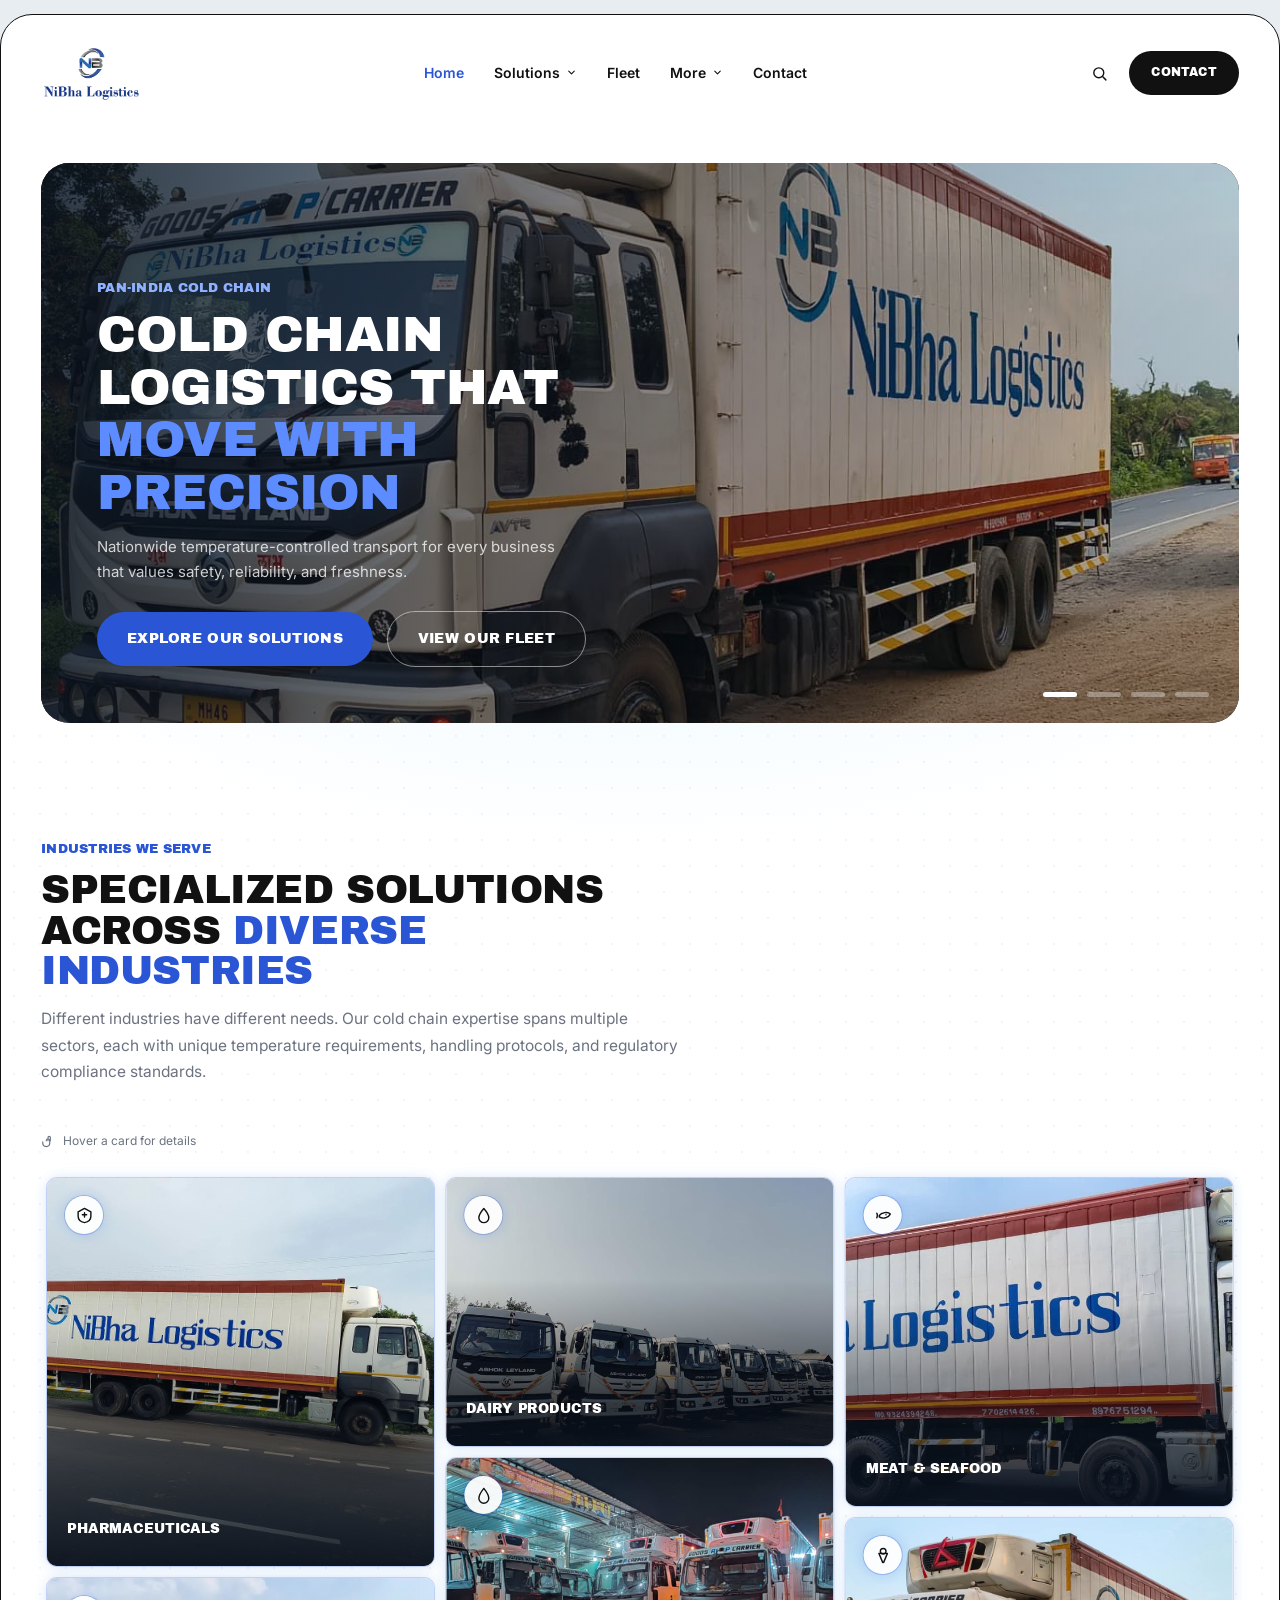
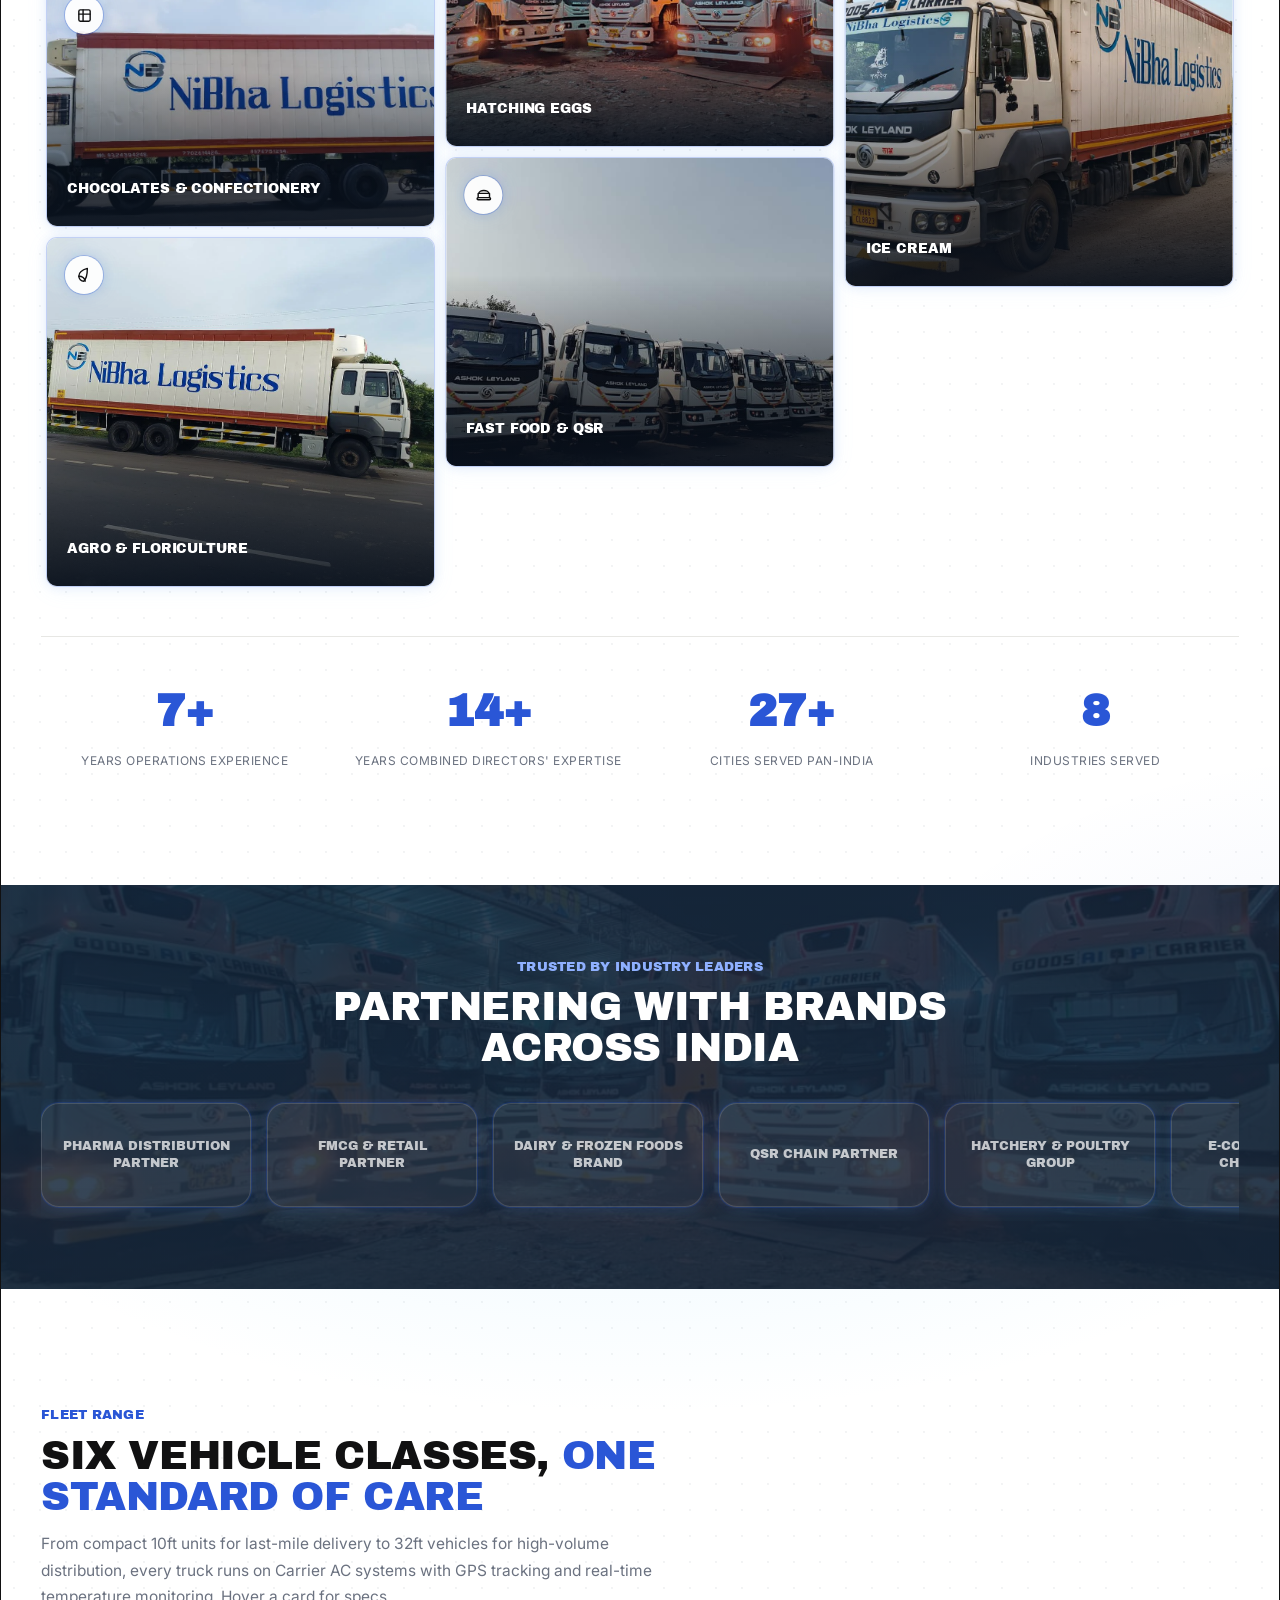
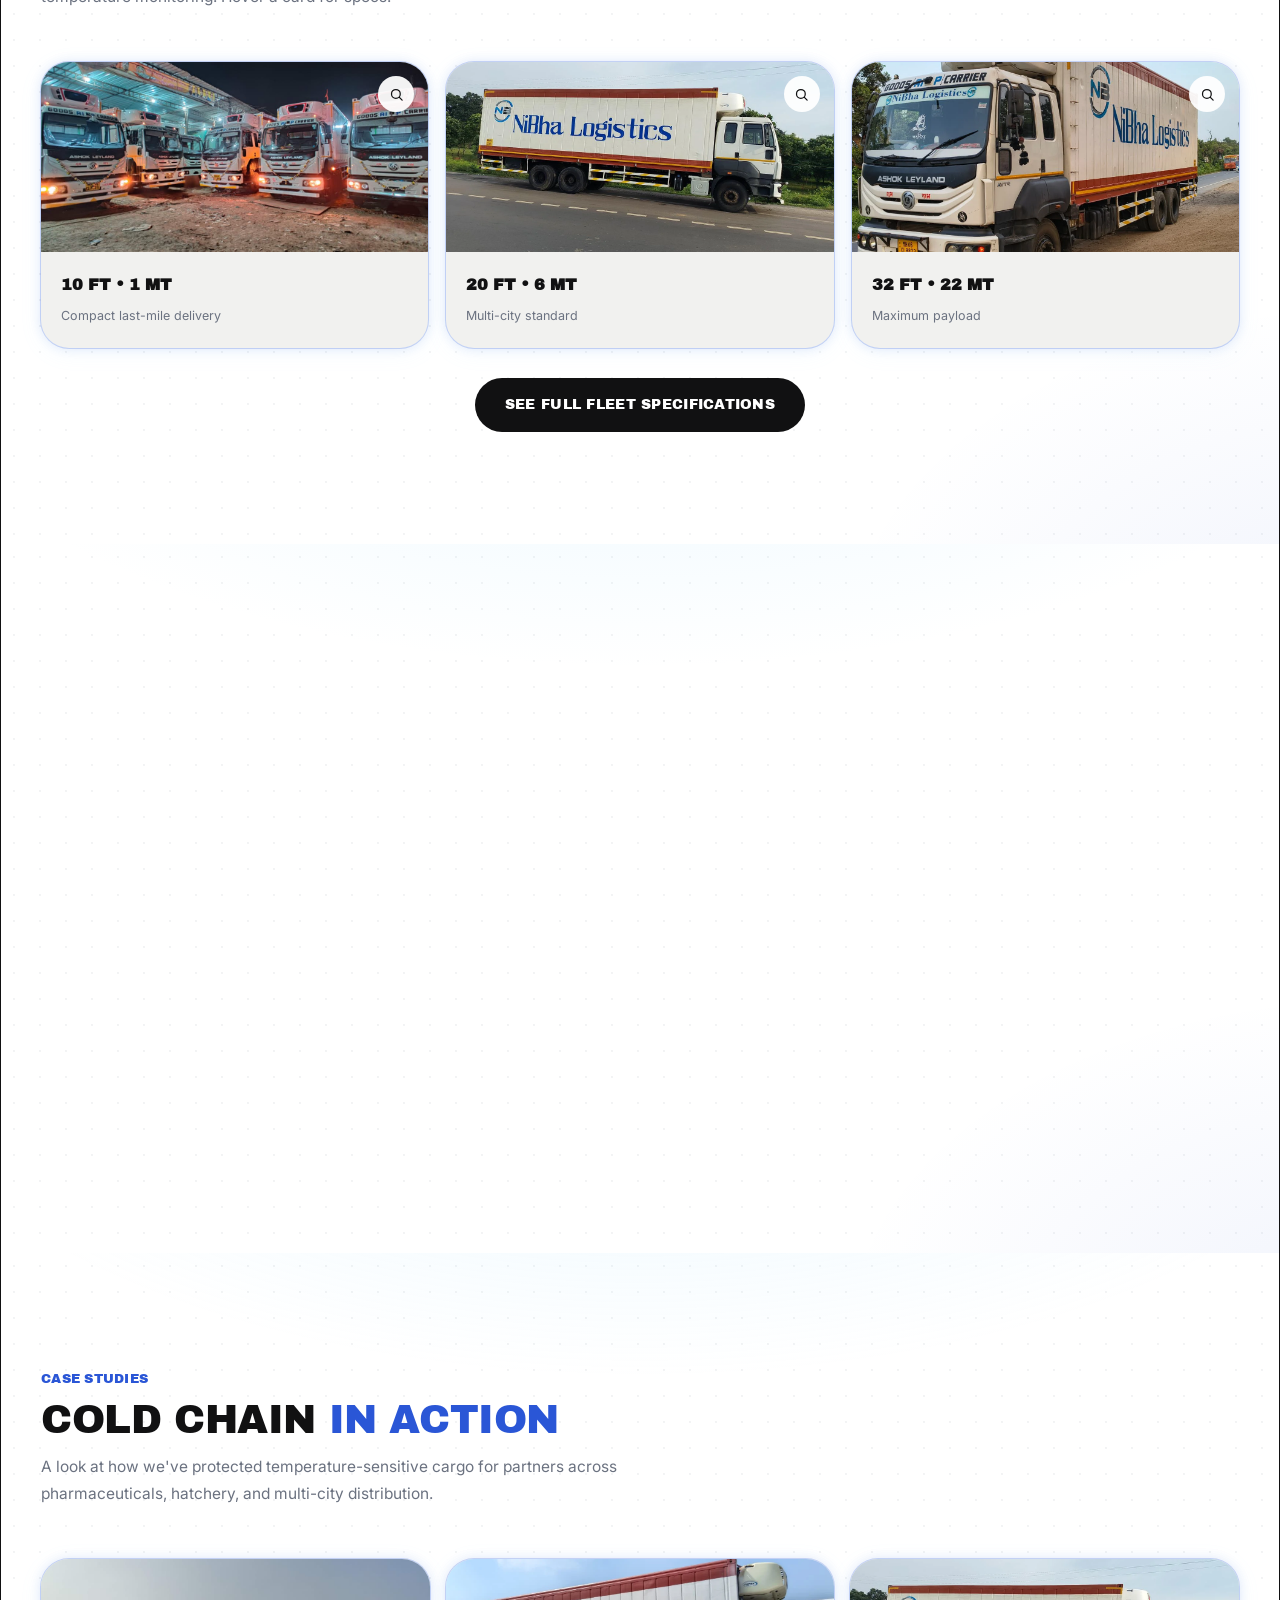
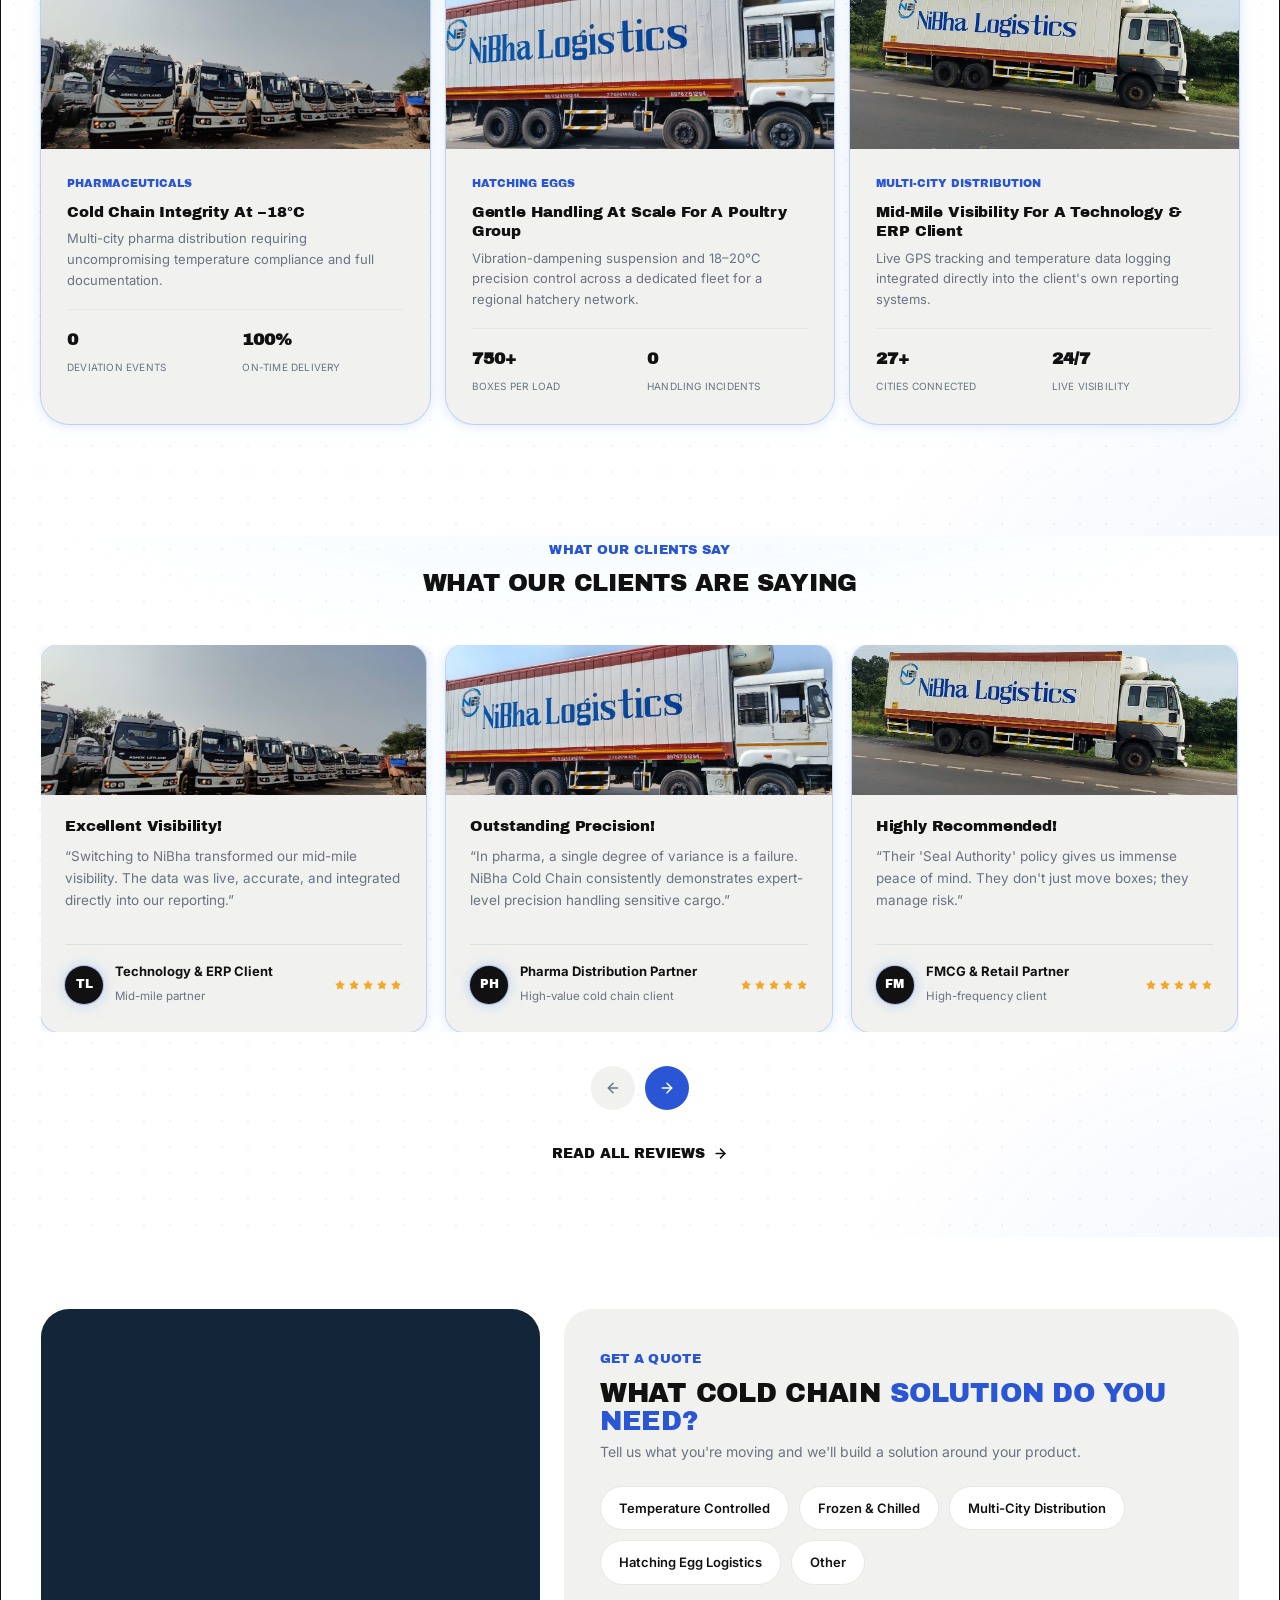
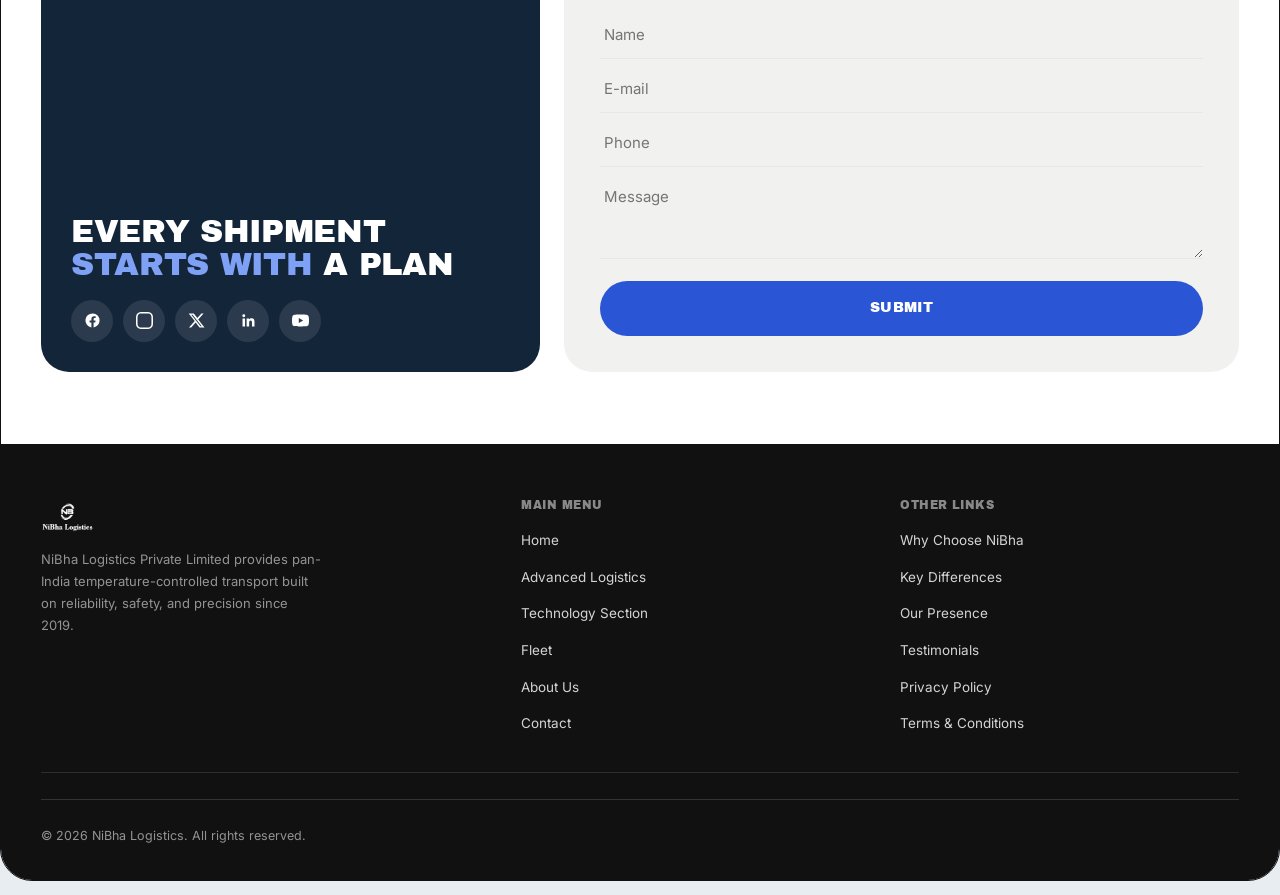
==== index.html @ c730e4f2 "Bigger nav logo, remove hero tag badge, show banner 2 uncropped Nav logo 42px -> 64px (48px mobile)." ====
<!doctype html>
<html lang="en-IN">
<head>
<meta charset="UTF-8">
<meta name="viewport" content="width=device-width, initial-scale=1">
<title>NiBha Logistics — Cold Chain Logistics That Move With Precision</title>
<meta name="description" content="Pan-India temperature-controlled transport for pharmaceuticals, dairy, meat &amp; seafood, hatching eggs, ice cream, confectionery, QSR and agro. 27+ cities, 14+ years combined expertise, real-time cold chain visibility.">
<link rel="icon" href="assets/img/logo.webp">
<link rel="preconnect" href="https://fonts.googleapis.com">
<link rel="preconnect" href="https://fonts.gstatic.com" crossorigin>
<link href="https://fonts.googleapis.com/css2?family=Archivo+Black&family=Inter:wght@400;500;600;700;800&display=swap" rel="stylesheet">
<link rel="stylesheet" href="assets/css/style.css">
</head>
<body>
<div class="page-frame">

<!-- ============================================================ NAV ============================================================ -->
<header class="site-nav">
  <div class="nav-inner">
    <a href="index.html" class="brand" aria-label="NiBha Logistics home">
      <img src="assets/img/logo.webp" alt="NiBha Logistics">
    </a>
    <nav class="primary" aria-label="Primary">
      <ul>
        <li><a href="index.html" class="nav-link active">Home</a></li>
        <li class="nav-dropdown">
          <button type="button" aria-haspopup="true" aria-expanded="false">Solutions<svg viewBox="0 0 24 24" fill="none" stroke="currentColor" stroke-width="2.4" stroke-linecap="round" stroke-linejoin="round"><polyline points="6 9 12 15 18 9"/></svg></button>
          <div class="nav-dropdown-panel">
            <a href="advanced-logistics.html">Advanced Logistics</a>
            <a href="technology-section.html">Technology Section</a>
          </div>
        </li>
        <li><a href="fleet.html" class="nav-link">Fleet</a></li>
        <li class="nav-dropdown">
          <button type="button" aria-haspopup="true" aria-expanded="false">More<svg viewBox="0 0 24 24" fill="none" stroke="currentColor" stroke-width="2.4" stroke-linecap="round" stroke-linejoin="round"><polyline points="6 9 12 15 18 9"/></svg></button>
          <div class="nav-dropdown-panel">
            <a href="about.html">About Us</a>
            <a href="why-choose-nibha.html">Why Choose NiBha?</a>
            <a href="key-differences.html">Key Differences</a>
            <a href="our-presence.html">Our Presence</a>
            <a href="testimonials.html">Client Testimonials</a>
          </div>
        </li>
        <li><a href="contact.html" class="nav-link">Contact</a></li>
      </ul>
    </nav>
    <div class="nav-right">
      <a href="contact.html" class="nav-icon-btn" aria-label="Track your shipment">
        <svg viewBox="0 0 24 24" fill="none" stroke="currentColor" stroke-width="2" stroke-linecap="round" stroke-linejoin="round"><circle cx="11" cy="11" r="7"/><line x1="21" y1="21" x2="16.65" y2="16.65"/></svg>
      </a>
      <a href="contact.html" class="btn btn-black">Contact</a>
      <button class="hamburger" id="hamburger" aria-label="Toggle menu" aria-expanded="false"><span></span></button>
    </div>
  </div>
  <div class="mobile-menu" id="mobileMenu">
    <ul>
      <li><a href="index.html">Home</a></li>
      <li><span class="more-label">Solutions</span></li>
      <li><a href="advanced-logistics.html">Advanced Logistics</a></li>
      <li><a href="technology-section.html">Technology Section</a></li>
      <li><a href="fleet.html">Fleet</a></li>
      <li><span class="more-label">More</span></li>
      <li><a href="about.html">About Us</a></li>
      <li><a href="why-choose-nibha.html">Why Choose NiBha?</a></li>
      <li><a href="key-differences.html">Key Differences</a></li>
      <li><a href="our-presence.html">Our Presence</a></li>
      <li><a href="testimonials.html">Client Testimonials</a></li>
      <li><a href="contact.html">Contact</a></li>
    </ul>
    <a href="contact.html" class="btn btn-black">Get In Touch</a>
  </div>
</header>

<!-- ============================================================ HERO SLIDER ============================================================ -->
<section class="hero">
  <div class="hero-slider" id="heroSlider">
    <!-- Slide 1: hero video -->
    <div class="hero-slide slide-video is-active">
      <video autoplay muted loop playsinline poster="assets/img/hero-4.webp">
        <source src="assets/video/hero-bridge-truck.mp4" type="video/mp4">
      </video>
      <div class="slide-scrim"></div>
      <div class="slide-content">
        <span class="eyebrow">Pan-India Cold Chain</span>
        <h2>Cold Chain Logistics That <span class="hl">Move With Precision</span></h2>
        <p>Nationwide temperature-controlled transport for every business that values safety, reliability, and freshness.</p>
        <div class="cta-pair">
          <a href="advanced-logistics.html" class="btn btn-accent">Explore Our Solutions</a>
          <a href="fleet.html" class="btn btn-ghost">View Our Fleet</a>
        </div>
      </div>
    </div>

    <!-- Slide 2: client banner artwork -->
    <div class="hero-slide slide-banner-full">
      <img class="slide-bg" src="assets/img/nibha-banner-1.png" alt="NiBha Logistics — Creating Sustainable Value Chains. End-to-end cold chain logistics solutions." loading="lazy">
    </div>

    <!-- Slide 3: client banner artwork (taller ratio — shown uncropped over a blurred fill) -->
    <div class="hero-slide slide-banner-full slide-contain">
      <img class="slide-bg-blur" src="assets/img/nibha-banner-2.png" alt="" aria-hidden="true" loading="lazy">
      <img class="slide-bg" src="assets/img/nibha-banner-2.png" alt="NiBha Logistics — Driven by Commitment, Defined by Reliability. Safe, reliable, sustainable, always." loading="lazy">
    </div>

    <!-- Slide 4: client banner artwork -->
    <div class="hero-slide slide-banner-full">
      <img class="slide-bg" src="assets/img/nibha-banner-3.png" alt="NiBha Logistics — Moving Today, Delivering Tomorrow. End-to-end cold chain logistics solutions." loading="lazy">
    </div>

    <div class="hero-slider-nav" role="tablist" aria-label="Hero slides">
      <button class="hero-dot is-active" aria-label="Slide 1"></button>
      <button class="hero-dot" aria-label="Slide 2"></button>
      <button class="hero-dot" aria-label="Slide 3"></button>
      <button class="hero-dot" aria-label="Slide 4"></button>
    </div>
  </div>
</section>

<!-- ============================================================ INDUSTRIES WE SERVE (masonry) ============================================================ -->
<section class="py section-glow" id="industries">
  <div class="section-head reveal">
    <span class="eyebrow">Industries We Serve</span>
    <h2>Specialized Solutions Across <span class="hl">Diverse Industries</span></h2>
    <p>Different industries have different needs. Our cold chain expertise spans multiple sectors, each with unique temperature requirements, handling protocols, and regulatory compliance standards.</p>
  </div>
  <div class="industries-scroll-hint reveal">
    <svg viewBox="0 0 24 24" fill="none" stroke="currentColor" stroke-width="2" stroke-linecap="round" stroke-linejoin="round"><path d="M9 11.5a3 3 0 1 1 6 0v4a6 6 0 1 1-12 0v-2"/><path d="M12 11.5V6a2 2 0 1 1 4 0v5.5"/></svg>
    Hover a card for details
  </div>
  <div class="industries-masonry" id="industriesMasonry">
    <div class="m-item" data-h="400">
      <div class="m-entrance">
        <div class="industry-tile">
          <img src="assets/img/hero-1.webp" alt="Pharmaceuticals cold chain transport" loading="lazy">
          <div class="tile-scrim"></div>
          <span class="tile-icon"><svg viewBox="0 0 24 24" fill="none" stroke="currentColor" stroke-width="2" stroke-linecap="round" stroke-linejoin="round"><path d="M12 2 3 7v6c0 5 4 8 9 9 5-1 9-4 9-9V7l-9-5Z"/><path d="M12 8v6M9 11h6"/></svg></span>
          <div class="tile-content">
            <h3>Pharmaceuticals</h3>
            <p>GDP-certified handling for medicines, vaccines, and healthcare products requiring strict temperature compliance.</p>
          </div>
        </div>
      </div>
    </div>
    <div class="m-item" data-h="280">
      <div class="m-entrance">
        <div class="industry-tile">
          <img src="assets/img/truck-2.jpeg" alt="Dairy products cold chain transport" loading="lazy">
          <div class="tile-scrim"></div>
          <span class="tile-icon"><svg viewBox="0 0 24 24" fill="none" stroke="currentColor" stroke-width="2" stroke-linecap="round" stroke-linejoin="round"><path d="M12 2s7 8 7 13a7 7 0 0 1-14 0c0-5 7-13 7-13Z"/></svg></span>
          <div class="tile-content">
            <h3>Dairy Products</h3>
            <p>Precise temperature maintenance for milk, cheese, yogurt, and butter that preserves freshness and shelf life.</p>
          </div>
        </div>
      </div>
    </div>
    <div class="m-item" data-h="340">
      <div class="m-entrance">
        <div class="industry-tile">
          <img src="assets/img/hero-3.webp" alt="Meat and seafood cold chain transport" loading="lazy">
          <div class="tile-scrim"></div>
          <span class="tile-icon"><svg viewBox="0 0 24 24" fill="none" stroke="currentColor" stroke-width="2" stroke-linecap="round" stroke-linejoin="round"><path d="M6.5 12c3-4 12-6 15.5-2-2 4-9 8-15.5 4Z"/><path d="M3 9c1 1 1 5 0 6"/><circle cx="16" cy="11" r="1" fill="currentColor" stroke="none"/></svg></span>
          <div class="tile-content">
            <h3>Meat &amp; Seafood</h3>
            <p>Hygiene-focused frozen and chilled logistics from processing facility to retail outlet.</p>
          </div>
        </div>
      </div>
    </div>
    <div class="m-item" data-h="300">
      <div class="m-entrance">
        <div class="industry-tile">
          <img src="assets/img/truck-1.jpeg" alt="Hatching eggs cold chain transport" loading="lazy">
          <div class="tile-scrim"></div>
          <span class="tile-icon"><svg viewBox="0 0 24 24" fill="none" stroke="currentColor" stroke-width="2" stroke-linecap="round" stroke-linejoin="round"><path d="M12 2C8 7 5 12 5 16a7 7 0 0 0 14 0c0-4-3-9-7-14Z"/></svg></span>
          <div class="tile-content">
            <h3>Hatching Eggs</h3>
            <p>Gentle, vibration-controlled handling with drivers trained in egg-specific protocols.</p>
          </div>
        </div>
      </div>
    </div>
    <div class="m-item" data-h="380">
      <div class="m-entrance">
        <div class="industry-tile">
          <img src="assets/img/hero-4.webp" alt="Ice cream cold chain transport" loading="lazy">
          <div class="tile-scrim"></div>
          <span class="tile-icon"><svg viewBox="0 0 24 24" fill="none" stroke="currentColor" stroke-width="2" stroke-linecap="round" stroke-linejoin="round"><path d="M6 9h12l-5 12a1 1 0 0 1-2 0Z"/><circle cx="12" cy="6" r="4"/></svg></span>
          <div class="tile-content">
            <h3>Ice Cream</h3>
            <p>Deep-frozen transport at ultra-low temperatures — up to 960 crates in our largest vehicles.</p>
          </div>
        </div>
      </div>
    </div>
    <div class="m-item" data-h="260">
      <div class="m-entrance">
        <div class="industry-tile">
          <img src="assets/img/hero-2.webp" alt="Chocolates and confectionery cold chain transport" loading="lazy">
          <div class="tile-scrim"></div>
          <span class="tile-icon"><svg viewBox="0 0 24 24" fill="none" stroke="currentColor" stroke-width="2" stroke-linecap="round" stroke-linejoin="round"><rect x="4" y="4" width="16" height="16" rx="2"/><path d="M4 10h16M10 4v16"/></svg></span>
          <div class="tile-content">
            <h3>Chocolates &amp; Confectionery</h3>
            <p>Precise temperature windows that prevent melting and bloom across chocolate types.</p>
          </div>
        </div>
      </div>
    </div>
    <div class="m-item" data-h="320">
      <div class="m-entrance">
        <div class="industry-tile">
          <img src="assets/img/truck-2.jpeg" alt="Fast food and QSR cold chain transport" loading="lazy">
          <div class="tile-scrim"></div>
          <span class="tile-icon"><svg viewBox="0 0 24 24" fill="none" stroke="currentColor" stroke-width="2" stroke-linecap="round" stroke-linejoin="round"><path d="M5 9a7 4 0 0 1 14 0"/><path d="M4 15a1 1 0 0 0 0 3h16a1 1 0 0 0 0-3"/><path d="M4 9h16v6H4z"/></svg></span>
          <div class="tile-content">
            <h3>Fast Food &amp; QSR</h3>
            <p>Consistent delivery schedules and temperature compliance that meet franchise standards.</p>
          </div>
        </div>
      </div>
    </div>
    <div class="m-item" data-h="360">
      <div class="m-entrance">
        <div class="industry-tile">
          <img src="assets/img/hero-1.webp" alt="Agro and floriculture cold chain transport" loading="lazy">
          <div class="tile-scrim"></div>
          <span class="tile-icon"><svg viewBox="0 0 24 24" fill="none" stroke="currentColor" stroke-width="2" stroke-linecap="round" stroke-linejoin="round"><path d="M11 20A7 7 0 0 1 4 13c0-5 5-9 12-11 0 8-2 15-5 18Z"/><path d="M4 13c4 0 8 2 9 7"/></svg></span>
          <div class="tile-content">
            <h3>Agro &amp; Floriculture</h3>
            <p>Farm-to-market freshness for fresh produce, flowers, and agricultural products.</p>
          </div>
        </div>
      </div>
    </div>
  </div>
  <div class="stats-strip reveal">
    <div class="stat"><strong>7+</strong><span>Years Operations Experience</span></div>
    <div class="stat"><strong>14+</strong><span>Years Combined Directors' Expertise</span></div>
    <div class="stat"><strong>27+</strong><span>Cities Served Pan-India</span></div>
    <div class="stat"><strong>8</strong><span>Industries Served</span></div>
  </div>
</section>

<!-- ============================================================ TRUSTED BY INDUSTRY LEADERS ============================================================ -->
<section class="trusted-band" style="background-image:linear-gradient(rgba(19,37,57,.87),rgba(19,37,57,.91)),url('assets/img/truck-1.jpeg');background-size:cover;background-position:center">
  <div class="section-head center reveal">
    <span class="eyebrow" style="justify-content:center">Trusted By Industry Leaders</span>
    <h2>Partnering With Brands Across India</h2>
  </div>
  <div class="partners-slider reveal">
    <div class="partner-tile"><span>Pharma Distribution Partner</span></div>
    <div class="partner-tile"><span>FMCG &amp; Retail Partner</span></div>
    <div class="partner-tile"><span>Dairy &amp; Frozen Foods Brand</span></div>
    <div class="partner-tile"><span>QSR Chain Partner</span></div>
    <div class="partner-tile"><span>Hatchery &amp; Poultry Group</span></div>
    <div class="partner-tile"><span>E-commerce Cold Chain Partner</span></div>
  </div>
</section>

<!-- ============================================================ FLEET RANGE (hover cards) ============================================================ -->
<section class="py section-glow" id="fleet-range">
  <div class="section-head reveal">
    <span class="eyebrow">Fleet Range</span>
    <h2>Six Vehicle Classes, <span class="hl">One Standard Of Care</span></h2>
    <p>From compact 10ft units for last-mile delivery to 32ft vehicles for high-volume distribution, every truck runs on Carrier AC systems with GPS tracking and real-time temperature monitoring. Hover a card for specs.</p>
  </div>
  <div class="fleet-cards-grid reveal">
    <a class="fleet-vcard" href="fleet.html">
      <div class="fv-media"><img src="assets/img/truck-1.jpeg" alt="10ft refrigerated truck" loading="lazy"></div>
      <span class="fv-view"><svg viewBox="0 0 24 24" fill="none" stroke="currentColor" stroke-width="2" stroke-linecap="round" stroke-linejoin="round"><circle cx="11" cy="11" r="7"/><line x1="21" y1="21" x2="16.65" y2="16.65"/></svg></span>
      <div class="fv-body"><strong>10 ft &bull; 1 MT</strong><span>Compact last-mile delivery</span></div>
      <div class="fv-hover">
        <h4>10 ft &bull; 1 MT</h4>
        <div class="fv-dim">Dimensions: 10 &times; 5.5 &times; 6 ft &bull; &minus;25&deg;C to +25&deg;C</div>
        <div class="fv-ideal-label">Ideal For</div>
        <ul><li>Pharmaceuticals</li><li>Dairy Products</li></ul>
      </div>
    </a>
    <a class="fleet-vcard" href="fleet.html">
      <div class="fv-media"><img src="assets/img/hero-1.webp" alt="20ft refrigerated truck" loading="lazy"></div>
      <span class="fv-view"><svg viewBox="0 0 24 24" fill="none" stroke="currentColor" stroke-width="2" stroke-linecap="round" stroke-linejoin="round"><circle cx="11" cy="11" r="7"/><line x1="21" y1="21" x2="16.65" y2="16.65"/></svg></span>
      <div class="fv-body"><strong>20 ft &bull; 6 MT</strong><span>Multi-city standard</span></div>
      <div class="fv-hover">
        <h4>20 ft &bull; 6 MT</h4>
        <div class="fv-dim">Dimensions: 20 &times; 7.5 &times; 7.5 ft &bull; &minus;25&deg;C to +25&deg;C</div>
        <div class="fv-ideal-label">Ideal For</div>
        <ul><li>Frozen Foods</li><li>Ice Cream</li><li>Meat &amp; Seafood</li></ul>
      </div>
    </a>
    <a class="fleet-vcard" href="fleet.html">
      <div class="fv-media"><img src="assets/img/hero-4.webp" alt="32ft refrigerated truck" loading="lazy"></div>
      <span class="fv-view"><svg viewBox="0 0 24 24" fill="none" stroke="currentColor" stroke-width="2" stroke-linecap="round" stroke-linejoin="round"><circle cx="11" cy="11" r="7"/><line x1="21" y1="21" x2="16.65" y2="16.65"/></svg></span>
      <div class="fv-body"><strong>32 ft &bull; 22 MT</strong><span>Maximum payload</span></div>
      <div class="fv-hover">
        <h4>32 ft &bull; 22 MT</h4>
        <div class="fv-dim">Dimensions: 32 &times; 8 &times; 8 ft &bull; &minus;25&deg;C to +25&deg;C</div>
        <div class="fv-ideal-label">Ideal For</div>
        <ul><li>Bulk Ice Cream</li><li>Hatching Eggs</li><li>Multi-City</li></ul>
      </div>
    </a>
  </div>
  <div style="margin-top:30px;text-align:center">
    <a href="fleet.html" class="btn btn-black">See Full Fleet Specifications</a>
  </div>
</section>

<!-- ============================================================ OUR PRESENCE (interactive, condensed) ============================================================ -->
<section class="py-sm section-glow" id="presence" style="padding-top:0">
  <div class="section-head reveal">
    <span class="eyebrow">Pan-India Coverage</span>
    <h2>Our <span class="hl">Presence</span></h2>
    <p>27+ cities served pan-India. Select a region to see where we operate.</p>
  </div>
  <div class="presence-tabs reveal">
    <button class="presence-tab is-active" data-region="all">All Regions</button>
    <button class="presence-tab" data-region="North">North</button>
    <button class="presence-tab" data-region="West">West</button>
    <button class="presence-tab" data-region="South">South</button>
    <button class="presence-tab" data-region="East">East</button>
    <button class="presence-tab" data-region="Special">Special</button>
  </div>
  <div class="network-grid reveal">
    <div>
      <div class="earth-wrap">
        <canvas id="earthCanvas" aria-label="Rotating globe highlighting NiBha Logistics service cities across India"></canvas>
        <div class="earth-hint">Drag to rotate &bull; Scroll to zoom</div>
      </div>
    </div>
    <div>
      <h3 style="font-family:'Archivo Black',sans-serif;font-size:16px;text-transform:uppercase;margin-bottom:14px">Cities In View</h3>
      <div class="presence-city-list" id="presenceCityList"></div>
      <div style="margin-top:28px">
        <a href="our-presence.html" class="text-link">View Full Network Map<svg viewBox="0 0 24 24" fill="none" stroke="currentColor" stroke-width="2.4" stroke-linecap="round" stroke-linejoin="round"><line x1="5" y1="12" x2="19" y2="12"/><polyline points="12 5 19 12 12 19"/></svg></a>
      </div>
    </div>
  </div>
</section>

<!-- ============================================================ CASE STUDIES ============================================================ -->
<section class="py section-glow" id="case-studies">
  <div class="section-head reveal">
    <span class="eyebrow">Case Studies</span>
    <h2>Cold Chain <span class="hl">In Action</span></h2>
    <p>A look at how we've protected temperature-sensitive cargo for partners across pharmaceuticals, hatchery, and multi-city distribution.</p>
  </div>
  <div class="case-studies-grid reveal">
    <div class="case-study-card">
      <div class="case-study-media"><img src="assets/img/truck-2.jpeg" alt="Pharma cold chain case study" loading="lazy"></div>
      <div class="case-study-body">
        <span class="cs-tag">Pharmaceuticals</span>
        <h3>Cold Chain Integrity At &minus;18&deg;C</h3>
        <p>Multi-city pharma distribution requiring uncompromising temperature compliance and full documentation.</p>
        <div class="case-study-stats">
          <div><strong>0</strong><span>Deviation Events</span></div>
          <div><strong>100%</strong><span>On-Time Delivery</span></div>
        </div>
      </div>
    </div>
    <div class="case-study-card">
      <div class="case-study-media"><img src="assets/img/hero-3.webp" alt="Hatching egg logistics case study" loading="lazy"></div>
      <div class="case-study-body">
        <span class="cs-tag">Hatching Eggs</span>
        <h3>Gentle Handling At Scale For A Poultry Group</h3>
        <p>Vibration-dampening suspension and 18&ndash;20&deg;C precision control across a dedicated fleet for a regional hatchery network.</p>
        <div class="case-study-stats">
          <div><strong>750+</strong><span>Boxes Per Load</span></div>
          <div><strong>0</strong><span>Handling Incidents</span></div>
        </div>
      </div>
    </div>
    <div class="case-study-card">
      <div class="case-study-media"><img src="assets/img/hero-1.webp" alt="Multi-city distribution case study" loading="lazy"></div>
      <div class="case-study-body">
        <span class="cs-tag">Multi-City Distribution</span>
        <h3>Mid-Mile Visibility For A Technology &amp; ERP Client</h3>
        <p>Live GPS tracking and temperature data logging integrated directly into the client's own reporting systems.</p>
        <div class="case-study-stats">
          <div><strong>27+</strong><span>Cities Connected</span></div>
          <div><strong>24/7</strong><span>Live Visibility</span></div>
        </div>
      </div>
    </div>
  </div>
</section>

<!-- ============================================================ TESTIMONIALS ============================================================ -->
<section class="py-sm section-glow" id="testimonials" style="padding-top:0">
  <div class="testi-head reveal">
    <span class="eyebrow" style="justify-content:center">What Our Clients Say</span>
    <h2>What Our <span class="hl">Clients</span> Are Saying</h2>
  </div>
  <div class="testi-track-wrap reveal">
    <div class="testi-track" id="testiTrack">
      <div class="testi-card">
        <div class="testi-media"><img src="assets/img/truck-2.jpeg" alt="" loading="lazy"></div>
        <div class="testi-body">
          <h4>Excellent Visibility!</h4>
          <p class="q">&ldquo;Switching to NiBha transformed our mid-mile visibility. The data was live, accurate, and integrated directly into our reporting.&rdquo;</p>
          <div class="testi-foot">
            <span class="testi-avatar">TL</span>
            <div class="testi-foot-name"><strong>Technology &amp; ERP Client</strong><span>Mid-mile partner</span></div>
            <span class="testi-stars" aria-hidden="true">
              <svg viewBox="0 0 24 24" fill="currentColor"><path d="M12 2l3.09 6.26L22 9.27l-5 4.87 1.18 6.88L12 17.77l-6.18 3.25L7 14.14 2 9.27l6.91-1.01z"/></svg>
              <svg viewBox="0 0 24 24" fill="currentColor"><path d="M12 2l3.09 6.26L22 9.27l-5 4.87 1.18 6.88L12 17.77l-6.18 3.25L7 14.14 2 9.27l6.91-1.01z"/></svg>
              <svg viewBox="0 0 24 24" fill="currentColor"><path d="M12 2l3.09 6.26L22 9.27l-5 4.87 1.18 6.88L12 17.77l-6.18 3.25L7 14.14 2 9.27l6.91-1.01z"/></svg>
              <svg viewBox="0 0 24 24" fill="currentColor"><path d="M12 2l3.09 6.26L22 9.27l-5 4.87 1.18 6.88L12 17.77l-6.18 3.25L7 14.14 2 9.27l6.91-1.01z"/></svg>
              <svg viewBox="0 0 24 24" fill="currentColor"><path d="M12 2l3.09 6.26L22 9.27l-5 4.87 1.18 6.88L12 17.77l-6.18 3.25L7 14.14 2 9.27l6.91-1.01z"/></svg>
            </span>
          </div>
        </div>
      </div>

      <div class="testi-card">
        <div class="testi-media"><img src="assets/img/hero-3.webp" alt="" loading="lazy"></div>
        <div class="testi-body">
          <h4>Outstanding Precision!</h4>
          <p class="q">&ldquo;In pharma, a single degree of variance is a failure. NiBha Cold Chain consistently demonstrates expert-level precision handling sensitive cargo.&rdquo;</p>
          <div class="testi-foot">
            <span class="testi-avatar">PH</span>
            <div class="testi-foot-name"><strong>Pharma Distribution Partner</strong><span>High-value cold chain client</span></div>
            <span class="testi-stars" aria-hidden="true">
              <svg viewBox="0 0 24 24" fill="currentColor"><path d="M12 2l3.09 6.26L22 9.27l-5 4.87 1.18 6.88L12 17.77l-6.18 3.25L7 14.14 2 9.27l6.91-1.01z"/></svg>
              <svg viewBox="0 0 24 24" fill="currentColor"><path d="M12 2l3.09 6.26L22 9.27l-5 4.87 1.18 6.88L12 17.77l-6.18 3.25L7 14.14 2 9.27l6.91-1.01z"/></svg>
              <svg viewBox="0 0 24 24" fill="currentColor"><path d="M12 2l3.09 6.26L22 9.27l-5 4.87 1.18 6.88L12 17.77l-6.18 3.25L7 14.14 2 9.27l6.91-1.01z"/></svg>
              <svg viewBox="0 0 24 24" fill="currentColor"><path d="M12 2l3.09 6.26L22 9.27l-5 4.87 1.18 6.88L12 17.77l-6.18 3.25L7 14.14 2 9.27l6.91-1.01z"/></svg>
              <svg viewBox="0 0 24 24" fill="currentColor"><path d="M12 2l3.09 6.26L22 9.27l-5 4.87 1.18 6.88L12 17.77l-6.18 3.25L7 14.14 2 9.27l6.91-1.01z"/></svg>
            </span>
          </div>
        </div>
      </div>

      <div class="testi-card">
        <div class="testi-media"><img src="assets/img/hero-1.webp" alt="" loading="lazy"></div>
        <div class="testi-body">
          <h4>Highly Recommended!</h4>
          <p class="q">&ldquo;Their 'Seal Authority' policy gives us immense peace of mind. They don't just move boxes; they manage risk.&rdquo;</p>
          <div class="testi-foot">
            <span class="testi-avatar">FM</span>
            <div class="testi-foot-name"><strong>FMCG &amp; Retail Partner</strong><span>High-frequency client</span></div>
            <span class="testi-stars" aria-hidden="true">
              <svg viewBox="0 0 24 24" fill="currentColor"><path d="M12 2l3.09 6.26L22 9.27l-5 4.87 1.18 6.88L12 17.77l-6.18 3.25L7 14.14 2 9.27l6.91-1.01z"/></svg>
              <svg viewBox="0 0 24 24" fill="currentColor"><path d="M12 2l3.09 6.26L22 9.27l-5 4.87 1.18 6.88L12 17.77l-6.18 3.25L7 14.14 2 9.27l6.91-1.01z"/></svg>
              <svg viewBox="0 0 24 24" fill="currentColor"><path d="M12 2l3.09 6.26L22 9.27l-5 4.87 1.18 6.88L12 17.77l-6.18 3.25L7 14.14 2 9.27l6.91-1.01z"/></svg>
              <svg viewBox="0 0 24 24" fill="currentColor"><path d="M12 2l3.09 6.26L22 9.27l-5 4.87 1.18 6.88L12 17.77l-6.18 3.25L7 14.14 2 9.27l6.91-1.01z"/></svg>
              <svg viewBox="0 0 24 24" fill="currentColor"><path d="M12 2l3.09 6.26L22 9.27l-5 4.87 1.18 6.88L12 17.77l-6.18 3.25L7 14.14 2 9.27l6.91-1.01z"/></svg>
            </span>
          </div>
        </div>
      </div>

      <div class="testi-card">
        <div class="testi-media"><img src="assets/img/hero-4.webp" alt="" loading="lazy"></div>
        <div class="testi-body">
          <h4>Trusted Partnership!</h4>
          <p class="q">&ldquo;Working with NiBha feels less like hiring a vendor and more like gaining a strategic partner across the Maharashtra corridor.&rdquo;</p>
          <div class="testi-foot">
            <span class="testi-avatar">MH</span>
            <div class="testi-foot-name"><strong>Maharashtra Corridor Partner</strong><span>Long-term strategic account</span></div>
            <span class="testi-stars" aria-hidden="true">
              <svg viewBox="0 0 24 24" fill="currentColor"><path d="M12 2l3.09 6.26L22 9.27l-5 4.87 1.18 6.88L12 17.77l-6.18 3.25L7 14.14 2 9.27l6.91-1.01z"/></svg>
              <svg viewBox="0 0 24 24" fill="currentColor"><path d="M12 2l3.09 6.26L22 9.27l-5 4.87 1.18 6.88L12 17.77l-6.18 3.25L7 14.14 2 9.27l6.91-1.01z"/></svg>
              <svg viewBox="0 0 24 24" fill="currentColor"><path d="M12 2l3.09 6.26L22 9.27l-5 4.87 1.18 6.88L12 17.77l-6.18 3.25L7 14.14 2 9.27l6.91-1.01z"/></svg>
              <svg viewBox="0 0 24 24" fill="currentColor"><path d="M12 2l3.09 6.26L22 9.27l-5 4.87 1.18 6.88L12 17.77l-6.18 3.25L7 14.14 2 9.27l6.91-1.01z"/></svg>
              <svg viewBox="0 0 24 24" fill="currentColor"><path d="M12 2l3.09 6.26L22 9.27l-5 4.87 1.18 6.88L12 17.77l-6.18 3.25L7 14.14 2 9.27l6.91-1.01z"/></svg>
            </span>
          </div>
        </div>
      </div>
    </div>
  </div>
  <div class="testi-nav">
    <button id="testiPrev" class="prev" aria-label="Previous testimonials"><svg viewBox="0 0 24 24" fill="none" stroke="currentColor" stroke-width="2.2" stroke-linecap="round" stroke-linejoin="round"><line x1="19" y1="12" x2="5" y2="12"/><polyline points="12 19 5 12 12 5"/></svg></button>
    <button id="testiNext" class="next" aria-label="Next testimonials"><svg viewBox="0 0 24 24" fill="none" stroke="currentColor" stroke-width="2.2" stroke-linecap="round" stroke-linejoin="round"><line x1="5" y1="12" x2="19" y2="12"/><polyline points="12 5 19 12 12 19"/></svg></button>
  </div>
  <div style="text-align:center;margin-top:30px">
    <a href="testimonials.html" class="text-link">Read All Reviews<svg viewBox="0 0 24 24" fill="none" stroke="currentColor" stroke-width="2.4" stroke-linecap="round" stroke-linejoin="round"><line x1="5" y1="12" x2="19" y2="12"/><polyline points="12 5 19 12 12 19"/></svg></a>
  </div>
</section>

<!-- ============================================================ CONTACT ============================================================ -->
<section class="py-sm" id="contact">
  <div class="contact-grid">
    <div class="contact-left reveal">
      <canvas class="quote-map" aria-hidden="true"></canvas>
      <h2>Every Shipment <span class="hl">Starts With</span> A Plan</h2>
      <div class="contact-social">
        <a href="#" aria-label="Facebook"><svg viewBox="0 0 24 24" fill="currentColor"><path d="M22 12a10 10 0 1 0-11.56 9.88v-6.99H7.9V12h2.54V9.8c0-2.5 1.49-3.89 3.78-3.89 1.1 0 2.24.2 2.24.2v2.46h-1.26c-1.24 0-1.63.77-1.63 1.56V12h2.78l-.44 2.89h-2.34v6.99A10 10 0 0 0 22 12z"/></svg></a>
        <a href="#" aria-label="Instagram"><svg viewBox="0 0 24 24" fill="currentColor"><path d="M12 2.16c3.2 0 3.58.01 4.85.07 1.17.05 1.8.25 2.23.41.56.22.96.48 1.38.9.42.42.68.82.9 1.38.16.42.36 1.06.41 2.23.06 1.27.07 1.65.07 4.85s-.01 3.58-.07 4.85c-.05 1.17-.25 1.8-.41 2.23a3.72 3.72 0 0 1-.9 1.38 3.72 3.72 0 0 1-1.38.9c-.42.16-1.06.36-2.23.41-1.27.06-1.65.07-4.85.07s-3.58-.01-4.85-.07c-1.17-.05-1.8-.25-2.23-.41a3.72 3.72 0 0 1-1.38-.9 3.72 3.72 0 0 1-.9-1.38c-.16-.42-.36-1.06-.41-2.23-.06-1.27-.07-1.65-.07-4.85s.01-3.58.07-4.85c.05-1.17.25-1.8.41-2.23.22-.56.48-.96.9-1.38.42-.42.82-.68 1.38-.9.42-.16 1.06-.36 2.23-.41 1.27-.06 1.65-.07 4.85-.07M12 0C8.74 0 8.33.01 7.05.07c-1.28.06-2.15.26-2.91.56a5.87 5.87 0 0 0-2.13 1.38A5.87 5.87 0 0 0 .63 4.14c-.3.76-.5 1.63-.56 2.91C.01 8.33 0 8.74 0 12s.01 3.67.07 4.95c.06 1.28.26 2.15.56 2.91.3.79.71 1.46 1.38 2.13.67.67 1.34 1.08 2.13 1.38.76.3 1.63.5 2.91.56C8.33 23.99 8.74 24 12 24s3.67-.01 4.95-.07c1.28-.06 2.15-.26 2.91-.56a5.87 5.87 0 0 0 2.13-1.38 5.87 5.87 0 0 0 1.38-2.13c.3-.76.5-1.63.56-2.91.06-1.28.07-1.69.07-4.95s-.01-3.67-.07-4.95c-.06-1.28-.26-2.15-.56-2.91a5.87 5.87 0 0 0-1.38-2.13A5.87 5.87 0 0 0 19.86.63c-.76-.3-1.63-.5-2.91-.56C15.67.01 15.26 0 12 0z"/></svg></a>
        <a href="#" aria-label="Twitter"><svg viewBox="0 0 24 24" fill="currentColor"><path d="M18.9 2H22l-7.6 8.7L23.3 22h-7l-5.5-7.2L4.5 22H1.4l8.1-9.3L1 2h7.2l5 6.6zm-1.2 18h1.7L6.4 4H4.6z"/></svg></a>
        <a href="#" aria-label="LinkedIn"><svg viewBox="0 0 24 24" fill="currentColor"><path d="M20.45 20.45h-3.55v-5.57c0-1.33-.02-3.04-1.85-3.04-1.86 0-2.14 1.45-2.14 2.94v5.67H9.36V9h3.41v1.56h.05c.48-.9 1.64-1.85 3.38-1.85 3.6 0 4.27 2.37 4.27 5.46v6.28zM5.34 7.43a2.06 2.06 0 1 1 0-4.12 2.06 2.06 0 0 1 0 4.12zM7.12 20.45H3.56V9h3.56v11.45z"/></svg></a>
        <a href="#" aria-label="YouTube"><svg viewBox="0 0 24 24" fill="currentColor"><path d="M23.5 6.2a3 3 0 0 0-2.1-2.1C19.5 3.5 12 3.5 12 3.5s-7.5 0-9.4.6A3 3 0 0 0 .5 6.2 31 31 0 0 0 0 12a31 31 0 0 0 .5 5.8 3 3 0 0 0 2.1 2.1c1.9.6 9.4.6 9.4.6s7.5 0 9.4-.6a3 3 0 0 0 2.1-2.1A31 31 0 0 0 24 12a31 31 0 0 0-.5-5.8ZM9.6 15.5V8.5L15.8 12Z"/></svg></a>
      </div>
    </div>
    <div class="contact-right reveal">
      <span class="eyebrow">Get A Quote</span>
      <h3>What Cold Chain <span class="hl">Solution Do You Need?</span></h3>
      <p>Tell us what you're moving and we'll build a solution around your product.</p>
      <div class="pill-choices" role="group" aria-label="Solution interest">
        <label class="pill-choice"><input type="checkbox" name="need" value="Temperature Controlled Transport">Temperature Controlled</label>
        <label class="pill-choice"><input type="checkbox" name="need" value="Frozen & Chilled Handling">Frozen &amp; Chilled</label>
        <label class="pill-choice"><input type="checkbox" name="need" value="Multi-City Distribution">Multi-City Distribution</label>
        <label class="pill-choice"><input type="checkbox" name="need" value="Hatching Egg Logistics">Hatching Egg Logistics</label>
        <label class="pill-choice"><input type="checkbox" name="need" value="Other">Other</label>
      </div>
      <form class="contact-form" action="https://formsubmit.co/ajax/operations@nibhalogistics.in" method="POST">
        <input type="hidden" name="_subject" value="New enquiry from NiBha website">
        <input type="hidden" name="_template" value="table">
        <input class="form-field" type="text" name="Name" placeholder="Name" required>
        <input class="form-field" type="email" name="Email" placeholder="E-mail" required>
        <input class="form-field" type="tel" name="Phone" placeholder="Phone">
        <textarea class="form-field" name="Message" rows="3" placeholder="Message"></textarea>
        <button type="submit" class="btn btn-accent">Submit</button>
      </form>
    </div>
  </div>
</section>

<!-- ============================================================ FOOTER ============================================================ -->
<footer class="site-footer">
  <div class="footer-3col">
    <div>
      <div class="f-brand">
        <img src="assets/img/logo.webp" alt="NiBha Logistics">
      </div>
      <p class="f-blurb">NiBha Logistics Private Limited provides pan-India temperature-controlled transport built on reliability, safety, and precision since 2019.</p>
    </div>
    <div>
      <h4>Main Menu</h4>
      <ul>
        <li><a href="index.html">Home</a></li>
        <li><a href="advanced-logistics.html">Advanced Logistics</a></li>
        <li><a href="technology-section.html">Technology Section</a></li>
        <li><a href="fleet.html">Fleet</a></li>
        <li><a href="about.html">About Us</a></li>
        <li><a href="contact.html">Contact</a></li>
      </ul>
    </div>
    <div>
      <h4>Other Links</h4>
      <ul>
        <li><a href="why-choose-nibha.html">Why Choose NiBha</a></li>
        <li><a href="key-differences.html">Key Differences</a></li>
        <li><a href="our-presence.html">Our Presence</a></li>
        <li><a href="testimonials.html">Testimonials</a></li>
        <li><a href="#">Privacy Policy</a></li>
        <li><a href="#">Terms &amp; Conditions</a></li>
      </ul>
    </div>
  </div>
  <div class="footer-bottom">
    <span>&copy; 2026 NiBha Logistics. All rights reserved.</span>
  </div>
</footer>

</div><!-- /page-frame -->

<script src="assets/js/main.js"></script>
</body>
</html>
---- assets/css/style.css ----
:root{
  --ink:#111112;
  --paper:#FFFFFF;
  --panel-light:#F1F1EF;
  --panel-dark:#132539;
  --accent:#2A56D6;
  --accent-dark:#1B3FA8;
  --accent-tint:#EAF0FE;
  --frost:#8FD8FF;
  --muted:#6B7280;
  --line:#E7E7E4;
  --radius-lg:28px;
  --radius-md:18px;
}
*,*::before,*::after{box-sizing:border-box;margin:0;padding:0}
html{-webkit-text-size-adjust:100%;scroll-behavior:smooth}
body{
  font-family:'Inter',sans-serif;color:var(--ink);background:#E8EDF2;
  line-height:1.6;font-size:16px;
}
img{max-width:100%;display:block}
a{color:inherit;text-decoration:none}
ul{list-style:none}
button{font:inherit;cursor:pointer;background:none;border:none;color:inherit}
h1,h2,h3,h4{font-family:'Archivo Black',sans-serif;font-weight:400;line-height:1.02;letter-spacing:-0.01em;text-transform:uppercase}
@media (prefers-reduced-motion: reduce){
  html{scroll-behavior:auto}
  *,*::before,*::as{animation-duration:.001ms!important;animation-iteration-count:1!important;transition-duration:.001ms!important}
}
:focus-visible{outline:2px solid var(--accent);outline-offset:3px}

.page-frame{max-width:1440px;margin:14px auto;background:var(--paper);border:1.5px solid var(--ink);border-radius:32px;overflow:hidden}

.eyebrow{
  display:inline-flex;align-items:center;gap:8px;font-family:'Archivo Black',sans-serif;
  font-size:13px;text-transform:uppercase;letter-spacing:.02em;color:var(--accent);margin-bottom:10px;
}
.eyebrow svg{width:15px;height:15px}

.btn{
  display:inline-flex;align-items:center;justify-content:center;gap:10px;
  padding:16px 30px;border-radius:9999px;font-family:'Archivo Black',sans-serif;
  font-size:14px;text-transform:uppercase;letter-spacing:.02em;white-space:nowrap;cursor:pointer;
  transition:transform .2s ease, background-color .2s ease, color .2s ease, box-shadow .2s ease;
  min-height:44px;
}
.btn-black{background:var(--ink);color:#fff}
.btn-black:hover{background:#000;transform:translateY(-2px)}
.btn-accent{background:var(--accent);color:#fff}
.btn-accent:hover{background:var(--accent-dark);transform:translateY(-2px)}
.btn-ghost{background:transparent;color:#fff;border:1.5px solid rgba(255,255,255,.5)}
.btn-ghost:hover{background:rgba(255,255,255,.12);transform:translateY(-2px)}
.text-link{display:inline-flex;align-items:center;gap:8px;font-family:'Archivo Black',sans-serif;font-size:14px;text-transform:uppercase}
.text-link svg{width:15px;height:15px;transition:transform .2s ease}
.text-link:hover svg{transform:translateX(3px)}
.icon-round{
  width:52px;height:52px;border-radius:50%;display:inline-flex;align-items:center;justify-content:center;
  background:var(--ink);color:#fff;flex-shrink:0;transition:transform .2s ease,background-color .2s ease;
}
.icon-round:hover{background:var(--accent);transform:rotate(45deg)}
.icon-round svg{width:20px;height:20px}
.cta-pair{display:flex;align-items:center;gap:14px}

/* ================= NAV (flat, no pill border) ================= */
header.site-nav{padding:26px 40px 0}
.nav-inner{display:flex;align-items:center;justify-content:space-between;gap:20px}
.brand{display:flex;align-items:center;gap:8px}
.brand img{height:64px;width:auto}
@media (max-width:760px){.brand img{height:48px}}
.brand span{font-family:'Archivo Black',sans-serif;font-size:14px;text-transform:uppercase;letter-spacing:.02em}
nav.primary ul{display:flex;align-items:center;gap:30px}
.nav-link{font-size:14px;font-weight:600;color:var(--ink)}
.nav-link:hover,.nav-link.active{color:var(--accent)}
.nav-right{display:flex;align-items:center;gap:20px}
.nav-icon-btn{width:20px;height:20px;display:flex;align-items:center;justify-content:center}
.nav-icon-btn svg{width:17px;height:17px}
.nav-right .btn{padding:12px 22px;font-size:12px}
.hamburger{display:none;width:38px;height:38px;border-radius:50%;align-items:center;justify-content:center;flex-shrink:0}
.hamburger:hover{background:var(--panel-light)}
.hamburger span{display:block;width:18px;height:2px;background:var(--ink);position:relative;border-radius:2px}
.hamburger span::before,.hamburger span::after{content:'';position:absolute;left:0;width:18px;height:2px;background:var(--ink);border-radius:2px;transition:transform .25s ease}
.hamburger span::before{top:-6px}
.hamburger span::after{top:6px}
.hamburger.active span{background:transparent}
.hamburger.active span::before{transform:translateY(6px) rotate(45deg)}
.hamburger.active span::after{transform:translateY(-6px) rotate(-45deg)}
@media (max-width:900px){
  nav.primary,.nav-right .nav-icon-btn,.nav-right .btn-black{display:none}
  .hamburger{display:flex}
  header.site-nav{padding:18px 20px 0}
}
.mobile-menu{max-height:0;overflow:hidden;transition:max-height .35s ease;padding:0 4px}
.mobile-menu.open{max-height:480px;padding:16px 4px 6px}
.mobile-menu ul{display:flex;flex-direction:column;gap:4px}
.mobile-menu a{display:block;padding:14px 12px;border-radius:14px;font-weight:600;font-size:15px}
.mobile-menu a:hover{background:var(--panel-light)}
.mobile-menu .btn{width:100%;margin-top:10px}

/* ================= HERO ================= */
.hero{padding:36px 40px 0}
.hero-head-row{display:flex;align-items:flex-end;justify-content:space-between;gap:20px;margin-bottom:8px}
.hero-head-row h1{font-size:clamp(30px,4.4vw,54px);max-width:820px}
.avatar-stack{display:flex;align-items:center;flex-shrink:0;margin-bottom:10px}
.avatar-stack .av{width:40px;height:40px;border-radius:50%;border:2.5px solid #fff;margin-left:-12px;background:var(--panel-dark);display:flex;align-items:center;justify-content:center;color:#fff;font-size:11px;font-weight:700;box-shadow:0 2px 6px rgba(0,0,0,.15)}
.avatar-stack .av:first-child{margin-left:0}
.avatar-stack .arrow-circ{margin-left:6px}

.hero-grid{display:grid;grid-template-columns:1.35fr 1fr;gap:24px;align-items:stretch;margin-top:22px}
.hero-left{display:flex;flex-direction:column}
.hero-media{position:relative;border-radius:var(--radius-lg);overflow:hidden;min-height:220px;background:#0c1622}
.hero-media img{width:100%;height:100%;object-fit:cover;position:absolute;inset:0}
.hero-media-overlay{position:absolute;inset:0;background:linear-gradient(90deg,rgba(9,17,29,.72) 0%,rgba(9,17,29,.15) 55%,transparent 80%)}
.hero-media-label{position:relative;z-index:1;padding:24px 28px;color:#fff;font-family:'Archivo Black',sans-serif;font-size:clamp(15px,1.8vw,20px);text-transform:uppercase;line-height:1.15;max-width:60%}
.hero-below{display:flex;align-items:center;justify-content:space-between;gap:24px;margin-top:22px;flex-wrap:wrap}
.hero-below p{color:var(--muted);font-size:14.5px;max-width:340px;line-height:1.6}

.hero-right{position:relative;border-radius:var(--radius-lg);overflow:hidden;min-height:420px}
.hero-right img{width:100%;height:100%;object-fit:cover;position:absolute;inset:0}
.hero-right::after{content:'';position:absolute;inset:0;background:linear-gradient(180deg,rgba(11,20,33,.1),rgba(9,15,25,.7))}
.trust-card{position:absolute;left:20px;right:20px;bottom:20px;z-index:2;background:rgba(255,255,255,.97);border-radius:var(--radius-md);padding:22px 24px}
.trust-card strong{display:block;font-family:'Archivo Black',sans-serif;font-size:19px;text-transform:uppercase;margin-bottom:8px}
.trust-card p{font-size:13px;color:var(--muted);line-height:1.5}

.stamp{
  width:110px;height:110px;border-radius:50%;background:var(--accent);color:#fff;display:flex;
  align-items:center;justify-content:center;position:relative;flex-shrink:0;box-shadow:0 10px 22px rgba(0,0,0,.2);
}
.stamp svg.ring{position:absolute;inset:0;width:100%;height:100%}
.stamp .center-ico{position:relative;width:38px;height:38px;border-radius:50%;background:#fff;display:flex;align-items:center;justify-content:center}
.stamp .center-ico svg{width:18px;height:18px;color:var(--accent)}

@media (max-width:980px){
  .hero-grid{grid-template-columns:1fr}
  .hero-right{min-height:280px}
  .hero-head-row{flex-direction:column;align-items:flex-start}
}
@media (max-width:640px){
  .hero{padding:20px 18px 0}
  .hero-media-label{max-width:85%;padding:18px}
  .hero-below{flex-direction:column;align-items:flex-start}
}

/* ================= HERO SLIDER (video + banners) ================= */
.hero-slider{position:relative;border-radius:var(--radius-lg);overflow:hidden;min-height:560px;background:#0a1420;margin-top:22px}
.hero-slide{position:absolute;inset:0;opacity:0;visibility:hidden;transition:opacity .9s ease;display:flex;align-items:flex-end}
.hero-slide.is-active{opacity:1;visibility:visible;z-index:1}
.hero-slide video,.hero-slide img.slide-bg{position:absolute;inset:0;width:100%;height:100%;object-fit:cover}
.hero-slide .slide-scrim{position:absolute;inset:0;background:linear-gradient(90deg,rgba(9,17,29,.82) 0%,rgba(9,17,29,.42) 48%,rgba(9,17,29,.12) 100%)}
.hero-slide.slide-banner img.slide-bg{object-position:center}
.hero-slide.slide-contain img.slide-bg{object-fit:contain}
.hero-slide.slide-contain .slide-bg-blur{position:absolute;inset:0;width:100%;height:100%;object-fit:cover;filter:blur(26px) brightness(.72);transform:scale(1.1)}
.slide-content{position:relative;z-index:2;padding:56px;max-width:720px}
.slide-content .eyebrow{color:#8FB0FF}
.slide-content h2{color:#fff;font-size:clamp(26px,4vw,50px);margin-bottom:16px;line-height:1.05}
.slide-content h2 .hl{color:#5C8CFF}
.slide-content p{color:rgba(255,255,255,.78);font-size:15px;max-width:480px;margin-bottom:26px;line-height:1.65}
.slide-content .cta-pair{flex-wrap:wrap}
.hero-slide.slide-banner-full .slide-content{display:none}
.hero-slider-nav{position:absolute;z-index:3;bottom:26px;right:30px;display:flex;gap:10px}
.hero-dot{width:34px;height:5px;border-radius:3px;background:rgba(255,255,255,.32);transition:background-color .25s ease}
.hero-dot.is-active{background:#fff}
@media (max-width:760px){
  .hero-slider{min-height:460px}
  .slide-content{padding:28px 22px}
}

/* ================= generic ================= */
.py{padding:112px 40px}
.py-sm{padding:72px 40px}
@media (max-width:760px){.py{padding:64px 18px}.py-sm{padding:48px 18px}}
.section-head{max-width:640px;margin-bottom:52px}
.section-head.center{max-width:640px;margin-left:auto;margin-right:auto;text-align:center}
.section-head h2{font-size:clamp(26px,3.4vw,40px)}
.section-head h2 .hl{color:var(--accent)}
.section-head p{color:var(--muted);font-size:15.5px;margin-top:14px;line-height:1.7}

/* ================= PAGE HERO (interior pages) ================= */
.page-hero{position:relative;border-radius:var(--radius-lg);overflow:hidden;min-height:340px;margin:0 40px;display:flex;align-items:center}
.page-hero img{position:absolute;inset:0;width:100%;height:100%;object-fit:cover}
.page-hero::after{content:'';position:absolute;inset:0;background:linear-gradient(120deg,rgba(9,17,29,.86) 0%,rgba(9,17,29,.5) 65%,rgba(9,17,29,.25) 100%)}
.page-hero-inner{position:relative;z-index:1;padding:60px 56px;max-width:720px}
.page-hero-inner .eyebrow{color:#8FB0FF}
.page-hero-inner h1{color:#fff;font-size:clamp(28px,4.4vw,52px);margin-bottom:14px}
.page-hero-inner p{color:rgba(255,255,255,.8);font-size:15.5px;line-height:1.7}
@media (max-width:760px){.page-hero{margin:0 18px}.page-hero-inner{padding:36px 24px}}

/* ================= INDUSTRIES GRID ================= */
.industries-grid{display:grid;grid-template-columns:repeat(3,1fr);gap:16px}
.industry-card{background:var(--panel-light);border-radius:var(--radius-md);padding:26px;transition:background-color .25s ease,transform .25s ease}
.industry-card:hover{background:var(--accent-tint);transform:translateY(-4px)}
.industry-card .s-icon{width:46px;height:46px;border-radius:50%;background:var(--ink);color:#fff;display:flex;align-items:center;justify-content:center;margin-bottom:16px}
.industry-card .s-icon svg{width:21px;height:21px}
.industry-card h3{font-family:'Archivo Black',sans-serif;font-size:15px;text-transform:uppercase;margin-bottom:10px}
.industry-card p{font-size:13.5px;color:var(--muted);line-height:1.65}
@media (max-width:900px){.industries-grid{grid-template-columns:1fr 1fr}}
@media (max-width:560px){.industries-grid{grid-template-columns:1fr}}

.stats-strip{display:grid;grid-template-columns:repeat(4,1fr);gap:16px;margin-top:44px;padding-top:40px;border-top:1px solid var(--line)}
.stats-strip .stat{text-align:center}
.stats-strip strong{display:block;font-family:'Archivo Black',sans-serif;font-size:clamp(28px,3.4vw,44px);color:var(--accent)}
.stats-strip span{font-size:12px;text-transform:uppercase;letter-spacing:.04em;color:var(--muted)}
@media (max-width:700px){.stats-strip{grid-template-columns:1fr 1fr}}

/* ================= KEY DIFFERENTIATORS ================= */
.differentiators-grid{display:grid;grid-template-columns:repeat(4,1fr);gap:16px}
.diff-card{border-radius:var(--radius-md);padding:26px;background:var(--panel-light)}
.diff-card h4{font-family:'Archivo Black',sans-serif;font-size:14.5px;text-transform:uppercase;color:var(--accent);margin-bottom:14px}
.diff-card ul{display:flex;flex-direction:column;gap:8px}
.diff-card li{font-size:13px;color:var(--muted);line-height:1.55;padding-left:16px;position:relative}
.diff-card li::before{content:'';position:absolute;left:0;top:8px;width:6px;height:6px;border-radius:50%;background:var(--accent)}
@media (max-width:900px){.differentiators-grid{grid-template-columns:1fr 1fr}}
@media (max-width:560px){.differentiators-grid{grid-template-columns:1fr}}

/* ================= SOLUTION HIGHLIGHT CARDS (Home) ================= */
.solutions-grid{display:grid;grid-template-columns:repeat(3,1fr);gap:16px}
.solution-card{background:var(--panel-light);border-radius:var(--radius-md);padding:28px;transition:background-color .25s ease,transform .25s ease}
.solution-card:hover{background:var(--accent-tint);transform:translateY(-4px)}
.solution-card .num{font-family:'Archivo Black',sans-serif;font-size:13px;color:var(--accent);margin-bottom:14px;display:block}
.solution-card h3{font-family:'Archivo Black',sans-serif;font-size:15px;text-transform:uppercase;margin-bottom:10px;line-height:1.25}
.solution-card p{font-size:13.5px;color:var(--muted);line-height:1.65}
@media (max-width:900px){.solutions-grid{grid-template-columns:1fr 1fr}}
@media (max-width:560px){.solutions-grid{grid-template-columns:1fr}}

/* ================= FLEET TABLE ================= */
.fleet-media{position:relative;border-radius:var(--radius-lg);overflow:hidden;min-height:280px;margin-bottom:40px}
.fleet-media video,.fleet-media img{width:100%;height:100%;object-fit:cover;position:absolute;inset:0}
.fleet-media::after{content:'';position:absolute;inset:0;background:linear-gradient(180deg,rgba(9,15,25,.05),rgba(9,15,25,.55))}
.fleet-media-label{position:absolute;bottom:24px;left:26px;z-index:1;color:#fff;font-family:'Archivo Black',sans-serif;font-size:clamp(18px,2.4vw,26px);text-transform:uppercase}
.fleet-table-wrap{overflow-x:auto;border-radius:var(--radius-md);border:1.5px solid var(--ink)}
table.fleet-table{width:100%;border-collapse:collapse;min-width:620px}
table.fleet-table th,table.fleet-table td{padding:18px 20px;text-align:center;font-size:13.5px;border-bottom:1px solid var(--line)}
table.fleet-table thead th{background:var(--ink);color:#fff;font-family:'Archivo Black',sans-serif;font-size:12px;text-transform:uppercase;letter-spacing:.03em}
table.fleet-table tbody th{text-align:left;font-family:'Archivo Black',sans-serif;font-size:12px;text-transform:uppercase;color:var(--accent);background:var(--panel-light)}
table.fleet-table tbody tr:last-child td,table.fleet-table tbody tr:last-child th{border-bottom:none}
table.fleet-table tbody td{color:var(--muted);font-weight:600}

.fleet-specs-grid{display:grid;grid-template-columns:repeat(4,1fr);gap:16px;margin-top:16px}
.fleet-spec-card{background:var(--panel-light);border-radius:var(--radius-md);padding:22px;text-align:center}
.fleet-spec-card strong{display:block;font-family:'Archivo Black',sans-serif;font-size:20px;margin-bottom:4px}
.fleet-spec-card span{font-size:12px;color:var(--muted);text-transform:uppercase}
@media (max-width:760px){.fleet-specs-grid{grid-template-columns:1fr 1fr}}

/* ================= PRESENCE NETWORK + SERVICES ================= */
.network-grid{display:grid;grid-template-columns:1.1fr .9fr;gap:56px;align-items:center}
.network-map{position:relative;background:var(--panel-light);border-radius:var(--radius-lg);padding:32px;min-height:420px;overflow:hidden}
.network-map svg{width:100%;height:100%;position:absolute;inset:0}
.network-pin{position:absolute;display:flex;flex-direction:column;align-items:flex-start;gap:4px}
.network-pin .p-dot{width:9px;height:9px;border-radius:50%;background:var(--accent)}
.network-pin span{font-family:'Archivo Black',sans-serif;font-size:11px;text-transform:uppercase;color:var(--ink)}
.services-list{display:flex;flex-direction:column;gap:14px}
.service-row{display:flex;align-items:flex-start;gap:16px;background:var(--panel-light);border-radius:var(--radius-md);padding:20px 22px;transition:background-color .2s ease}
.service-row:hover{background:var(--accent-tint)}
.service-row .s-icon{width:44px;height:44px;border-radius:50%;background:var(--ink);color:#fff;display:flex;align-items:center;justify-content:center;flex-shrink:0}
.service-row .s-icon svg{width:20px;height:20px}
.service-row strong{display:block;font-family:'Archivo Black',sans-serif;font-size:13.5px;text-transform:uppercase;color:var(--accent);margin-bottom:5px}
.service-row p{font-size:13.5px;color:var(--muted);line-height:1.6}
@media (max-width:980px){.network-grid{grid-template-columns:1fr;gap:36px}.network-map{min-height:320px}}

/* ================= PRESENCE REGION LISTS (About/Home) ================= */
.coverage-grid{display:grid;grid-template-columns:repeat(3,1fr);gap:18px;max-width:1180px;margin:0 auto}
.coverage-card{background:rgba(255,255,255,.07);border:1px solid rgba(255,255,255,.16);backdrop-filter:blur(8px);-webkit-backdrop-filter:blur(8px);border-radius:var(--radius-md);padding:26px;transition:border-color .25s ease,background-color .25s ease}
.coverage-card:hover{background:rgba(255,255,255,.1);border-color:rgba(143,216,255,.45)}
.cov-head{display:flex;align-items:center;justify-content:space-between;gap:12px;margin-bottom:18px;padding-bottom:16px;border-bottom:1px solid rgba(255,255,255,.16)}
.cov-region{display:flex;align-items:center;gap:10px;font-family:'Archivo Black',sans-serif;font-size:16px;letter-spacing:.02em;text-transform:uppercase;color:#fff}
.cov-region svg{width:17px;height:17px;color:#8FD8FF;flex-shrink:0}
.cov-count{font-size:12px;font-weight:700;white-space:nowrap;color:#8FD8FF;background:rgba(143,216,255,.14);border:1px solid rgba(143,216,255,.3);padding:4px 12px;border-radius:999px}
.cov-cities{display:flex;flex-wrap:wrap;gap:9px}
.cov-cities span{display:inline-flex;align-items:center;gap:8px;padding:9px 15px;border-radius:999px;background:rgba(255,255,255,.1);font-size:13.5px;font-weight:600;color:#fff;transition:background-color .2s ease}
.cov-cities span::before{content:'';width:5px;height:5px;border-radius:50%;background:#8FD8FF;flex-shrink:0}
.cov-cities span:hover{background:var(--accent)}
@media (max-width:980px){.coverage-grid{grid-template-columns:1fr 1fr}}
@media (max-width:640px){.coverage-grid{grid-template-columns:1fr}.coverage-card{padding:20px}}

/* ================= PARTNERS STRIP ================= */
.partners-strip{display:flex;flex-wrap:wrap;gap:14px;justify-content:center}
.partner-chip{padding:16px 30px;border-radius:9999px;background:var(--panel-light);font-family:'Archivo Black',sans-serif;font-size:13px;text-transform:uppercase;color:var(--muted);letter-spacing:.02em}

/* ================= ABOUT / FOUNDED ================= */
.about-wrap{display:grid;grid-template-columns:.95fr 1.05fr;gap:60px;align-items:center}
.about-collage{position:relative;height:520px}
.collage-stat{
  position:absolute;top:0;left:0;width:48%;background:var(--panel-dark);color:#fff;border-radius:var(--radius-md);
  padding:22px;z-index:1;
}
.collage-stat .stars{display:flex;gap:3px;color:#F5A623;margin-bottom:10px}
.collage-stat .stars svg{width:14px;height:14px}
.collage-stat h4{font-family:'Inter',sans-serif;font-weight:700;text-transform:none;font-size:14px;margin-bottom:14px;line-height:1.3}
.collage-stat .num-row{display:flex;align-items:center;justify-content:space-between;gap:10px;border-top:1px solid rgba(255,255,255,.16);padding-top:14px}
.collage-stat strong{display:block;font-family:'Archivo Black',sans-serif;font-size:26px}
.collage-stat span{font-size:11px;color:rgba(255,255,255,.6)}
.collage-stat .play{width:40px;height:40px;border-radius:50%;background:var(--accent);display:flex;align-items:center;justify-content:center;flex-shrink:0}
.collage-stat .play svg{width:15px;height:15px;color:#fff}
.collage-a{position:absolute;top:0;right:0;width:46%;height:52%;border-radius:var(--radius-md);overflow:hidden;box-shadow:0 20px 40px rgba(0,0,0,.14)}
.collage-b{position:absolute;bottom:0;left:0;width:56%;height:44%;border-radius:var(--radius-md);overflow:hidden;box-shadow:0 20px 40px rgba(0,0,0,.16)}
.collage-a img,.collage-b img{width:100%;height:100%;object-fit:cover}
.collage-badge{
  position:absolute;top:50%;left:52%;transform:translate(-50%,-50%);z-index:3;width:104px;height:104px;
}
.collage-badge .ring-wrap{position:relative;width:100%;height:100%}
.collage-badge svg.ring{position:absolute;inset:0;width:100%;height:100%;animation:spin 14s linear infinite}
@keyframes spin{to{transform:rotate(360deg)}}
.collage-badge .center-ico{
  position:absolute;top:50%;left:50%;transform:translate(-50%,-50%);width:44px;height:44px;border-radius:50%;
  background:var(--accent);display:flex;align-items:center;justify-content:center;box-shadow:0 6px 14px rgba(0,0,0,.25);
}
.collage-badge .center-ico svg{width:20px;height:20px;color:#fff}

.about-copy .eyebrow{color:var(--accent)}
.about-copy h2{font-size:clamp(24px,3.2vw,36px);margin-bottom:22px}
.about-copy .founders{font-weight:700;font-size:15.5px;margin-bottom:16px}
.about-copy p{color:var(--muted);font-size:15px;line-height:1.75;margin-bottom:16px}
.divider-line{height:2px;background:var(--accent);width:100%;margin:22px 0}
.about-cta-row{display:flex;align-items:center;gap:22px;margin-top:30px}
@media (max-width:980px){.about-wrap{grid-template-columns:1fr;gap:40px}.about-collage{height:420px}}
@media (max-width:560px){.collage-stat{position:static;width:100%;margin-bottom:16px}.about-collage{height:auto}.collage-a,.collage-b{position:relative;width:100%;height:220px;margin-bottom:16px}.collage-badge{display:none}}

/* ================= MISSION / VISION (About) ================= */
.mv-grid{display:grid;grid-template-columns:1fr 1fr;gap:20px}
.mv-card{border-radius:var(--radius-lg);padding:38px}
.mv-card.mission{background:var(--panel-dark);color:#fff}
.mv-card.vision{background:var(--accent);color:#fff}
.mv-card .eyebrow{color:rgba(255,255,255,.65)}
.mv-card h2{color:#fff;font-size:clamp(22px,2.8vw,30px);margin-bottom:18px}
.mv-card > p{color:rgba(255,255,255,.8);font-size:14px;line-height:1.7;margin-bottom:18px}
.mv-card ul{display:flex;flex-direction:column;gap:10px;margin-bottom:18px}
.mv-card li{font-size:13.5px;color:rgba(255,255,255,.88);line-height:1.6;padding-left:20px;position:relative}
.mv-card li::before{content:'';position:absolute;left:0;top:8px;width:7px;height:7px;border-radius:50%;background:#fff}
@media (max-width:900px){.mv-grid{grid-template-columns:1fr}}

/* ================= LEADERSHIP (About) ================= */
.leadership-grid{display:grid;grid-template-columns:1fr 1fr;gap:20px}
.leader-card{background:var(--panel-light);border-radius:var(--radius-lg);padding:34px}
.leader-card .leader-avatar{width:64px;height:64px;border-radius:50%;background:var(--ink);color:#fff;display:flex;align-items:center;justify-content:center;font-family:'Archivo Black',sans-serif;font-size:18px;margin-bottom:20px}
.leader-card h3{font-family:'Archivo Black',sans-serif;font-size:17px;text-transform:none;margin-bottom:4px}
.leader-card .role{font-size:12.5px;color:var(--accent);font-weight:700;text-transform:uppercase;letter-spacing:.03em;margin-bottom:16px;display:block}
.leader-card p{font-size:13.5px;color:var(--muted);line-height:1.7;margin-bottom:12px}
@media (max-width:900px){.leadership-grid{grid-template-columns:1fr}}

/* ================= CORE VALUES (About) ================= */
.values-grid{display:grid;grid-template-columns:repeat(5,1fr);gap:16px}
.value-card{border-radius:var(--radius-md);padding:24px 20px;background:var(--panel-light);text-align:center}
.value-card .s-icon{width:44px;height:44px;border-radius:50%;background:var(--ink);color:#fff;display:flex;align-items:center;justify-content:center;margin:0 auto 16px}
.value-card .s-icon svg{width:19px;height:19px}
.value-card h4{font-family:'Archivo Black',sans-serif;font-size:13.5px;text-transform:uppercase;margin-bottom:10px}
.value-card p{font-size:12.5px;color:var(--muted);line-height:1.6}
@media (max-width:980px){.values-grid{grid-template-columns:repeat(3,1fr)}}
@media (max-width:640px){.values-grid{grid-template-columns:1fr 1fr}}

/* ================= NIBHA ADVANTAGE (About) ================= */
.advantage-grid{display:grid;grid-template-columns:repeat(5,1fr);gap:16px}
.advantage-card{border-radius:var(--radius-md);padding:24px 20px;background:var(--panel-light)}
.advantage-card h4{font-family:'Archivo Black',sans-serif;font-size:13px;text-transform:uppercase;color:var(--accent);margin-bottom:10px}
.advantage-card p{font-size:12.5px;color:var(--muted);line-height:1.6}
@media (max-width:980px){.advantage-grid{grid-template-columns:repeat(3,1fr)}}
@media (max-width:640px){.advantage-grid{grid-template-columns:1fr 1fr}}

/* ================= COMPANY TIMELINE (About, vertical) ================= */
/* journey timeline — scroll-progress rail fill driven by main.js */
.jtl{position:relative;max-width:1080px;margin:0 auto}
.jtl-rail{position:absolute;left:19px;top:12px;bottom:12px;width:2px;background:linear-gradient(to bottom,transparent 0%,var(--line) 8%,var(--line) 92%,transparent 100%)}
.jtl-rail-fill{position:absolute;left:0;top:0;width:100%;height:0;background:linear-gradient(to bottom,var(--accent) 0%,#8FD8FF 92%,transparent 100%);border-radius:2px}
.jtl-entry{position:relative;display:grid;grid-template-columns:220px 1fr;gap:28px;padding:48px 0 48px 68px}
.jtl-entry:first-child{padding-top:8px}
.jtl-node{position:absolute;left:8px;top:52px;width:24px;height:24px;border-radius:50%;background:#fff;display:flex;align-items:center;justify-content:center;box-shadow:0 0 0 1px rgba(42,86,214,.25),0 0 12px rgba(42,86,214,.16);z-index:1}
.jtl-entry:first-child .jtl-node{top:12px}
.jtl-node span{width:10px;height:10px;border-radius:50%;background:var(--line);transition:background-color .35s ease,box-shadow .35s ease}
.jtl-entry.is-passed .jtl-node span{background:var(--accent);box-shadow:0 0 12px rgba(42,86,214,.65)}
.jtl-title{position:sticky;top:110px;align-self:start}
.jtl-title h3{font-size:clamp(30px,4vw,46px);color:#C6CCD6;line-height:1;transition:color .35s ease}
.jtl-entry.is-passed .jtl-title h3{color:var(--accent)}
.jtl-body h4{font-family:'Archivo Black',sans-serif;font-size:14px;text-transform:uppercase;margin-bottom:10px}
.jtl-body p{font-size:14px;color:var(--muted);line-height:1.75;max-width:620px}
@media (max-width:820px){
  .jtl-entry{grid-template-columns:1fr;gap:8px;padding:36px 0 36px 56px}
  .jtl-title{position:static}
  .jtl-title h3{font-size:26px}
}

/* ================= WHY CHOOSE US BENTO ================= */
.bento{display:grid;grid-template-columns:1fr 1fr 1.15fr;grid-template-rows:auto auto;gap:16px}
.bento-card{border-radius:var(--radius-md);padding:26px}
.bento-1{background:var(--panel-dark);color:#fff}
.bento-2{background:var(--panel-light)}
.bento-3{background:var(--panel-dark);color:#fff}
.bento-4{background:var(--panel-light);display:flex;flex-direction:column;justify-content:center}
.bento-5{background:var(--accent);color:#fff}
.bento-photo{border-radius:var(--radius-md);overflow:hidden}
.bento-photo img{width:100%;height:100%;object-fit:cover}
.bento-right-col{display:flex;flex-direction:column;gap:16px}
.bento-right-col .bento-photo{flex:1.4;min-height:160px}
.bento-right-col .bento-5{flex:1}
.bento-card .metric{font-family:'Archivo Black',sans-serif;font-size:clamp(26px,2.6vw,34px);margin-bottom:10px;display:block}
.bento-card .metric-label{font-size:12.5px;color:var(--muted);text-transform:uppercase;letter-spacing:.04em;padding-top:12px;border-top:1px solid rgba(0,0,0,.1)}
.bento-1 .metric-label,.bento-3 .metric-label,.bento-5 .metric-label{color:rgba(255,255,255,.7);border-top-color:rgba(255,255,255,.2)}
.bento-4 h4{font-family:'Archivo Black',sans-serif;font-size:14.5px;text-transform:uppercase;margin-bottom:8px}
.bento-4 p{font-size:12.5px;color:var(--muted);line-height:1.6}
.bento-4 .by{display:block;margin-top:10px;font-size:11.5px;font-weight:700;color:var(--ink)}
@media (max-width:900px){.bento{grid-template-columns:1fr 1fr}.bento-right-col{grid-column:1/3;flex-direction:row}}
@media (max-width:560px){.bento{grid-template-columns:1fr}.bento-right-col{grid-column:auto;flex-direction:column}}

/* ================= WHY CHOOSE NIBHA (8-item grid, Home/Careers) ================= */
.why-grid{display:grid;grid-template-columns:repeat(4,1fr);gap:16px}
.why-card{background:var(--panel-light);border-radius:var(--radius-md);padding:26px;transition:background-color .25s ease,transform .25s ease}
.why-card:hover{background:var(--accent-tint);transform:translateY(-4px)}
.why-card .s-icon{width:44px;height:44px;border-radius:50%;background:var(--ink);color:#fff;display:flex;align-items:center;justify-content:center;margin-bottom:16px}
.why-card .s-icon svg{width:20px;height:20px}
.why-card h3{font-family:'Archivo Black',sans-serif;font-size:14px;text-transform:uppercase;margin-bottom:10px;line-height:1.25}
.why-card p{font-size:13px;color:var(--muted);line-height:1.6}
@media (max-width:980px){.why-grid{grid-template-columns:1fr 1fr}}
@media (max-width:560px){.why-grid{grid-template-columns:1fr}}

/* ================= PROCESS TIMELINE (horizontal) ================= */
.process-head{display:flex;align-items:flex-end;justify-content:space-between;gap:24px;margin-bottom:56px;flex-wrap:wrap}
.process-head h2{font-size:clamp(24px,3.4vw,40px);max-width:600px}
.process-head h2 .hl{color:var(--accent)}
.process-wrap{display:grid;grid-template-columns:1.3fr .9fr;gap:40px;align-items:center}
.timeline{display:flex;flex-direction:column;gap:18px}
.tl-tier{display:grid;grid-template-columns:repeat(4,1fr);gap:12px}
.tl-tier .tl-card{max-width:170px;padding:0 6px}
.tl-tier.top .tl-card{margin-left:auto;margin-right:auto;text-align:center}
.tl-tier.bottom .tl-card{margin-left:auto;margin-right:auto;text-align:center}
.tl-slot.empty{visibility:hidden}
.tl-card strong{display:block;font-family:'Archivo Black',sans-serif;font-size:12.5px;text-transform:uppercase;margin-bottom:8px;line-height:1.25}
.tl-card.hl-title strong{color:var(--accent)}
.tl-card p{font-size:11.5px;color:var(--muted);line-height:1.55}
.tl-dots-row{position:relative;display:grid;grid-template-columns:repeat(4,1fr);align-items:center}
.tl-ticks{position:absolute;left:0;right:0;top:50%;transform:translateY(-50%);height:6px;background:repeating-linear-gradient(90deg, var(--ink) 0 10px, transparent 10px 20px);z-index:0;border-radius:3px}
.tl-dot{position:relative;z-index:1;width:34px;height:34px;margin:0 auto;border-radius:50%;background:var(--ink);color:#fff;display:flex;align-items:center;justify-content:center;font-family:'Archivo Black',sans-serif;font-size:12px;flex-shrink:0}
.tl-dot.mobile-dot{display:none}
.process-media{position:relative;border-radius:var(--radius-lg);overflow:hidden;min-height:420px}
.process-media img{width:100%;height:100%;object-fit:cover;position:absolute;inset:0}
.process-media::after{content:'';position:absolute;inset:0;background:linear-gradient(180deg,rgba(9,15,25,.1),rgba(9,15,25,.75))}
.process-media-label{position:absolute;bottom:26px;left:26px;z-index:1;color:#fff;font-family:'Archivo Black',sans-serif;font-size:clamp(20px,2.6vw,28px);text-transform:uppercase}
@media (max-width:980px){.process-wrap{grid-template-columns:1fr}.process-media{min-height:280px}}
@media (max-width:700px){
  .timeline{display:flex;flex-direction:column;gap:0}
  .tl-tier{display:contents}
  .tl-tier .tl-card{max-width:none;text-align:left;margin:0}
  .tl-slot.empty{display:none}
  .tl-dots-row{display:none}
  .tl-slot{display:flex;align-items:flex-start;gap:14px;padding:10px 0}
  .tl-slot.step-1{order:1}
  .tl-slot.step-2{order:2}
  .tl-slot.step-3{order:3}
  .tl-slot.step-4{order:4}
  .tl-dot.mobile-dot{display:flex;margin:0;flex-shrink:0}
}

/* ================= TESTIMONIALS ================= */
.testi-head{text-align:center;max-width:560px;margin:0 auto 50px}
.testi-track-wrap{overflow:hidden}
.testi-track{display:flex;gap:20px;transition:transform .5s cubic-bezier(.65,0,.35,1)}
.testi-card{flex:0 0 calc(33.333% - 14px);background:var(--panel-light);border-radius:var(--radius-md);overflow:hidden}
.testi-media{height:150px;overflow:hidden}
.testi-media img{width:100%;height:100%;object-fit:cover}
.testi-body{padding:24px}
.testi-body h4{font-family:'Archivo Black',sans-serif;font-size:15px;text-transform:none;margin-bottom:12px}
.testi-body p.q{font-size:13.5px;color:var(--muted);line-height:1.6;margin-bottom:18px;min-height:80px}
.testi-foot{display:flex;align-items:center;gap:12px;padding-top:16px;border-top:1px solid rgba(0,0,0,.08)}
.testi-avatar{width:38px;height:38px;border-radius:50%;background:var(--ink);color:#fff;display:flex;align-items:center;justify-content:center;font-family:'Archivo Black',sans-serif;font-size:12px;flex-shrink:0}
.testi-foot-name strong{display:block;font-size:13px}
.testi-foot-name span{font-size:11.5px;color:var(--muted)}
.testi-stars{display:flex;gap:2px;color:#F5A623;margin-left:auto}
.testi-stars svg{width:12px;height:12px}
.testi-nav{display:flex;justify-content:center;gap:10px;margin-top:34px}
.testi-nav button{width:44px;height:44px;border-radius:50%;display:flex;align-items:center;justify-content:center;transition:background-color .2s ease,color .2s ease}
.testi-nav button.prev{background:var(--panel-light);color:var(--muted)}
.testi-nav button.prev:hover{background:var(--line)}
.testi-nav button.next{background:var(--accent);color:#fff}
.testi-nav button.next:hover{background:var(--accent-dark)}
.testi-nav svg{width:16px;height:16px}
@media (max-width:900px){.testi-card{flex:0 0 calc(50% - 10px)}}
@media (max-width:620px){.testi-card{flex:0 0 100%}}

/* ================= CONTACT ================= */
.contact-grid{display:grid;grid-template-columns:.85fr 1.15fr;gap:24px}
.contact-left{
  position:relative;border-radius:var(--radius-lg);overflow:hidden;padding:30px;display:flex;flex-direction:column;
  justify-content:flex-end;gap:18px;min-height:480px;background:var(--panel-dark);
}
.contact-left .quote-map{position:absolute;inset:0;width:100%;height:100%;-webkit-mask-image:linear-gradient(to bottom,#000 0%,#000 55%,rgba(0,0,0,.25) 100%);mask-image:linear-gradient(to bottom,#000 0%,#000 55%,rgba(0,0,0,.25) 100%)}
.contact-left h2{position:relative;z-index:1;color:#fff;font-size:clamp(24px,3vw,32px)}
.contact-left h2 .hl{color:#7FA1F5}
.contact-social{position:relative;z-index:1;display:flex;gap:10px}
.contact-social a{width:42px;height:42px;border-radius:50%;background:rgba(255,255,255,.1);display:flex;align-items:center;justify-content:center;transition:background-color .2s ease}
.contact-social a:hover{background:var(--accent)}
.contact-social svg{width:17px;height:17px;color:#fff}
.contact-right{background:var(--panel-light);border-radius:var(--radius-lg);padding:36px}
.contact-right h3{font-size:clamp(20px,2.4vw,27px);margin-bottom:6px}
.contact-right h3 .hl{color:var(--accent)}
.contact-right > p{color:var(--muted);font-size:14px;margin-bottom:22px}
.pill-choices{display:flex;flex-wrap:wrap;gap:10px;margin-bottom:26px}
.pill-choice{padding:11px 18px;border-radius:9999px;border:1.5px solid var(--line);background:#fff;font-size:13px;font-weight:600;cursor:pointer;transition:all .2s ease;position:relative}
.pill-choice input{position:absolute;opacity:0;pointer-events:none}
.pill-choice:has(input:checked){background:var(--ink);color:#fff;border-color:var(--ink)}
form.contact-form{display:flex;flex-direction:column;gap:6px}
.form-field{border:none;border-bottom:1.5px solid var(--line);background:transparent;padding:14px 4px;font-size:15px;font-family:'Inter',sans-serif;width:100%;transition:border-color .2s ease}
.form-field:focus{border-color:var(--ink);outline:none}
textarea.form-field{resize:vertical;min-height:60px}
.contact-right .btn{margin-top:16px;width:100%}
@media (max-width:980px){.contact-grid{grid-template-columns:1fr}}

/* ================= CONTACT DETAIL CARDS (Contact page) ================= */
.contact-detail-grid{display:grid;grid-template-columns:repeat(3,1fr);gap:16px;margin-bottom:44px}
.contact-detail-card{background:var(--panel-light);border-radius:var(--radius-md);padding:26px;display:flex;align-items:flex-start;gap:16px}
.contact-detail-card .s-icon{width:44px;height:44px;border-radius:50%;background:var(--ink);color:#fff;display:flex;align-items:center;justify-content:center;flex-shrink:0}
.contact-detail-card .s-icon svg{width:19px;height:19px}
.contact-detail-card strong{display:block;font-family:'Archivo Black',sans-serif;font-size:12px;text-transform:uppercase;color:var(--accent);margin-bottom:6px}
.contact-detail-card span,.contact-detail-card a{display:block;font-size:14px;color:var(--ink);font-weight:600}
@media (max-width:900px){.contact-detail-grid{grid-template-columns:1fr}}

/* ================= CAREERS ================= */
.roles-list{display:flex;flex-direction:column;gap:14px}
.role-card{display:flex;align-items:center;justify-content:space-between;gap:20px;background:var(--panel-light);border-radius:var(--radius-md);padding:26px 28px;flex-wrap:wrap}
.role-card h3{font-family:'Archivo Black',sans-serif;font-size:16px;text-transform:none;margin-bottom:8px}
.role-meta{display:flex;gap:16px;flex-wrap:wrap}
.role-meta span{font-size:12.5px;color:var(--muted);display:flex;align-items:center;gap:6px}
.role-meta svg{width:14px;height:14px;color:var(--accent)}

/* ================= FOOTER ================= */
footer.site-footer{background:var(--ink);color:#fff;padding:56px 40px 34px}
.footer-top{display:grid;grid-template-columns:1.1fr 1fr;gap:40px;margin-bottom:40px;padding-bottom:36px;border-bottom:1px solid rgba(255,255,255,.12)}
.footer-brand{display:flex;align-items:center;gap:8px;margin-bottom:16px}
.footer-brand img{height:24px;filter:brightness(0) invert(1)}
.footer-brand span{font-family:'Archivo Black',sans-serif;font-size:13px;text-transform:uppercase}
.footer-tag{font-size:12.5px;color:rgba(255,255,255,.55);max-width:280px;line-height:1.6}
.recent-project{display:flex;gap:16px}
.recent-project img{width:120px;height:90px;object-fit:cover;border-radius:12px;flex-shrink:0}
.recent-project .rp-label{font-size:11px;text-transform:uppercase;letter-spacing:.08em;color:rgba(255,255,255,.45);margin-bottom:6px}
.recent-project strong{display:block;font-size:14px;margin-bottom:8px}
.recent-project ul{font-size:11.5px;color:rgba(255,255,255,.55);line-height:1.7}
.footer-nav-list{display:flex;flex-direction:column;gap:6px;margin-bottom:40px}
.footer-nav-item{display:flex;align-items:center;justify-content:space-between;border-radius:9999px;padding:14px 24px;transition:background-color .25s ease}
.footer-nav-item:hover,.footer-nav-item.active{background:var(--accent)}
.footer-nav-item span{font-family:'Archivo Black',sans-serif;font-size:clamp(22px,4.6vw,44px);text-transform:uppercase}
.footer-nav-item svg{width:24px;height:24px;opacity:0;transition:opacity .2s ease}
.footer-nav-item:hover svg,.footer-nav-item.active svg{opacity:1}
.footer-bottom{display:flex;justify-content:space-between;align-items:center;flex-wrap:wrap;gap:12px;padding-top:26px;border-top:1px solid rgba(255,255,255,.14);font-size:12.5px;color:rgba(255,255,255,.55)}
.footer-bottom a{margin-left:16px}
.footer-bottom a:hover{color:#fff}
@media (max-width:640px){.footer-nav-item span{font-size:26px}.footer-nav-item{padding:12px 18px}.footer-top{grid-template-columns:1fr}}
@media (max-width:480px){.recent-project{flex-direction:column}.recent-project img{width:100%;height:140px}}

.reveal{opacity:0;transform:translateY(20px);transition:opacity .6s ease,transform .6s ease}
.reveal.in{opacity:1;transform:translateY(0)}

/* ================= SOLUTION DETAIL BLOCKS (Solutions page) ================= */
.solution-detail{padding:64px 0;border-top:1px solid var(--line)}
.solution-detail:first-of-type{border-top:none}
.solution-detail-head{max-width:760px;margin-bottom:32px}
.solution-detail-head .num-badge{display:inline-flex;align-items:center;justify-content:center;width:46px;height:46px;border-radius:50%;background:var(--ink);color:#fff;font-family:'Archivo Black',sans-serif;font-size:14px;margin-bottom:18px}
.solution-detail-head h2{font-size:clamp(22px,3vw,32px);margin-bottom:14px}
.solution-detail-head p{color:var(--muted);font-size:15px;line-height:1.75}
.solution-detail-head .lede{font-size:16px;color:var(--ink);font-weight:600;margin-bottom:10px}

.sub-points-grid{display:grid;grid-template-columns:repeat(3,1fr);gap:16px;margin-bottom:28px}
.sub-point{background:var(--panel-light);border-radius:var(--radius-md);padding:22px}
.sub-point .sp-num{font-family:'Archivo Black',sans-serif;font-size:12px;color:var(--accent);display:block;margin-bottom:10px}
.sub-point h4{font-family:'Archivo Black',sans-serif;font-size:13px;text-transform:uppercase;margin-bottom:8px;line-height:1.3}
.sub-point p{font-size:13px;color:var(--muted);line-height:1.6}
@media (max-width:900px){.sub-points-grid{grid-template-columns:1fr 1fr}}
@media (max-width:560px){.sub-points-grid{grid-template-columns:1fr}}

.sub-group-label{font-family:'Archivo Black',sans-serif;font-size:13px;text-transform:uppercase;color:var(--accent);margin:26px 0 14px}
.sub-group-label:first-child{margin-top:0}

.applicable-tags{display:flex;flex-wrap:wrap;gap:10px;margin-top:24px}
.tag-chip{padding:10px 18px;border-radius:9999px;border:1.5px solid var(--line);font-size:12.5px;font-weight:600;color:var(--muted)}

.solution-video{position:relative;border-radius:var(--radius-lg);overflow:hidden;min-height:280px;margin-top:28px}
.solution-video video{width:100%;height:100%;object-fit:cover;position:absolute;inset:0}

/* ================= NAV DROPDOWN ("More") ================= */
.nav-dropdown{position:relative}
.nav-dropdown > button{display:flex;align-items:center;gap:6px;font-size:14px;font-weight:600;color:var(--ink);cursor:pointer}
.nav-dropdown > button:hover{color:var(--accent)}
.nav-dropdown > button svg{width:11px;height:11px;transition:transform .2s ease}
.nav-dropdown:hover > button svg,.nav-dropdown.open > button svg{transform:rotate(180deg)}
.nav-dropdown-panel{position:absolute;top:calc(100% + 16px);left:50%;transform:translateX(-50%) translateY(6px);background:#fff;border:1.5px solid var(--ink);border-radius:18px;padding:8px;min-width:220px;box-shadow:0 20px 40px rgba(0,0,0,.14);opacity:0;visibility:hidden;transition:opacity .2s ease,transform .2s ease,visibility .2s ease;z-index:30}
.nav-dropdown:hover .nav-dropdown-panel,.nav-dropdown.open .nav-dropdown-panel{opacity:1;visibility:visible;transform:translateX(-50%) translateY(0)}
.nav-dropdown-panel a{display:block;padding:12px 14px;border-radius:12px;font-size:13.5px;font-weight:600;color:var(--ink)}
.nav-dropdown-panel a:hover{background:var(--panel-light);color:var(--accent)}
.mobile-menu .more-label{font-size:11px;text-transform:uppercase;letter-spacing:.06em;color:var(--muted);padding:14px 12px 4px}

/* ================= INDUSTRIES MASONRY (Home) ================= */
/* items are absolutely positioned by initIndustriesMasonry() in main.js */
.industries-masonry{position:relative;width:100%}
.industries-masonry .m-item{position:absolute;top:0;left:0;padding:6px;will-change:transform,width,height}
.industries-masonry.layout-ready .m-item{transition:transform .6s cubic-bezier(.215,.61,.355,1),width .6s cubic-bezier(.215,.61,.355,1),height .6s cubic-bezier(.215,.61,.355,1)}
.m-entrance{width:100%;height:100%;opacity:0;transform:translateY(100px);filter:blur(10px);transition:opacity .8s cubic-bezier(.215,.61,.355,1),transform .8s cubic-bezier(.215,.61,.355,1),filter .8s cubic-bezier(.215,.61,.355,1)}
.industries-masonry.in-view .m-entrance{opacity:1;transform:translateY(0);filter:blur(0)}
.industry-tile{position:relative;width:100%;height:100%;border-radius:10px;overflow:hidden;box-shadow:0 10px 50px -10px rgba(0,0,0,.2);cursor:pointer;transition:transform .3s cubic-bezier(.25,.46,.45,.94)}
.industry-tile:hover{transform:scale(.95)}
.industry-tile img{position:absolute;inset:0;width:100%;height:100%;object-fit:cover}
@media (prefers-reduced-motion:reduce){
  .m-entrance{transition:none;opacity:1;transform:none;filter:none}
  .industries-masonry.layout-ready .m-item{transition:none}
}
.industry-tile .tile-scrim{position:absolute;inset:0;background:linear-gradient(180deg,rgba(9,17,29,0) 38%,rgba(9,17,29,.92) 100%)}
.industry-tile .tile-icon{position:absolute;top:18px;left:18px;z-index:2;width:38px;height:38px;border-radius:50%;background:rgba(255,255,255,.94);display:flex;align-items:center;justify-content:center}
.industry-tile .tile-icon svg{width:17px;height:17px;color:var(--ink)}
.industry-tile .tile-content{position:absolute;left:0;right:0;bottom:0;z-index:2;padding:20px}
.industry-tile h3{color:#fff;font-family:'Archivo Black',sans-serif;font-size:13.5px;text-transform:uppercase;margin-bottom:8px;line-height:1.25}
.industry-tile p{color:rgba(255,255,255,.8);font-size:12px;line-height:1.6;max-height:0;opacity:0;overflow:hidden;transition:max-height .3s ease,opacity .3s ease}
.industry-tile:hover p{max-height:110px;opacity:1}
.industries-scroll-hint{font-size:12px;color:var(--muted);display:flex;align-items:center;gap:8px;margin-top:-6px;margin-bottom:22px}
.industries-scroll-hint svg{width:14px;height:14px}

/* ================= ROTATING EARTH (Our Presence, Home) ================= */
.earth-wrap{position:relative;display:flex;justify-content:center}
.earth-wrap canvas{display:block;cursor:grab;touch-action:pan-y}
.earth-wrap canvas:active{cursor:grabbing}
.earth-hint{position:absolute;bottom:12px;left:50%;transform:translateX(-50%);white-space:nowrap;font-size:11px;color:var(--muted);background:rgba(255,255,255,.88);padding:5px 12px;border-radius:999px;pointer-events:none;box-shadow:0 2px 10px rgba(9,17,29,.08)}

/* ================= TRUSTED BY (dark band) ================= */
.trusted-band{background:var(--panel-dark);padding:68px 40px}
.trusted-band .section-head{margin-bottom:30px}
.trusted-band .eyebrow{color:#8FB0FF}
.trusted-band h2{color:#fff}
.trusted-band .partner-chip{background:rgba(255,255,255,.08);color:rgba(255,255,255,.75)}
@media (max-width:760px){.trusted-band{padding:40px 18px}}

/* ================= FLEET RANGE (Home, distinct from hero) ================= */
.fleet-range-wrap{display:grid;grid-template-columns:1fr 1fr;gap:48px;align-items:center}
.fleet-range-visual{position:relative;border-radius:var(--radius-lg);overflow:hidden;min-height:380px}
.fleet-range-visual img{width:100%;height:100%;object-fit:cover;position:absolute;inset:0}
.fleet-range-badge{position:absolute;top:22px;right:22px;z-index:2;background:rgba(255,255,255,.96);border-radius:var(--radius-md);padding:16px 20px;text-align:center}
.fleet-range-badge strong{display:block;font-family:'Archivo Black',sans-serif;font-size:22px;color:var(--accent)}
.fleet-range-badge span{font-size:10.5px;color:var(--muted);text-transform:uppercase}
.fleet-range-specs{display:flex;flex-direction:column;gap:10px;margin:26px 0}
.fleet-range-spec-row{display:flex;align-items:center;justify-content:space-between;padding:16px 20px;background:var(--panel-light);border-radius:var(--radius-md)}
.fleet-range-spec-row strong{font-family:'Archivo Black',sans-serif;font-size:14px}
.fleet-range-spec-row span{font-size:12.5px;color:var(--muted)}
@media (max-width:980px){.fleet-range-wrap{grid-template-columns:1fr}.fleet-range-visual{min-height:260px}}

/* ================= CASE STUDIES (Home) ================= */
.case-studies-grid{display:grid;grid-template-columns:repeat(3,1fr);gap:16px}
.case-study-card{border-radius:var(--radius-lg);overflow:hidden;background:var(--panel-light);transition:transform .25s ease}
.case-study-card:hover{transform:translateY(-4px)}
.case-study-media{height:190px;overflow:hidden}
.case-study-media img{width:100%;height:100%;object-fit:cover}
.case-study-body{padding:26px}
.case-study-body .cs-tag{font-family:'Archivo Black',sans-serif;font-size:11px;color:var(--accent);text-transform:uppercase;margin-bottom:10px;display:block}
.case-study-body h3{font-family:'Archivo Black',sans-serif;font-size:15px;text-transform:none;margin-bottom:6px;line-height:1.3}
.case-study-body p{font-size:13px;color:var(--muted);line-height:1.6}
.case-study-stats{display:flex;gap:14px;margin-top:18px;padding-top:16px;border-top:1px solid var(--line)}
.case-study-stats div{flex:1}
.case-study-stats strong{display:block;font-family:'Archivo Black',sans-serif;font-size:17px;color:var(--ink)}
.case-study-stats span{font-size:10px;color:var(--muted);text-transform:uppercase;letter-spacing:.02em}
@media (max-width:900px){.case-studies-grid{grid-template-columns:1fr}}

/* ================= INTERACTIVE PRESENCE (region tabs) ================= */
.presence-tabs{display:flex;flex-wrap:wrap;gap:10px;margin-bottom:26px}
.presence-tab{padding:10px 20px;border-radius:9999px;border:1.5px solid var(--line);background:#fff;font-size:13px;font-weight:700;cursor:pointer;transition:all .2s ease}
.presence-tab:hover{border-color:var(--ink)}
.presence-tab.is-active{background:var(--ink);color:#fff;border-color:var(--ink)}
.network-pin{transition:opacity .3s ease,transform .3s ease;cursor:default}
.network-pin.is-dim{opacity:.2}
.network-pin.is-live{transform:scale(1.25)}
.network-pin.is-live .p-dot{background:#F5A623;box-shadow:0 0 0 5px rgba(245,166,35,.25)}
.presence-city-list{display:flex;flex-wrap:wrap;gap:8px;margin-top:22px}
.presence-city-list .city-chip{padding:8px 16px;border-radius:9999px;background:var(--panel-light);font-size:12.5px;font-weight:600;color:var(--ink)}

/* ================= SECTION-GLOW (radial ice-blue tint, white ground) ================= */
.section-glow{
  background-color:var(--paper);
  background-image:
    radial-gradient(1100px 520px at 50% -240px, rgba(143,216,255,.22), transparent 70%),
    radial-gradient(880px 560px at 108% 112%, rgba(42,86,214,.07), transparent 62%),
    radial-gradient(rgba(19,37,57,.05) 1px, transparent 1.5px);
  background-size:auto,auto,26px 26px;
}

/* ================= NAVY-BAND (generic dark full-bleed band) ================= */
.navy-band{
  background-color:var(--panel-dark);
  background-image:
    radial-gradient(900px 460px at 88% -12%, rgba(143,216,255,.13), transparent 62%),
    radial-gradient(760px 460px at -6% 112%, rgba(42,86,214,.30), transparent 62%);
  color:#fff;
}
.navy-band .eyebrow{color:#8FB0FF}
.navy-band h1,.navy-band h2,.navy-band h3,.navy-band h4{color:#fff}
.navy-band p{color:rgba(255,255,255,.72)}
.navy-band .text-link{color:#fff}
.navy-band .btn-black{background:#fff;color:var(--ink)}
.navy-band .btn-black:hover{background:var(--accent-tint);color:var(--ink)}
.navy-band .stats-strip{border-top-color:rgba(255,255,255,.18)}
.navy-band .stats-strip strong{color:var(--frost)}
.navy-band .stats-strip span{color:rgba(255,255,255,.62)}

/* ================= FLEET VEHICLE CARDS (interactive, hover + click modal) ================= */
.fleet-cards-grid{display:grid;grid-template-columns:repeat(3,1fr);gap:18px}
.fleet-vcard{position:relative;border-radius:var(--radius-lg);overflow:hidden;cursor:pointer;background:var(--panel-light);transition:transform .25s ease;border:none;text-align:left;width:100%;padding:0;font:inherit;color:inherit}
.fleet-vcard:hover{transform:translateY(-4px)}
.fleet-vcard .fv-media{position:relative;height:190px;overflow:hidden}
.fleet-vcard .fv-media img{width:100%;height:100%;object-fit:cover;transition:transform .5s ease}
.fleet-vcard:hover .fv-media img{transform:scale(1.08)}
.fleet-vcard .fv-view{position:absolute;top:14px;right:14px;width:36px;height:36px;border-radius:50%;background:rgba(255,255,255,.94);display:flex;align-items:center;justify-content:center;z-index:2}
.fleet-vcard .fv-view svg{width:15px;height:15px;color:var(--ink)}
.fleet-vcard .fv-body{padding:20px}
.fleet-vcard .fv-body strong{display:block;font-family:'Archivo Black',sans-serif;font-size:16px;text-transform:uppercase;margin-bottom:4px}
.fleet-vcard .fv-body span{font-size:12.5px;color:var(--muted)}
.fleet-vcard .fv-hover{position:absolute;inset:0;background:rgba(19,37,57,.95);color:#fff;padding:22px;opacity:0;visibility:hidden;transition:opacity .3s ease,visibility .3s ease;display:flex;flex-direction:column;justify-content:center;z-index:1}
.fleet-vcard:hover .fv-hover,.fleet-vcard:focus-visible .fv-hover{opacity:1;visibility:visible}
.fleet-vcard .fv-hover h4{font-family:'Archivo Black',sans-serif;font-size:16px;text-transform:uppercase;margin-bottom:4px;color:#fff}
.fleet-vcard .fv-hover .fv-dim{font-size:12px;color:#8FB0FF;margin-bottom:14px}
.fleet-vcard .fv-hover .fv-ideal-label{font-family:'Archivo Black',sans-serif;font-size:10.5px;text-transform:uppercase;color:rgba(255,255,255,.55);margin-bottom:8px;letter-spacing:.04em}
.fleet-vcard .fv-hover ul{display:flex;flex-wrap:wrap;gap:6px}
.fleet-vcard .fv-hover li{font-size:11px;background:rgba(255,255,255,.1);padding:5px 10px;border-radius:9999px}
@media (max-width:900px){.fleet-cards-grid{grid-template-columns:1fr 1fr}}
@media (max-width:560px){.fleet-cards-grid{grid-template-columns:1fr}}

/* ================= FLEET MODAL ================= */
.fleet-modal{position:fixed;inset:0;z-index:200;display:none;align-items:center;justify-content:center;padding:20px}
.fleet-modal.is-open{display:flex}
.fleet-modal .fm-backdrop{position:absolute;inset:0;background:rgba(9,15,25,.72)}
.fleet-modal .fm-panel{position:relative;z-index:1;background:#fff;border-radius:var(--radius-lg);max-width:920px;width:100%;max-height:88vh;overflow-y:auto;padding:40px}
.fleet-modal .fm-close{position:absolute;top:18px;right:18px;width:40px;height:40px;border-radius:50%;background:var(--panel-light);display:flex;align-items:center;justify-content:center;z-index:2}
.fleet-modal .fm-close svg{width:16px;height:16px}
.fm-head strong{display:block;font-family:'Archivo Black',sans-serif;font-size:22px;text-transform:uppercase}
.fm-head span{font-size:13px;color:var(--muted)}
.fm-section-label{font-family:'Archivo Black',sans-serif;font-size:11px;text-transform:uppercase;color:var(--accent);margin:26px 0 12px;letter-spacing:.03em}
.fm-gallery{display:grid;grid-template-columns:repeat(3,1fr);gap:10px}
.fm-gallery figure{margin:0;border-radius:12px;overflow:hidden}
.fm-gallery img{width:100%;height:120px;object-fit:cover;display:block}
.fm-gallery figcaption{font-size:10.5px;color:var(--muted);padding:6px 2px 0}
.fm-spec-table{width:100%;border-collapse:collapse;margin-top:4px}
.fm-spec-table td{padding:11px 0;border-bottom:1px solid var(--line);font-size:13.5px}
.fm-spec-table td:first-child{color:var(--muted);width:42%}
.fm-spec-table td:last-child{font-weight:700}
.fm-cta{display:flex;gap:12px;margin-top:26px;flex-wrap:wrap}
@media (max-width:640px){.fleet-modal .fm-panel{padding:26px 20px}.fm-gallery{grid-template-columns:1fr 1fr}}

/* ================= FOOTER (3-column) ================= */
.footer-3col{display:grid;grid-template-columns:1.3fr 1fr 1fr;gap:40px;padding-bottom:36px;border-bottom:1px solid rgba(255,255,255,.12);margin-bottom:26px}
.footer-3col .f-brand{display:flex;align-items:center;gap:8px;margin-bottom:14px}
.footer-3col .f-brand img{height:34px;filter:brightness(0) invert(1)}
.footer-3col .f-blurb{font-size:13px;color:rgba(255,255,255,.55);line-height:1.7;max-width:280px}
.footer-3col h4{font-family:'Archivo Black',sans-serif;font-size:11.5px;text-transform:uppercase;color:rgba(255,255,255,.5);margin-bottom:16px;letter-spacing:.04em}
.footer-3col ul{display:flex;flex-direction:column;gap:11px}
.footer-3col a{font-size:13.5px;color:rgba(255,255,255,.82)}
.footer-3col a:hover{color:#fff}
@media (max-width:760px){.footer-3col{grid-template-columns:1fr;gap:28px}}

/* ================= PARTNERS SLIDER (image/logo tiles) ================= */
.partners-slider{display:flex;gap:16px;overflow-x:auto;padding:4px 4px 14px;scroll-snap-type:x mandatory;-webkit-overflow-scrolling:touch}
.partners-slider::-webkit-scrollbar{height:6px}
.partners-slider::-webkit-scrollbar-thumb{background:rgba(255,255,255,.2);border-radius:3px}
.partner-tile{flex:0 0 210px;height:104px;border-radius:var(--radius-md);background:rgba(255,255,255,.06);border:1px solid rgba(255,255,255,.14);display:flex;align-items:center;justify-content:center;scroll-snap-align:start;transition:background-color .2s ease}
.partner-tile:hover{background:rgba(255,255,255,.11)}
.partner-tile span{font-family:'Archivo Black',sans-serif;font-size:12.5px;text-transform:uppercase;color:rgba(255,255,255,.72);text-align:center;padding:0 16px;line-height:1.4}

/* ================= TESTIMONIALS GRID (dedicated page) ================= */
.testimonials-page-grid{display:grid;grid-template-columns:repeat(3,1fr);gap:20px}
.testimonials-page-grid .testi-card{flex:none}
.testimonials-page-grid .testi-body p.q{min-height:0}
@media (max-width:900px){.testimonials-page-grid{grid-template-columns:1fr 1fr}}
@media (max-width:620px){.testimonials-page-grid{grid-template-columns:1fr}}

/* ================= BLUE GLOW BORDERS (site-wide boxes, chips, bubbles) =================
   Constant soft blue glow ring on every card/pill; on hover a blue conic
   highlight sweeps around the border (adapted from the GlowingShadow
   component, recolored to the brand accent + frost). */
@property --glow-angle{syntax:'<angle>';inherits:false;initial-value:0deg}

.trust-card,.industry-card,.diff-card,.solution-card,.fleet-spec-card,.service-row,
.coverage-card,.mv-card,.leader-card,.value-card,.advantage-card,.bento-card,.why-card,
.testi-card,.contact-detail-card,.role-card,.case-study-card,.fleet-vcard,.partner-tile,
.industry-tile,.partner-chip,.tag-chip,.presence-city-list .city-chip,.cov-cities span{
  position:relative;
  box-shadow:0 0 0 1px rgba(42,86,214,.22),0 0 12px rgba(42,86,214,.14),0 4px 22px rgba(143,216,255,.1);
}
.trust-card::after,.industry-card::after,.diff-card::after,.solution-card::after,
.fleet-spec-card::after,.service-row::after,.coverage-card::after,.mv-card::after,
.leader-card::after,.value-card::after,.advantage-card::after,.bento-card::after,
.why-card::after,.testi-card::after,.contact-detail-card::after,.role-card::after,
.case-study-card::after,.fleet-vcard::after,.partner-tile::after,.industry-tile::after,
.partner-chip::after,.tag-chip::after,.presence-city-list .city-chip::after,
.cov-cities span::after{
  content:'';position:absolute;inset:0;border-radius:inherit;padding:1.5px;
  background:conic-gradient(from var(--glow-angle),
    transparent 0turn,rgba(143,216,255,.95) .1turn,#2A56D6 .2turn,
    rgba(42,86,214,.4) .28turn,transparent .38turn,transparent 1turn);
  -webkit-mask:linear-gradient(#000 0 0) content-box,linear-gradient(#000 0 0);
  -webkit-mask-composite:xor;mask:linear-gradient(#000 0 0) content-box,linear-gradient(#000 0 0);
  mask-composite:exclude;
  opacity:0;transition:opacity .35s ease;pointer-events:none;z-index:1;
}
.trust-card:hover::after,.industry-card:hover::after,.diff-card:hover::after,
.solution-card:hover::after,.fleet-spec-card:hover::after,.service-row:hover::after,
.coverage-card:hover::after,.mv-card:hover::after,.leader-card:hover::after,
.value-card:hover::after,.advantage-card:hover::after,.bento-card:hover::after,
.why-card:hover::after,.testi-card:hover::after,.contact-detail-card:hover::after,
.role-card:hover::after,.case-study-card:hover::after,.fleet-vcard:hover::after,
.partner-tile:hover::after,.industry-tile:hover::after,.partner-chip:hover::after,
.tag-chip:hover::after,.presence-city-list .city-chip:hover::after,
.cov-cities span:hover::after{
  opacity:1;animation:glow-sweep 2.4s linear infinite;
}
.trust-card:hover,.industry-card:hover,.diff-card:hover,.solution-card:hover,
.fleet-spec-card:hover,.service-row:hover,.coverage-card:hover,.mv-card:hover,
.leader-card:hover,.value-card:hover,.advantage-card:hover,.bento-card:hover,
.why-card:hover,.testi-card:hover,.contact-detail-card:hover,.role-card:hover,
.case-study-card:hover,.fleet-vcard:hover,.partner-tile:hover,.industry-tile:hover,
.partner-chip:hover,.tag-chip:hover,.presence-city-list .city-chip:hover,
.cov-cities span:hover{
  box-shadow:0 0 0 1px rgba(42,86,214,.45),0 0 22px rgba(42,86,214,.3),0 0 46px rgba(143,216,255,.18);
}
@keyframes glow-sweep{to{--glow-angle:1turn}}

/* circular bubbles that are absolutely positioned or too small for a ring
   overlay get the shadow glow only */
.icon-round,.s-icon,.tile-icon,.leader-avatar,.testi-avatar,.collage-stat{
  box-shadow:0 0 0 1px rgba(42,86,214,.28),0 0 12px rgba(42,86,214,.2),0 0 24px rgba(143,216,255,.14);
}
@media (prefers-reduced-motion:reduce){
  .trust-card::after,.industry-card::after,.diff-card::after,.solution-card::after,
  .fleet-spec-card::after,.service-row::after,.coverage-card::after,.mv-card::after,
  .leader-card::after,.value-card::after,.advantage-card::after,.bento-card::after,
  .why-card::after,.testi-card::after,.contact-detail-card::after,.role-card::after,
  .case-study-card::after,.fleet-vcard::after,.partner-tile::after,.industry-tile::after,
  .partner-chip::after,.tag-chip::after,.presence-city-list .city-chip::after,
  .cov-cities span::after{animation:none}
}
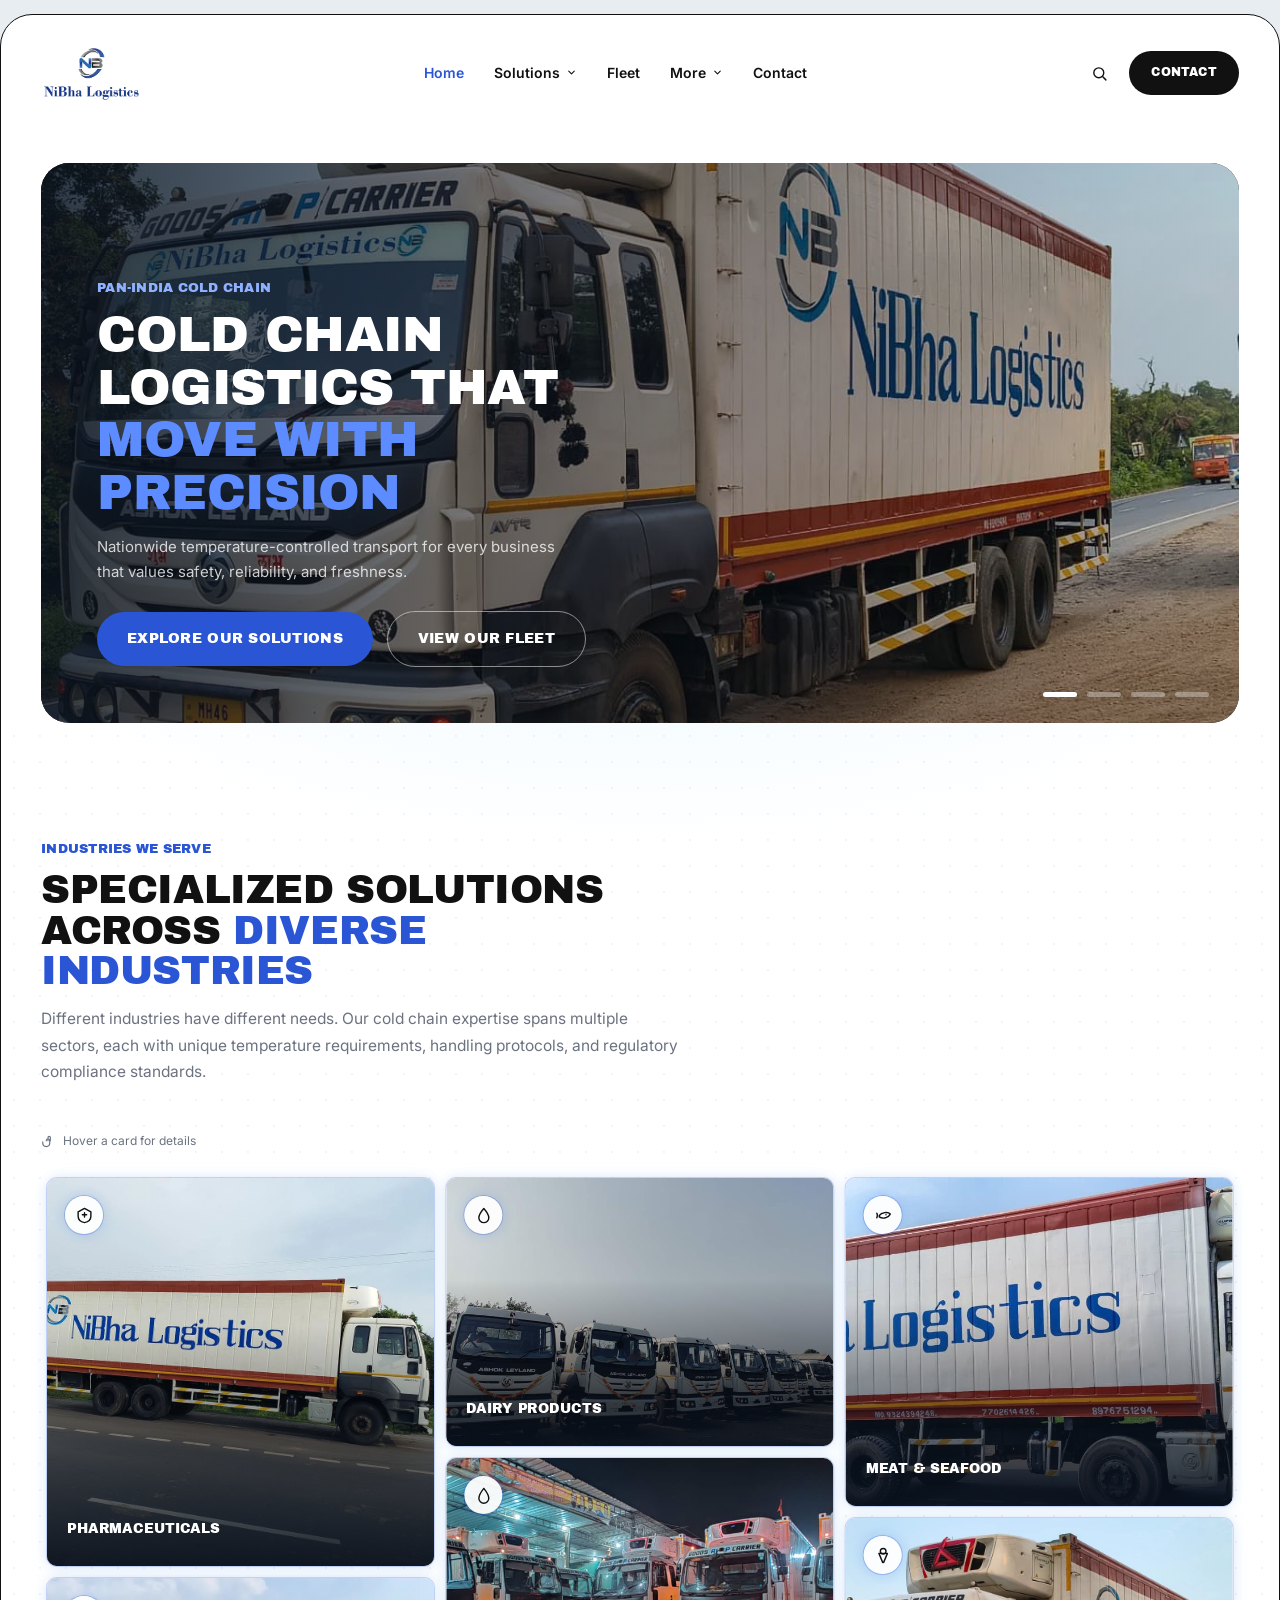
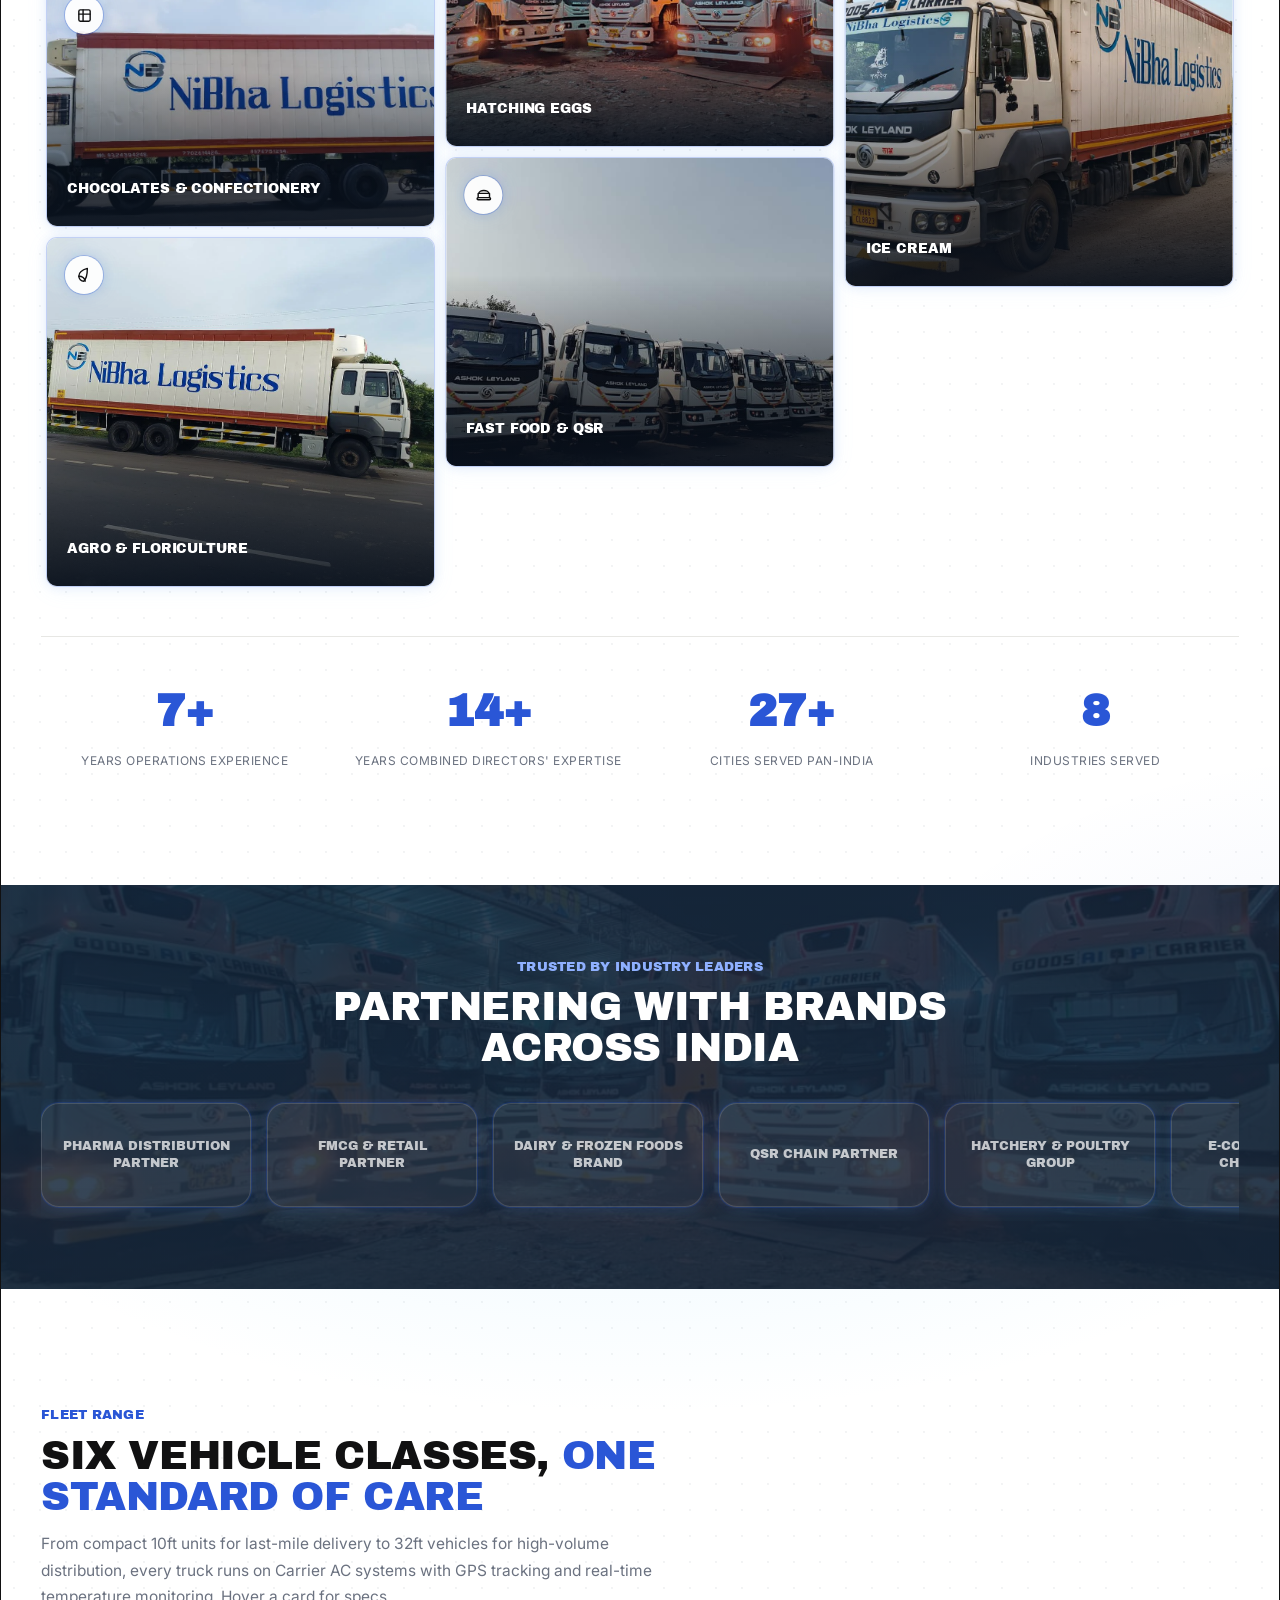
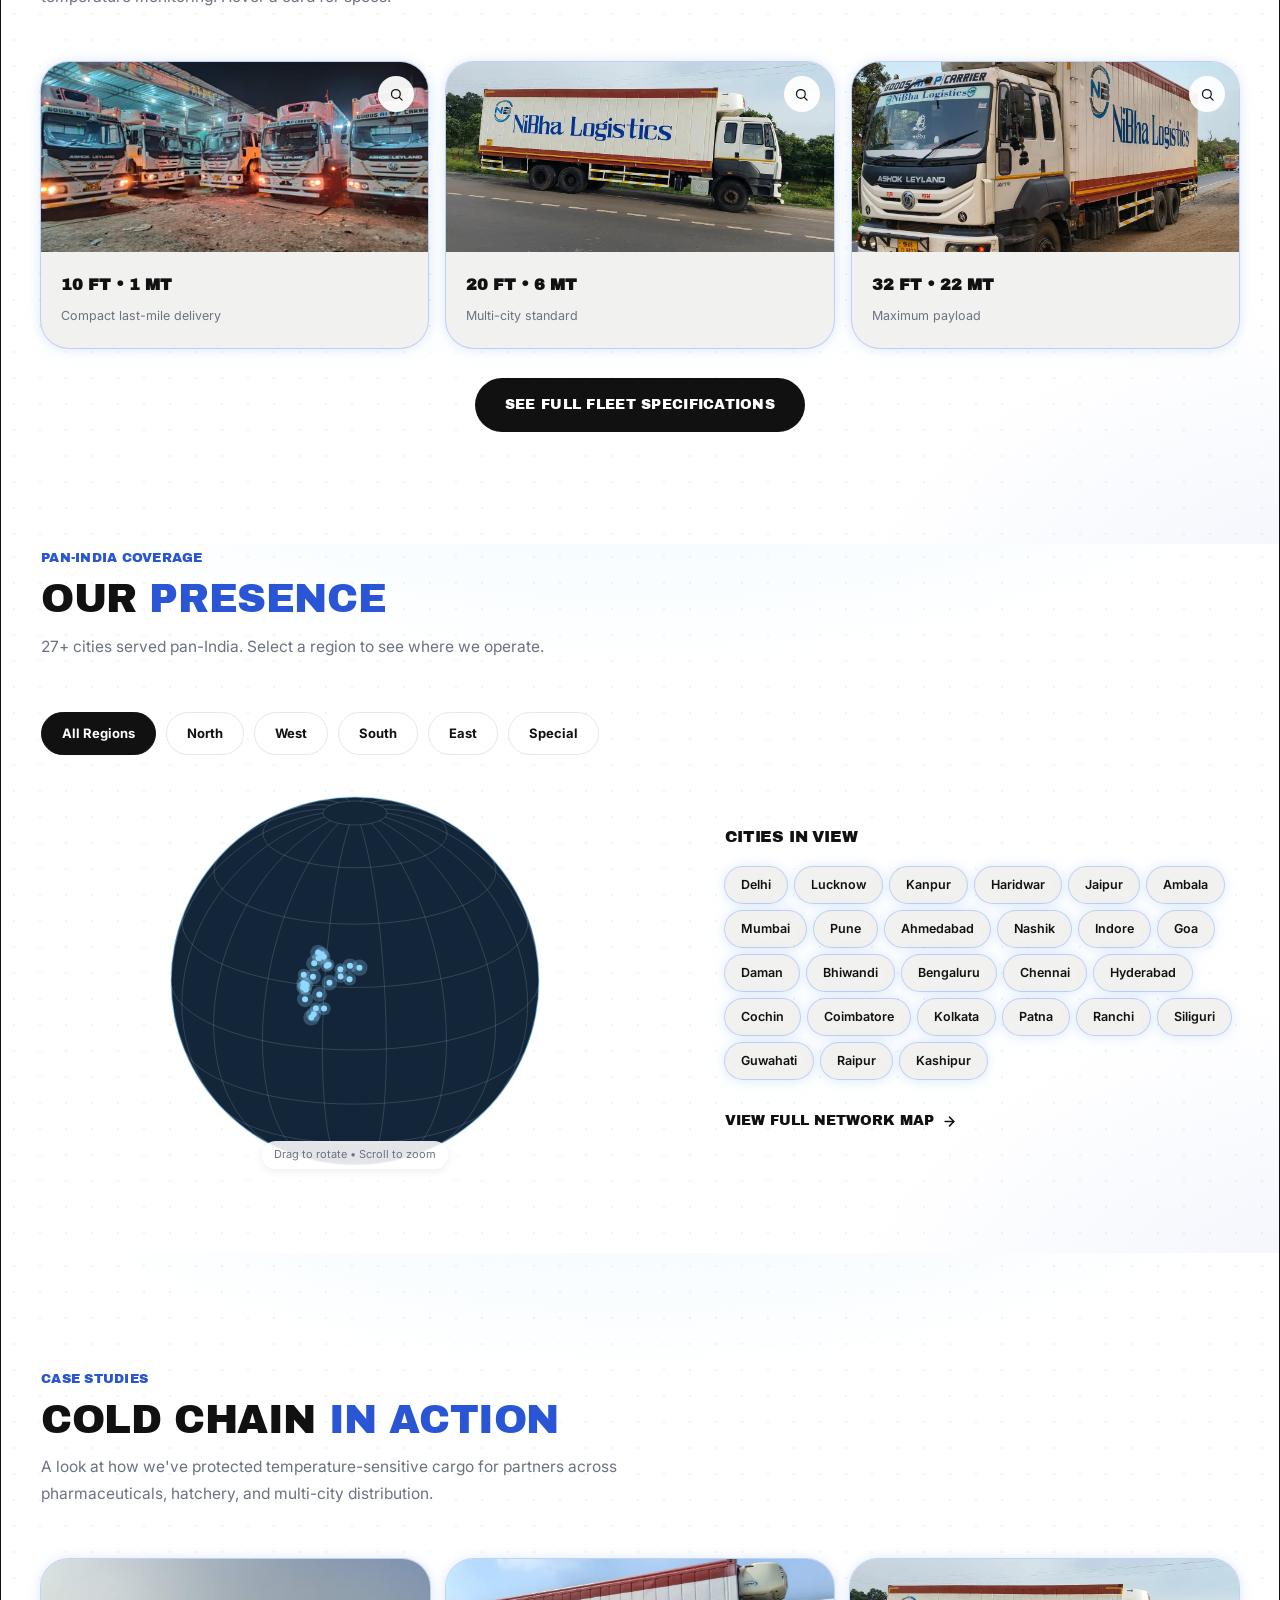
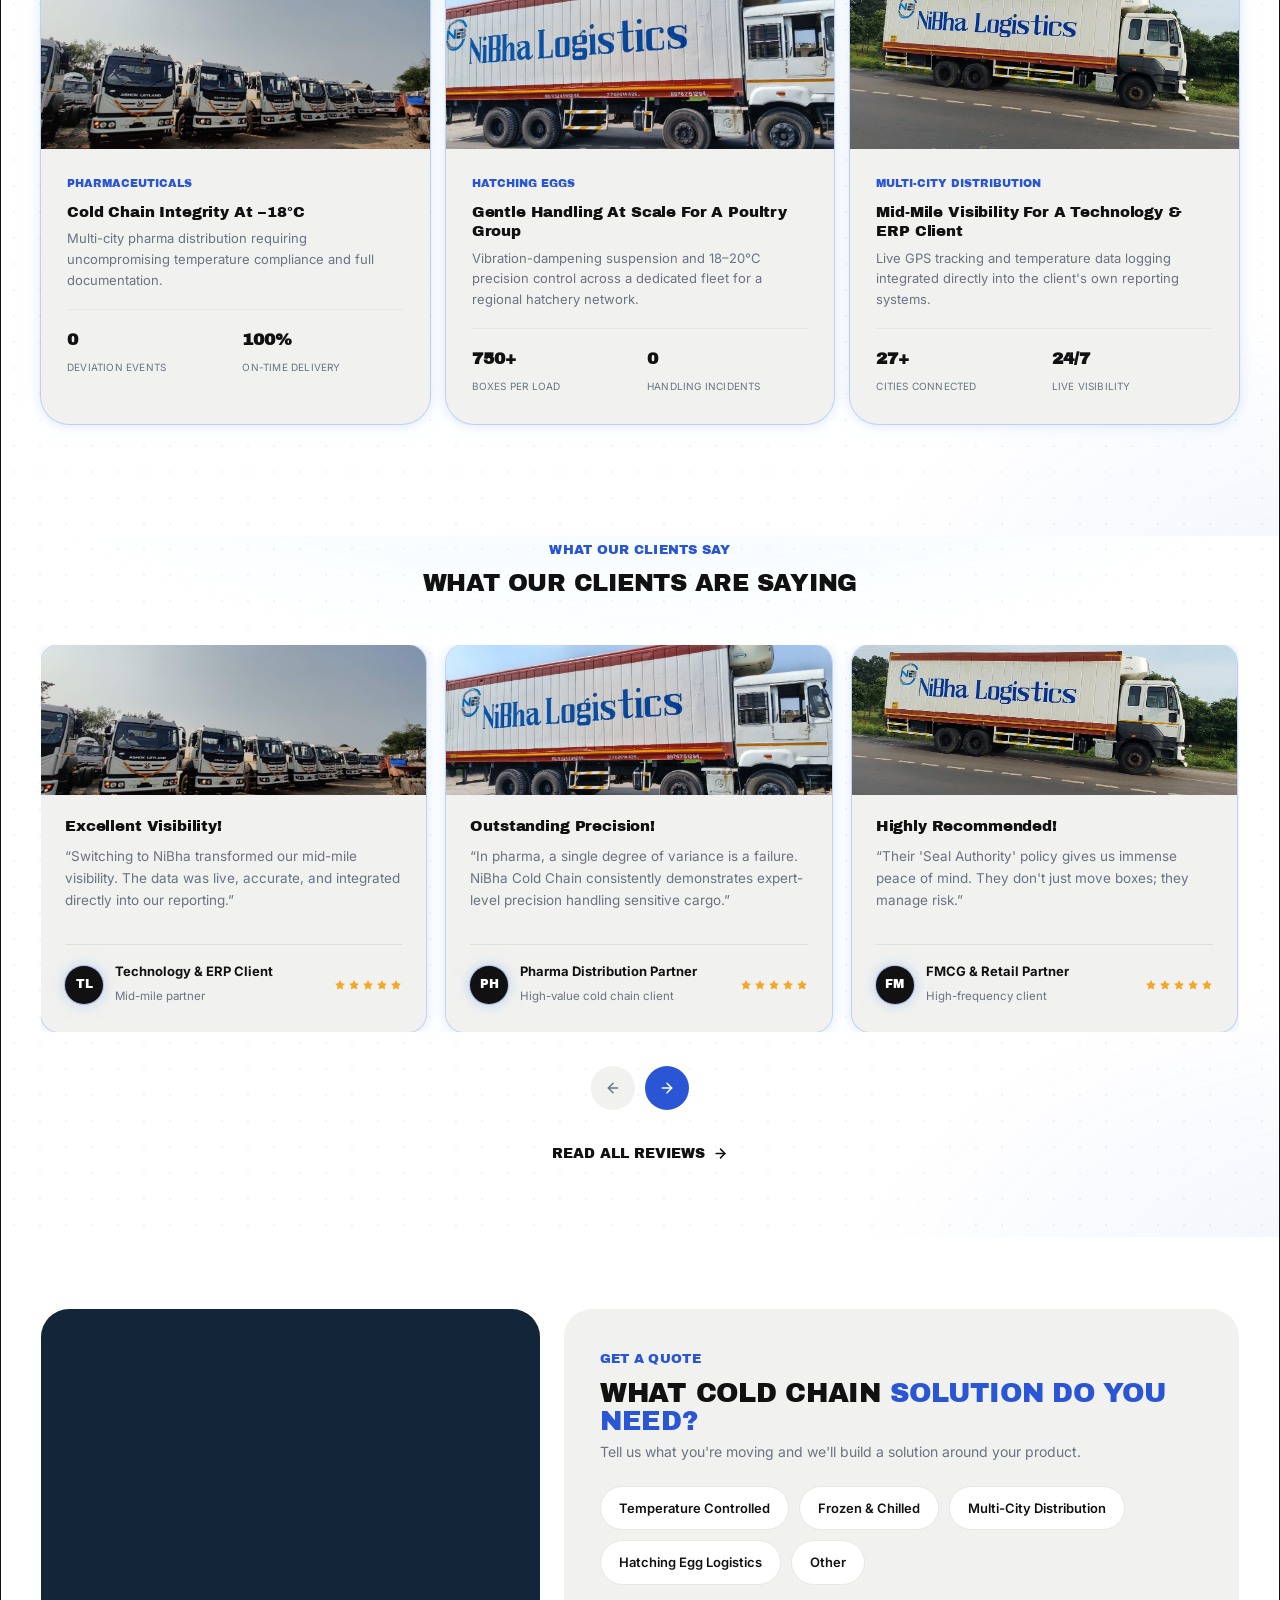
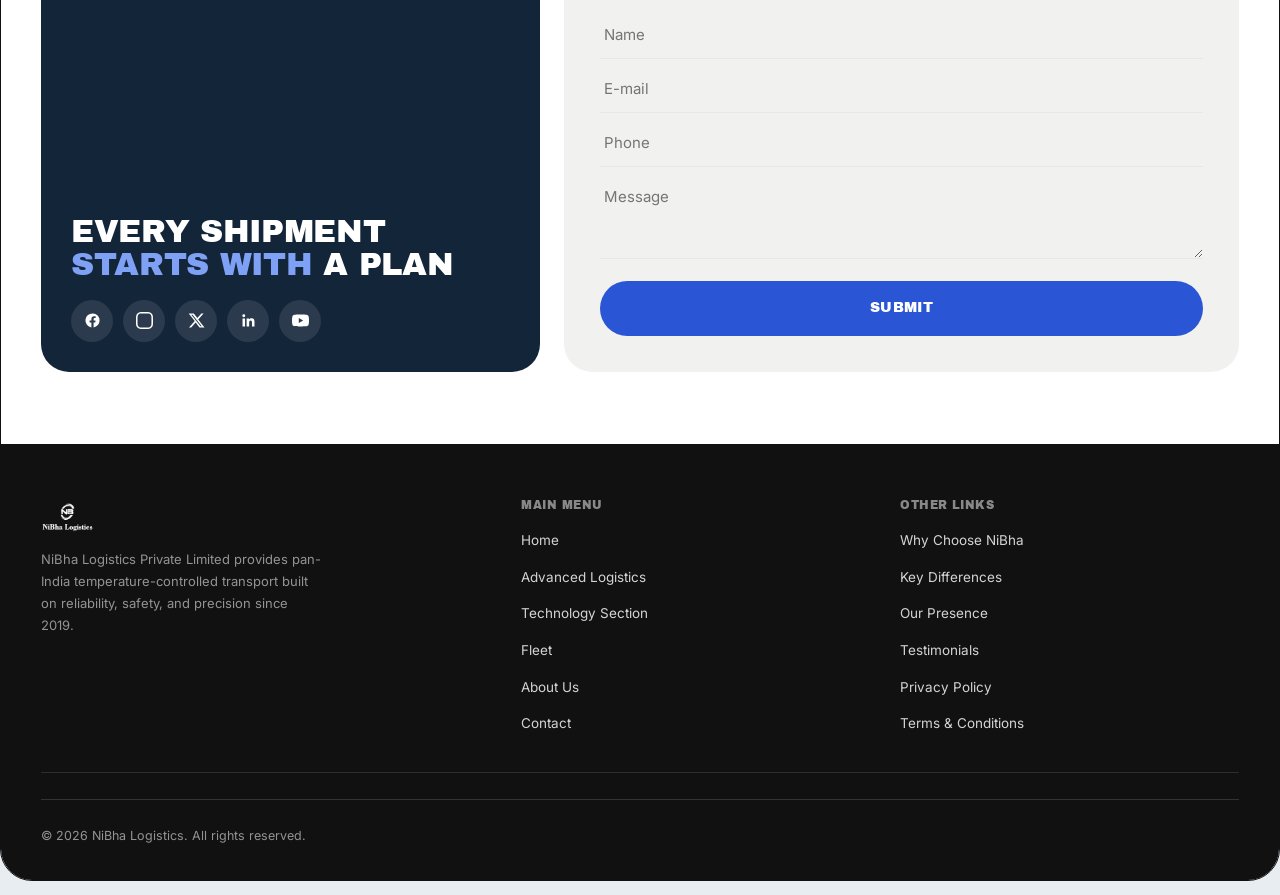
==== commit de0be947: "Banner 2 back to full-bleed cover in the hero slider User preferred the slide filled edge-to-edge ov" ====
--- a/index.html
+++ b/index.html
@@ -96,9 +96,8 @@
       <img class="slide-bg" src="assets/img/nibha-banner-1.png" alt="NiBha Logistics — Creating Sustainable Value Chains. End-to-end cold chain logistics solutions." loading="lazy">
     </div>
 
-    <!-- Slide 3: client banner artwork (taller ratio — shown uncropped over a blurred fill) -->
-    <div class="hero-slide slide-banner-full slide-contain">
-      <img class="slide-bg-blur" src="assets/img/nibha-banner-2.png" alt="" aria-hidden="true" loading="lazy">
+    <!-- Slide 3: client banner artwork -->
+    <div class="hero-slide slide-banner-full">
       <img class="slide-bg" src="assets/img/nibha-banner-2.png" alt="NiBha Logistics — Driven by Commitment, Defined by Reliability. Safe, reliable, sustainable, always." loading="lazy">
     </div>
 
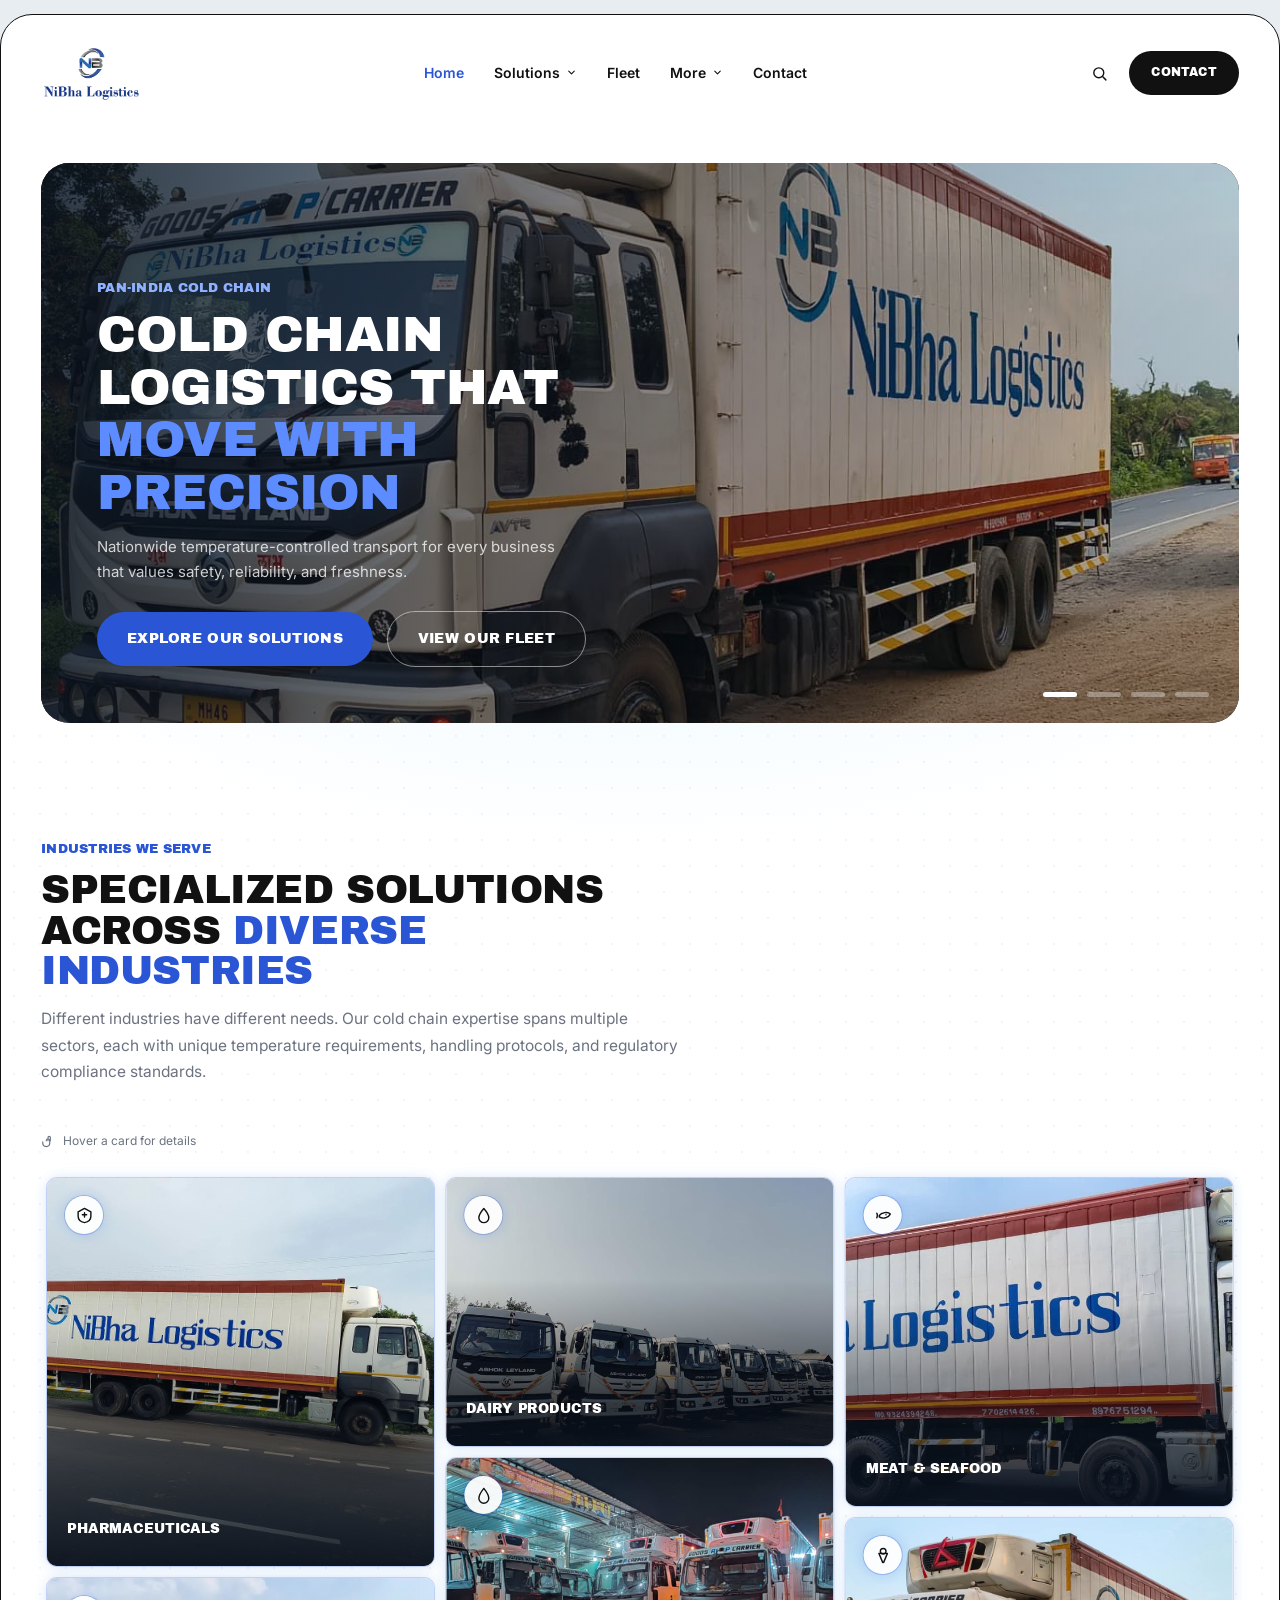
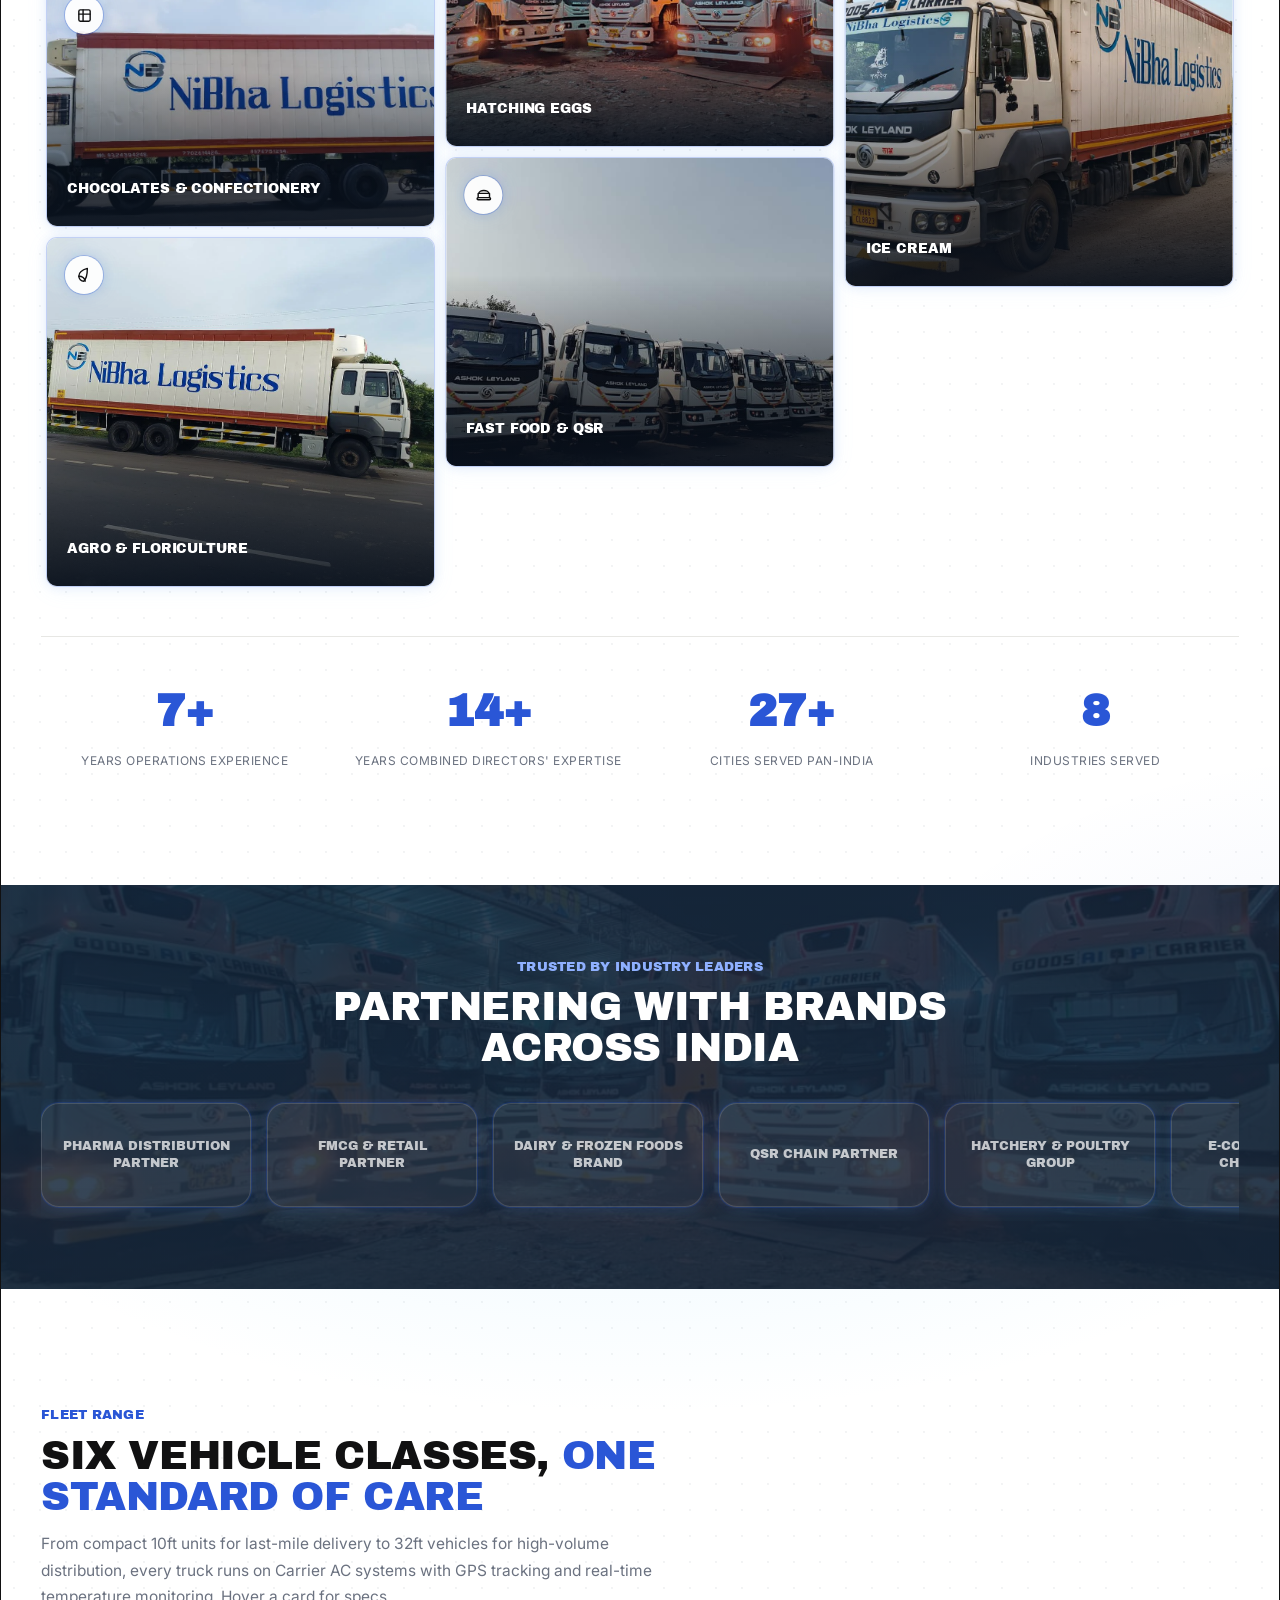
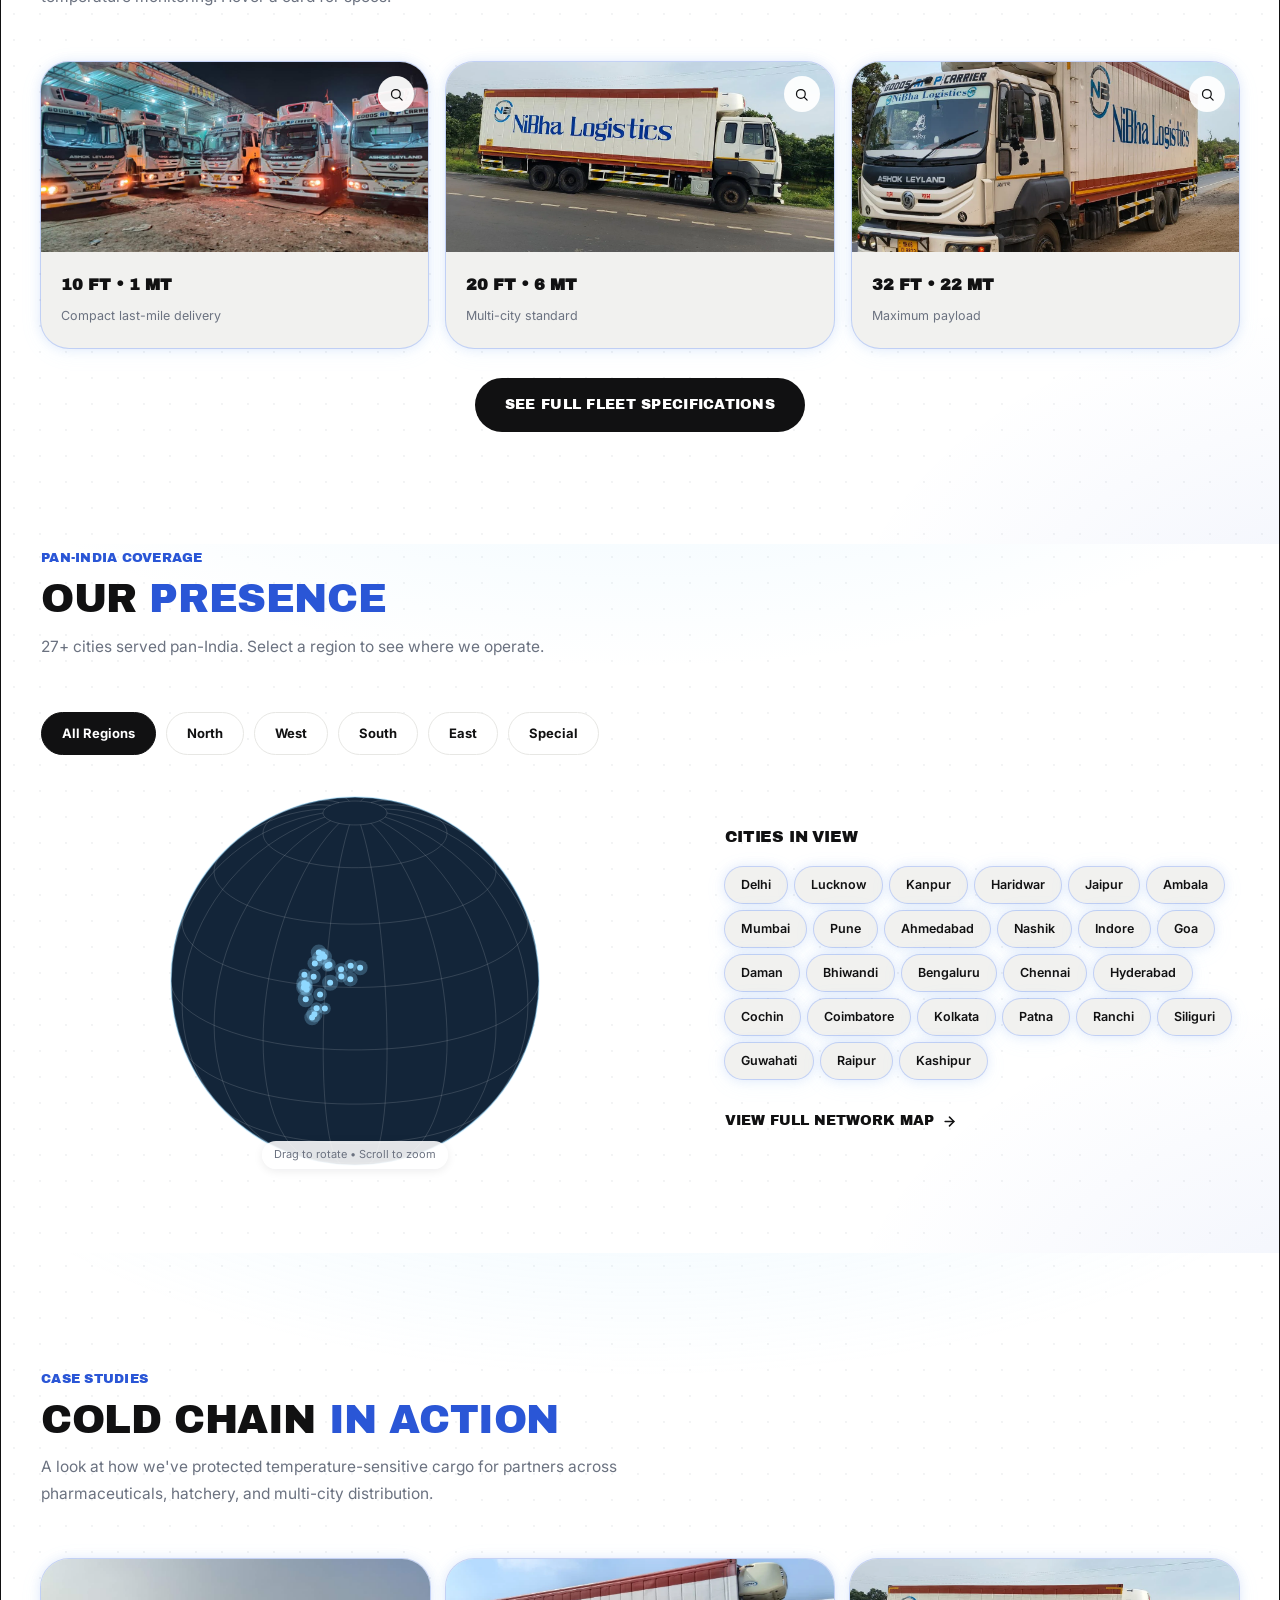
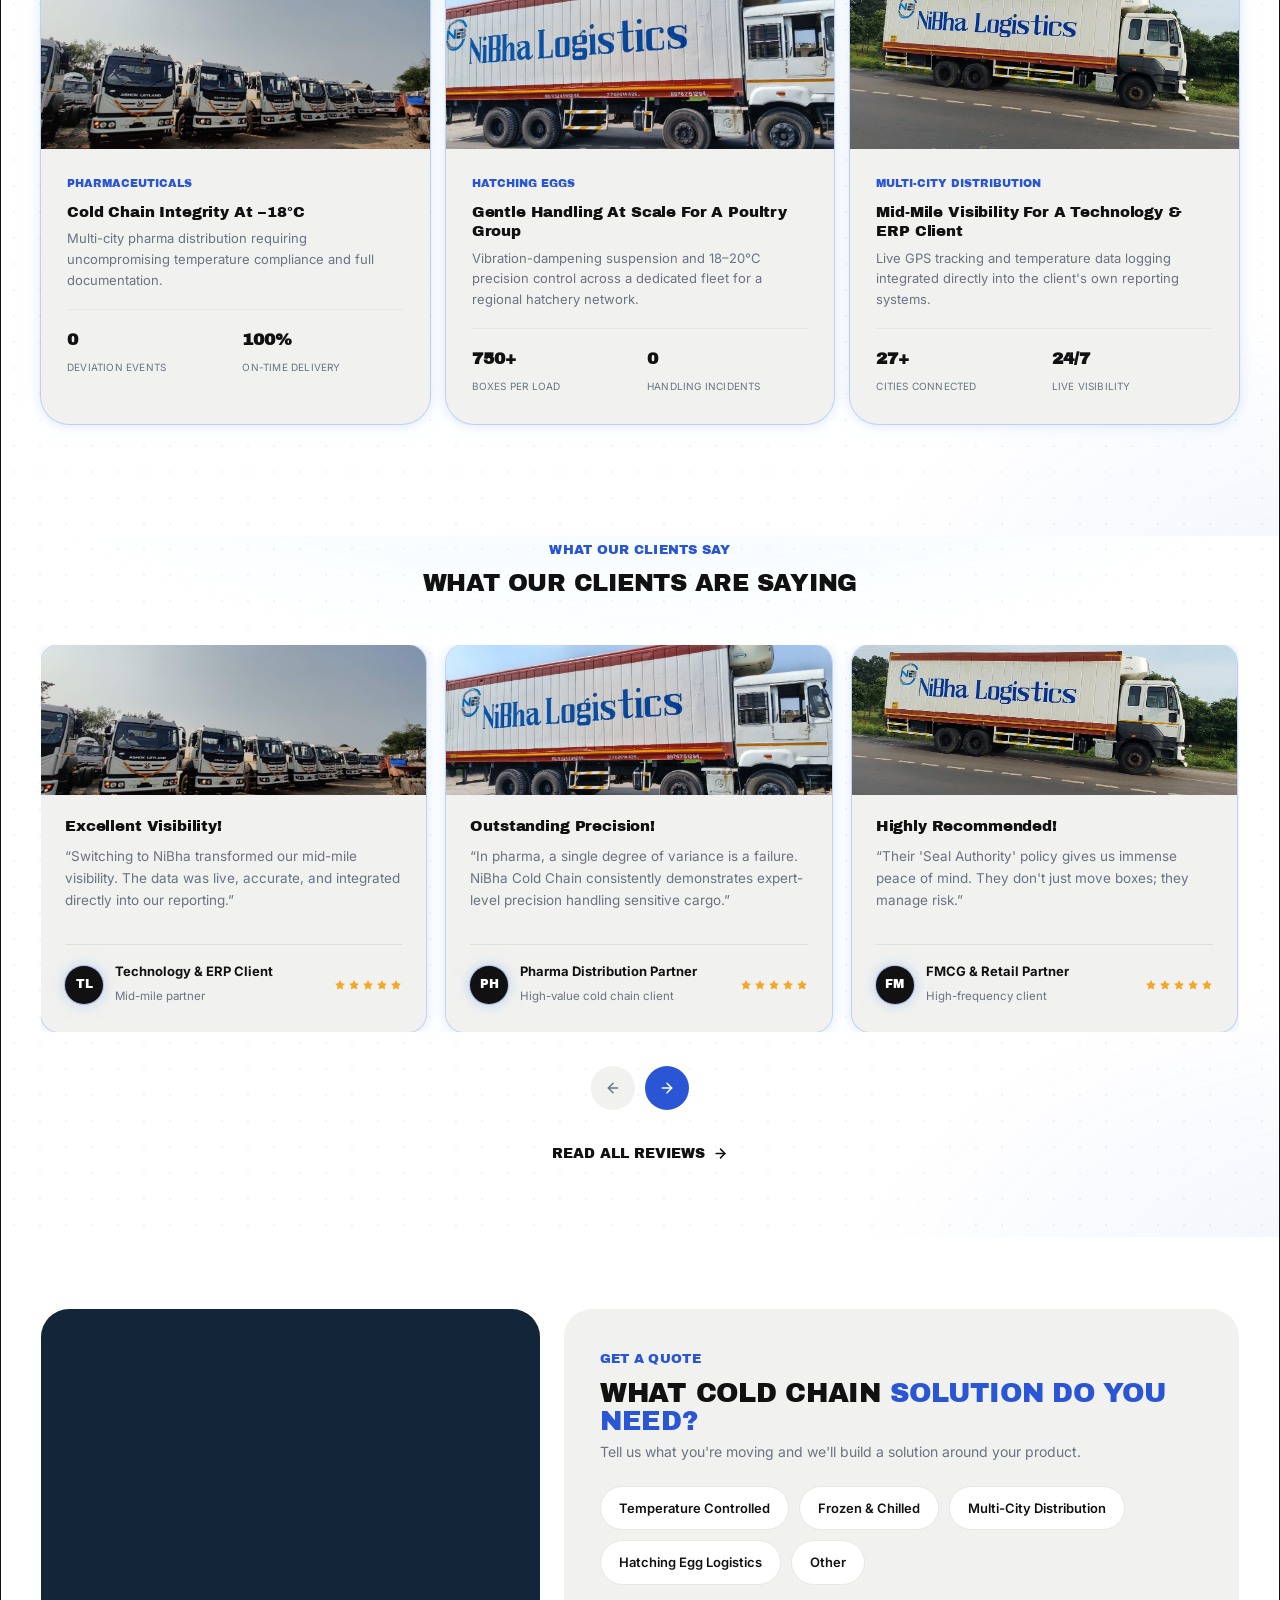
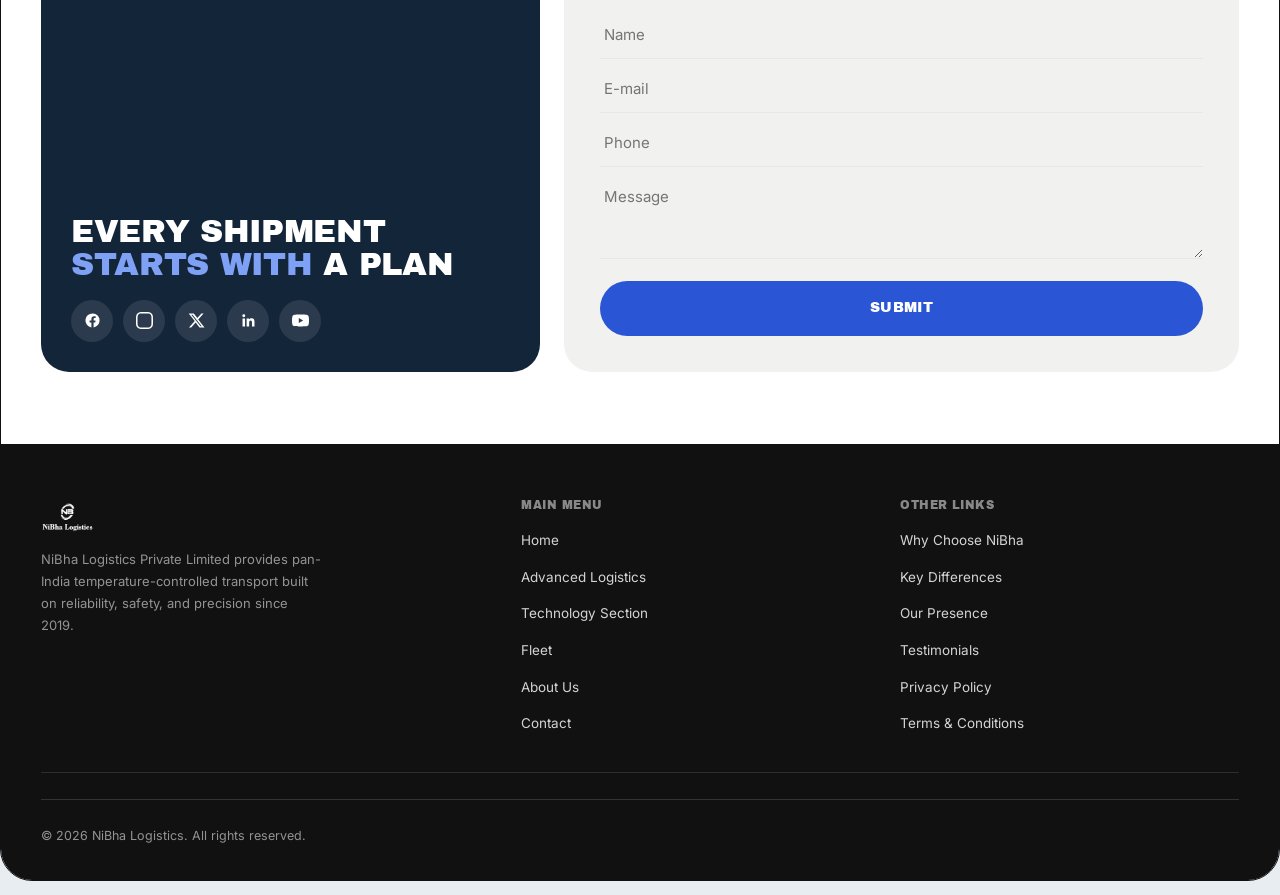
==== commit 75f3c3a4: "Bias banner 2 crop upward so the logo survives the cover crop Slide stays full-bleed; object-positio" ====
--- a/index.html
+++ b/index.html
@@ -96,8 +96,8 @@
       <img class="slide-bg" src="assets/img/nibha-banner-1.png" alt="NiBha Logistics — Creating Sustainable Value Chains. End-to-end cold chain logistics solutions." loading="lazy">
     </div>
 
-    <!-- Slide 3: client banner artwork -->
-    <div class="hero-slide slide-banner-full">
+    <!-- Slide 3: client banner artwork (crop biased upward so the logo stays visible) -->
+    <div class="hero-slide slide-banner-full slide-focus-top">
       <img class="slide-bg" src="assets/img/nibha-banner-2.png" alt="NiBha Logistics — Driven by Commitment, Defined by Reliability. Safe, reliable, sustainable, always." loading="lazy">
     </div>
 
--- a/assets/css/style.css
+++ b/assets/css/style.css
@@ -148,6 +148,7 @@
 .hero-slide .slide-scrim{position:absolute;inset:0;background:linear-gradient(90deg,rgba(9,17,29,.82) 0%,rgba(9,17,29,.42) 48%,rgba(9,17,29,.12) 100%)}
 .hero-slide.slide-banner img.slide-bg{object-position:center}
 .hero-slide.slide-contain img.slide-bg{object-fit:contain}
+.hero-slide.slide-focus-top img.slide-bg{object-position:center 12%}
 .hero-slide.slide-contain .slide-bg-blur{position:absolute;inset:0;width:100%;height:100%;object-fit:cover;filter:blur(26px) brightness(.72);transform:scale(1.1)}
 .slide-content{position:relative;z-index:2;padding:56px;max-width:720px}
 .slide-content .eyebrow{color:#8FB0FF}
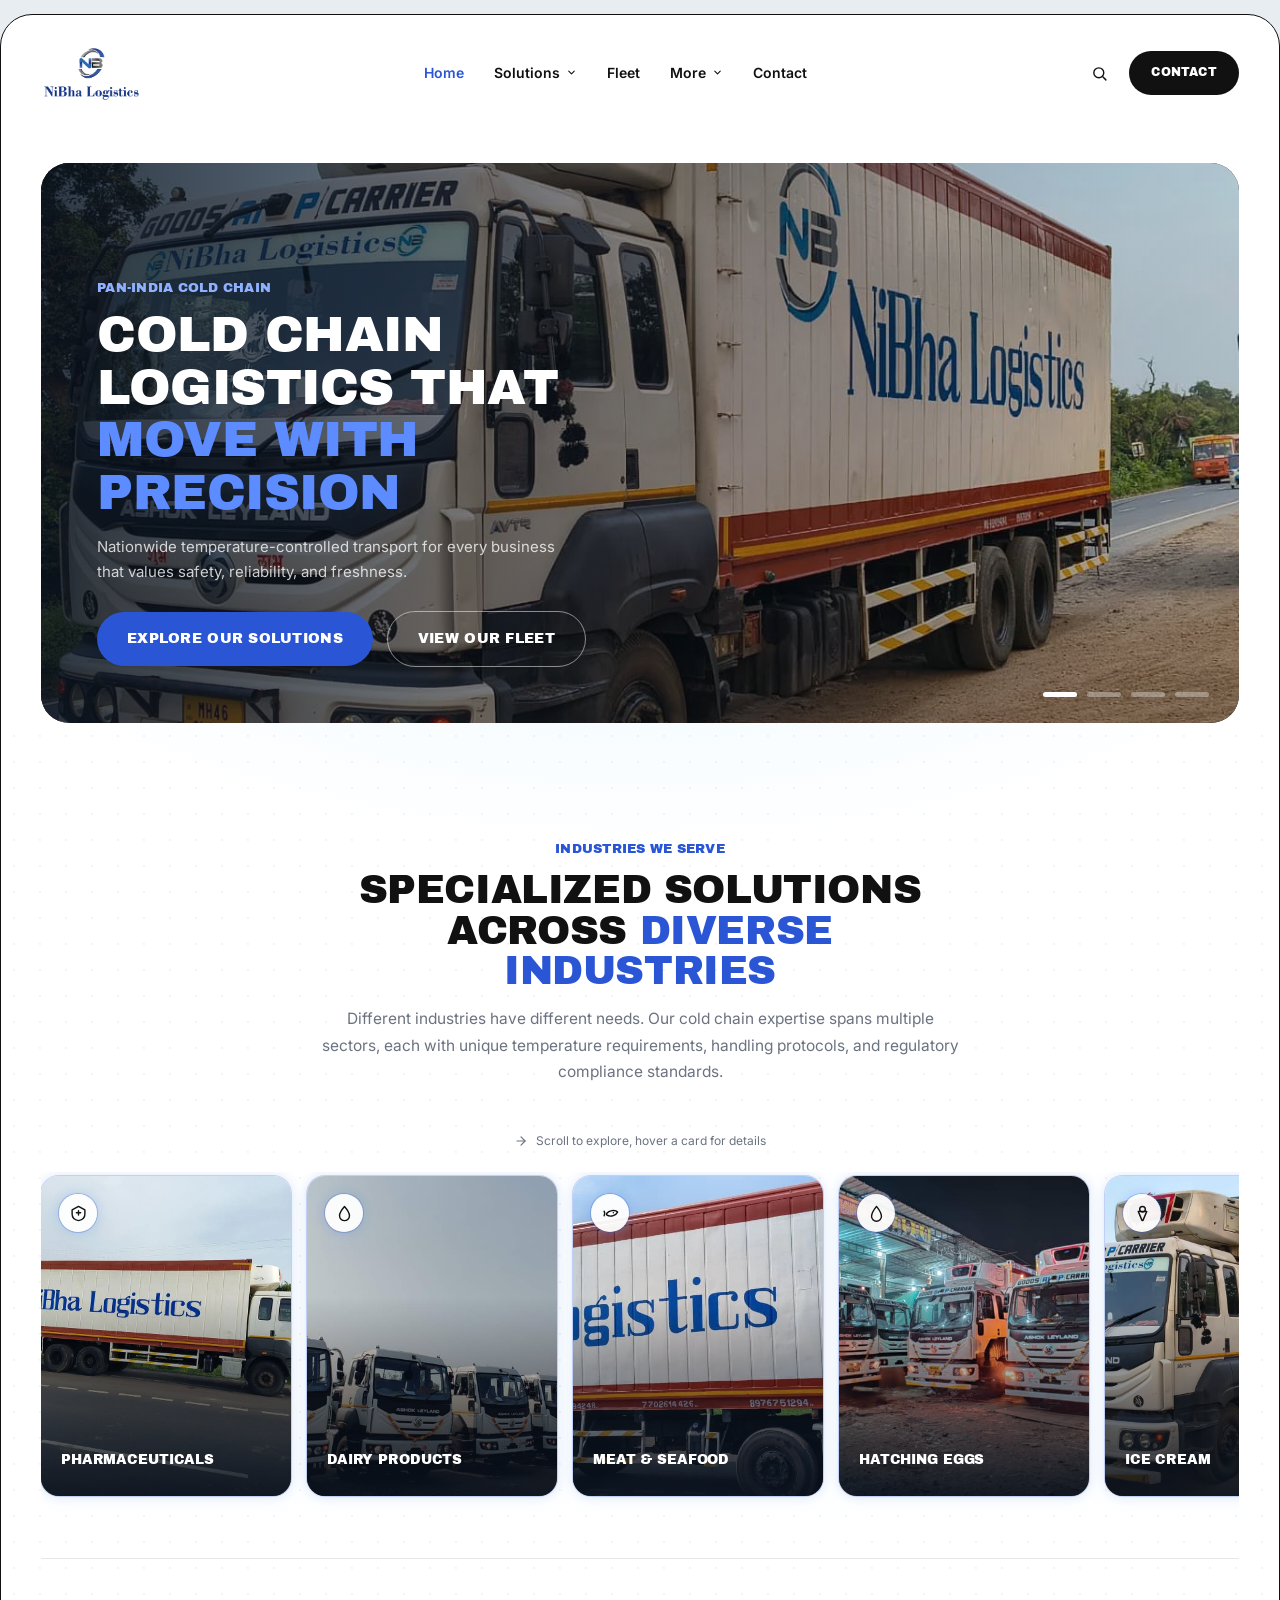
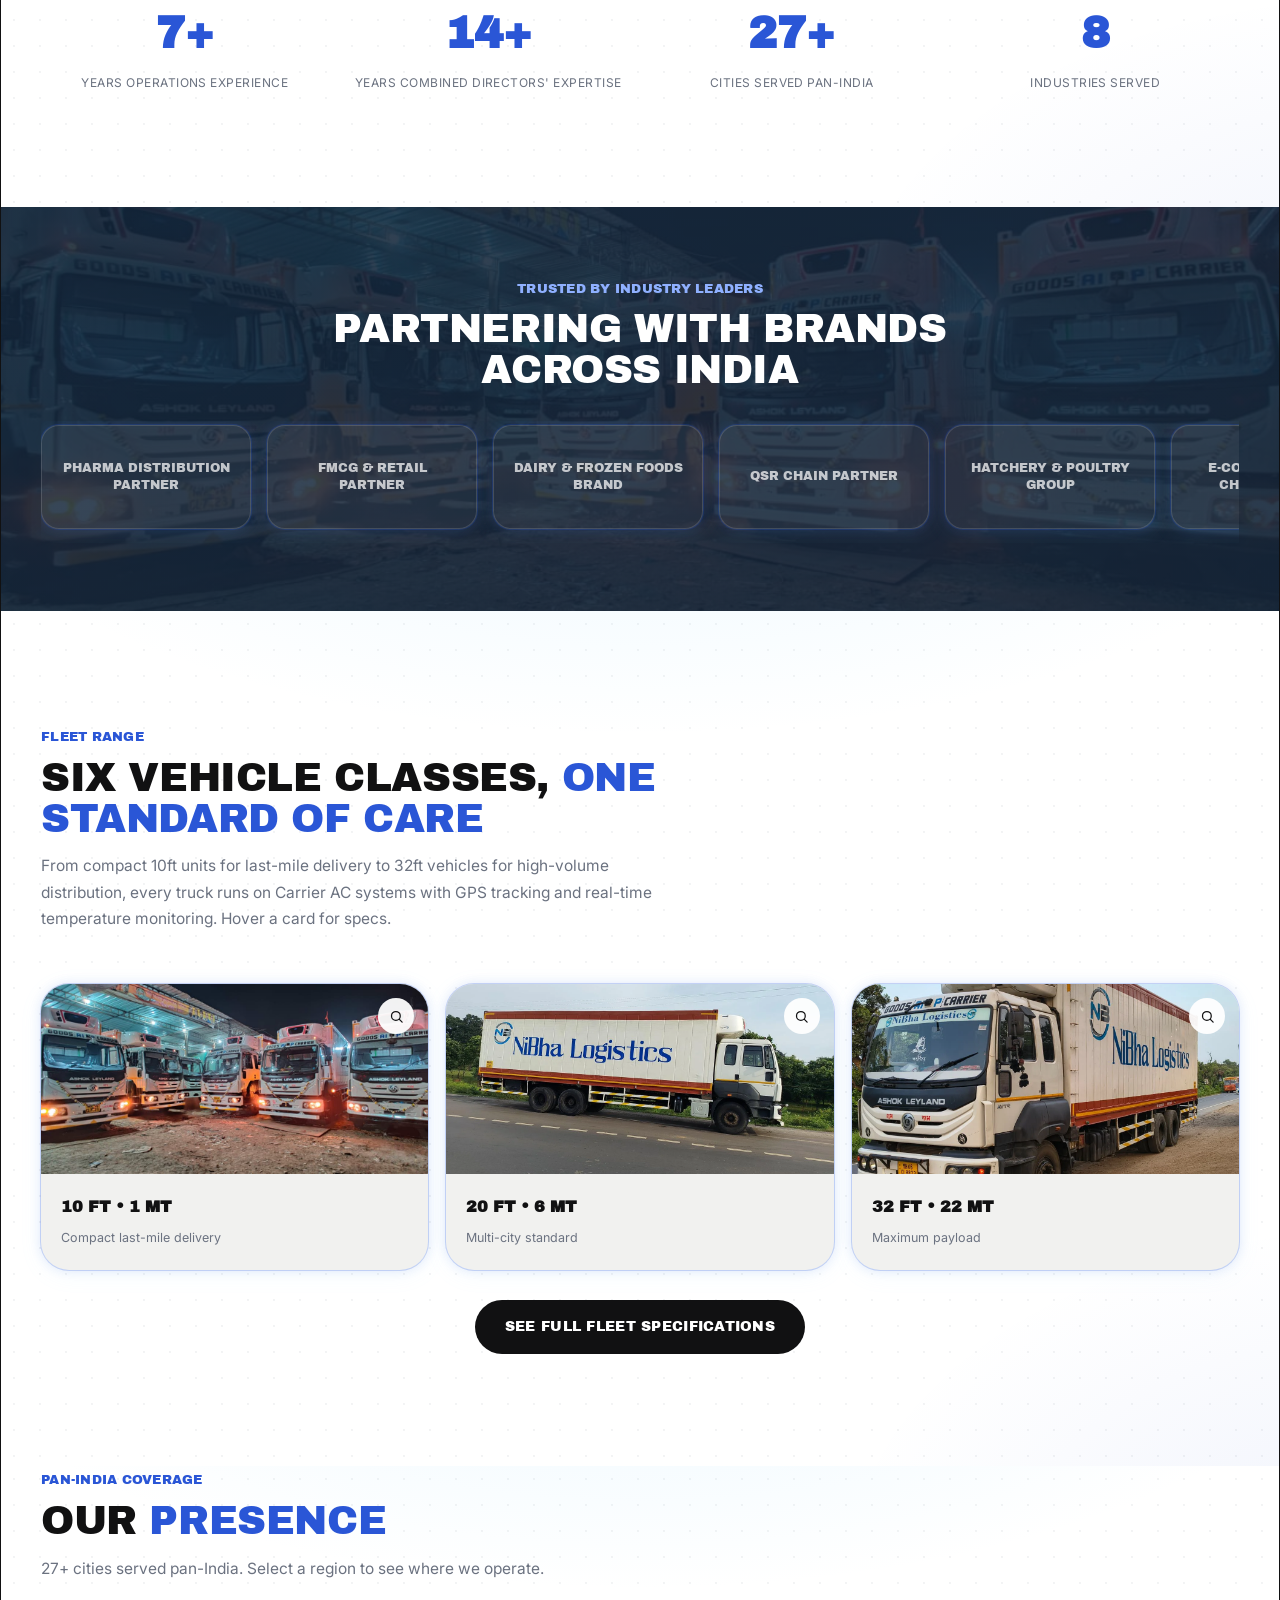
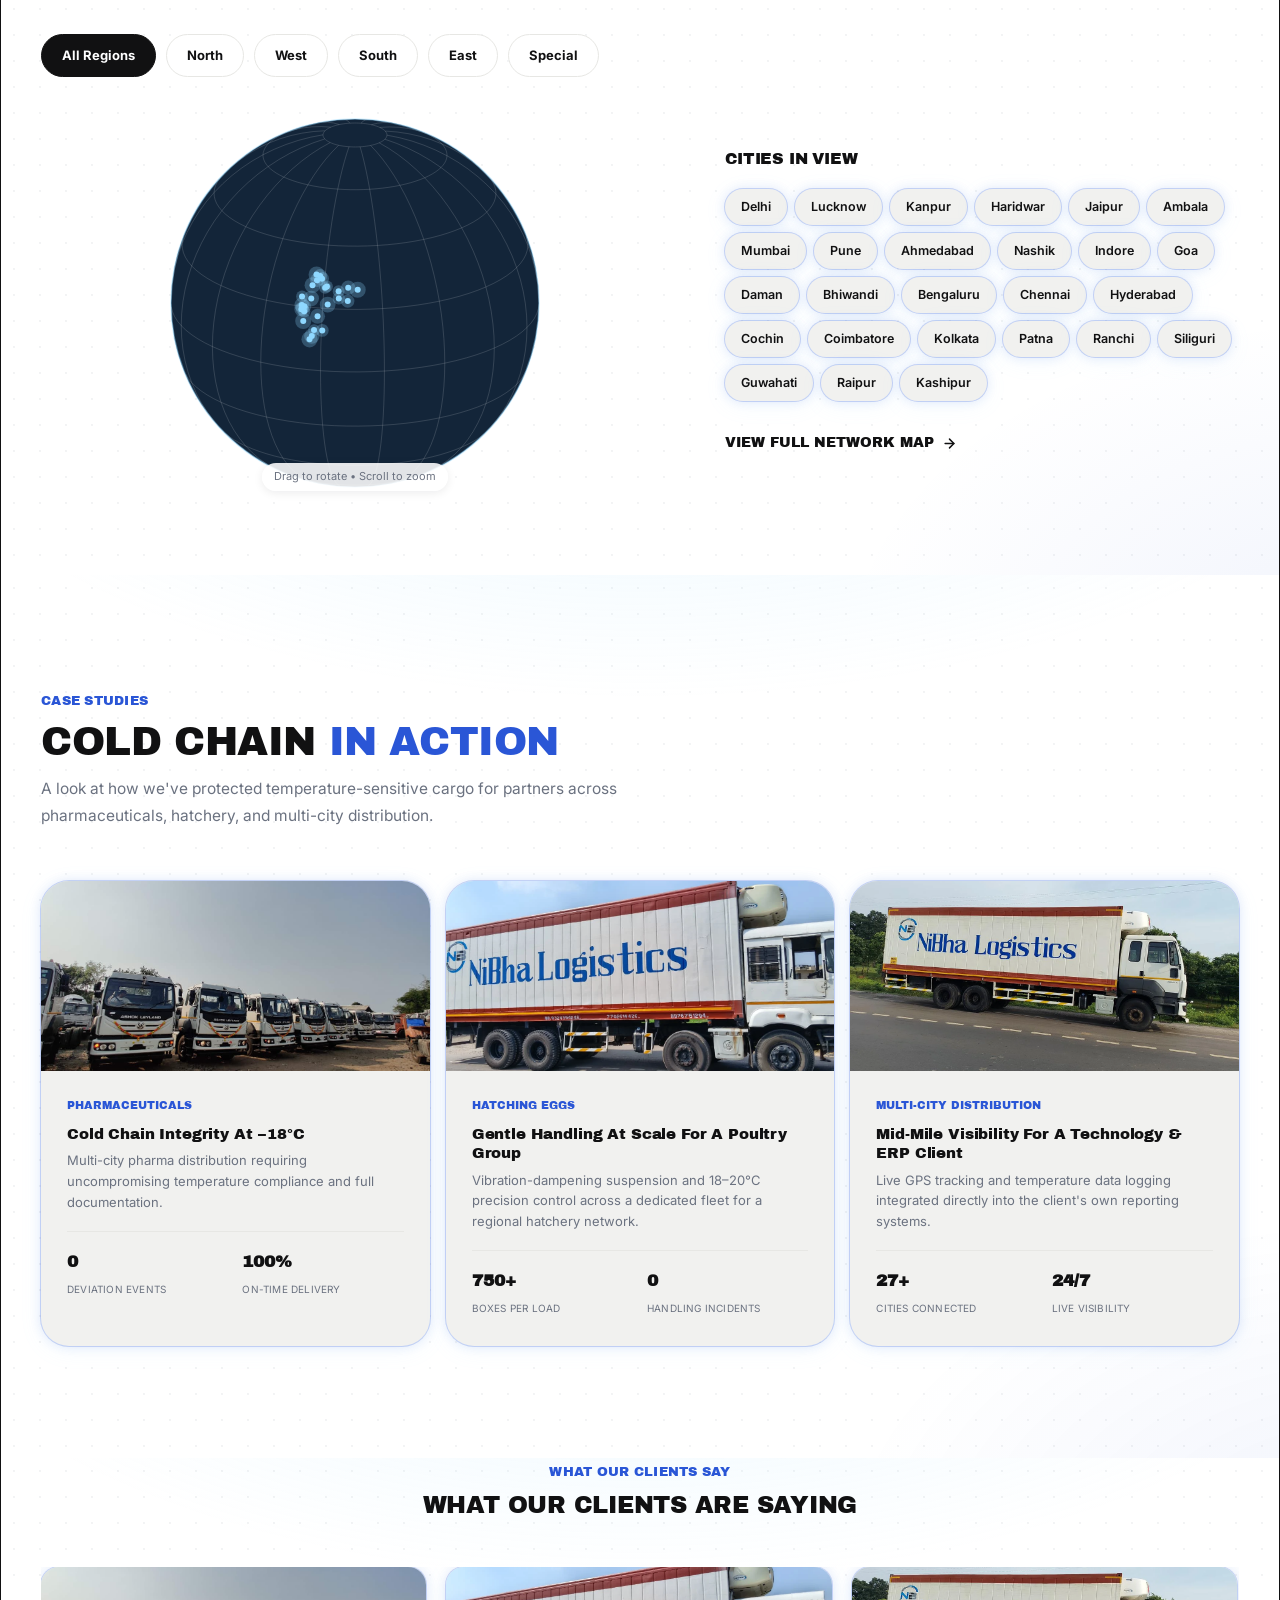
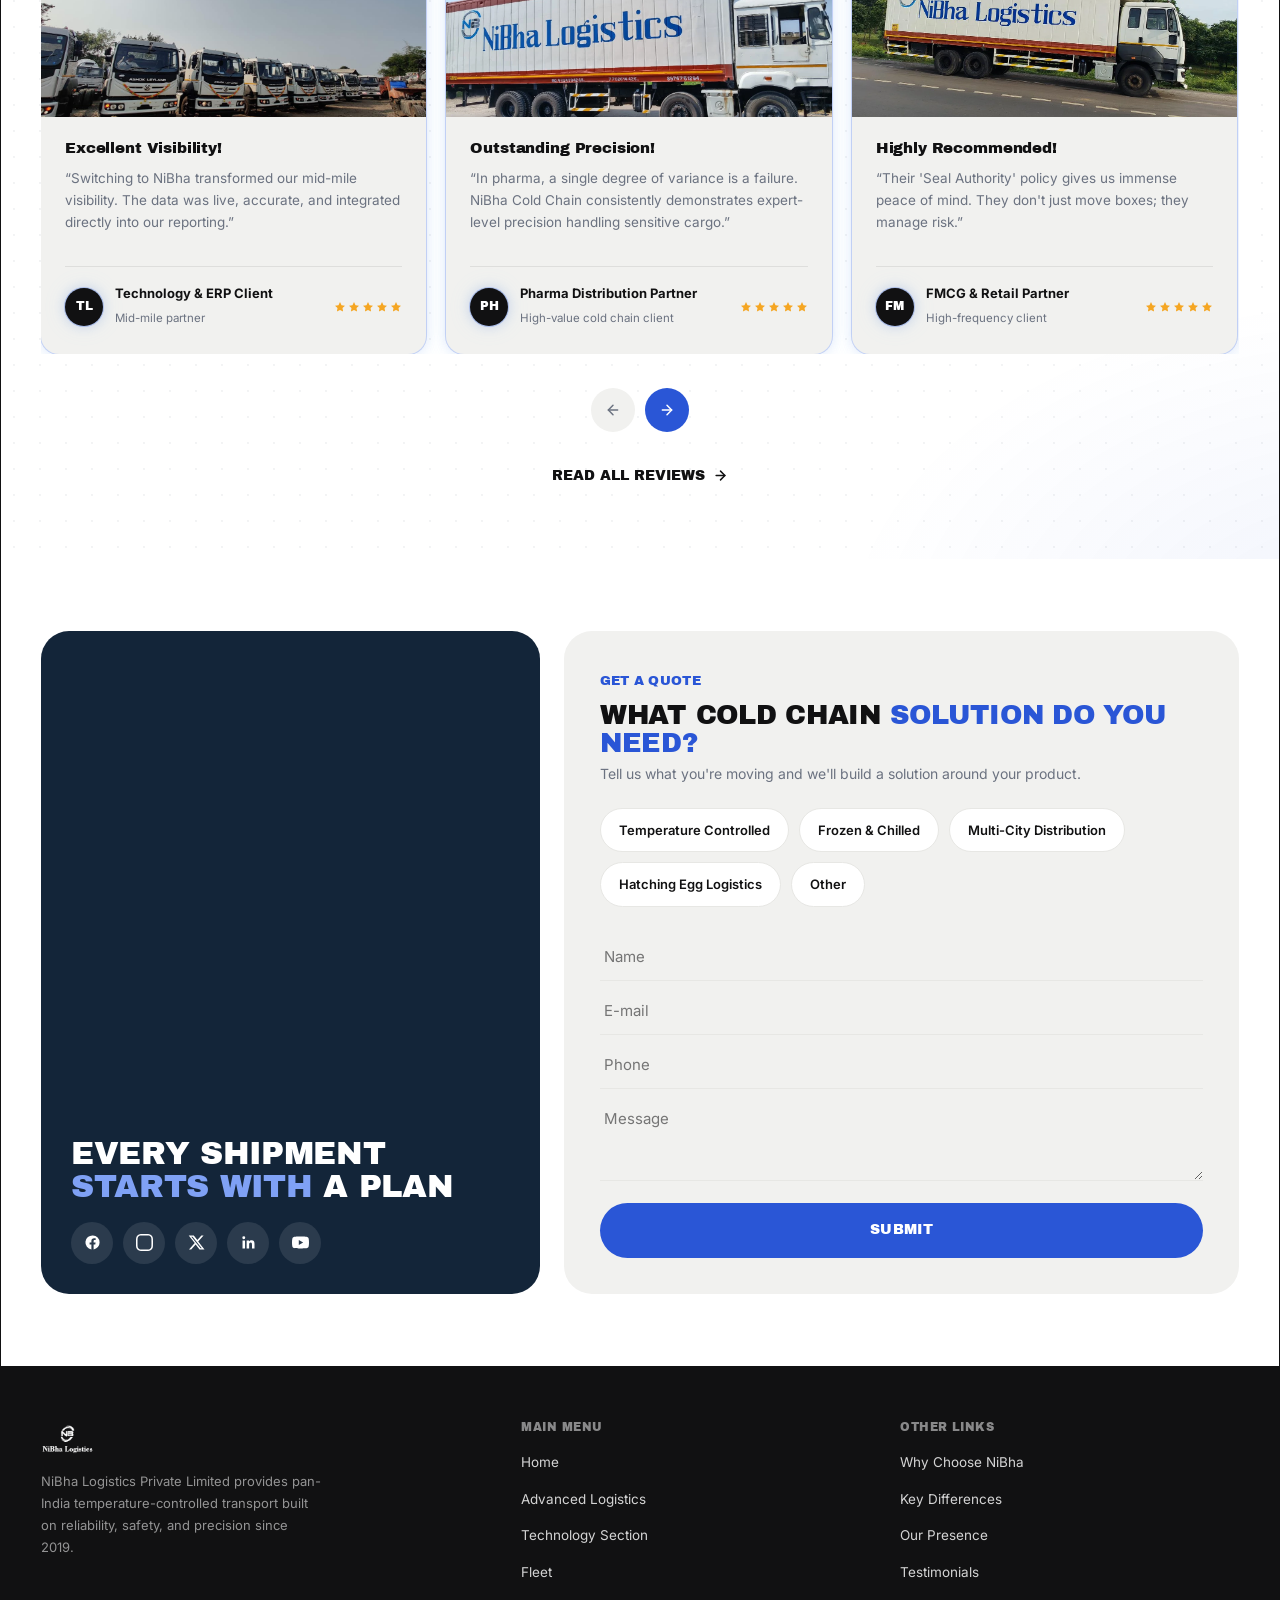
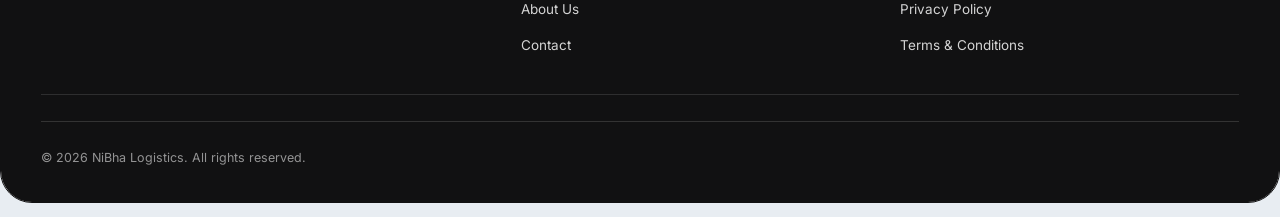
==== commit d5517308: "Industries: back to slider cards with a centered title Restores the horizontal filmstrip (scroll-sna" ====
--- a/index.html
+++ b/index.html
@@ -115,120 +115,88 @@
   </div>
 </section>
 
-<!-- ============================================================ INDUSTRIES WE SERVE (masonry) ============================================================ -->
+<!-- ============================================================ INDUSTRIES WE SERVE (filmstrip) ============================================================ -->
 <section class="py section-glow" id="industries">
-  <div class="section-head reveal">
-    <span class="eyebrow">Industries We Serve</span>
+  <div class="section-head center reveal">
+    <span class="eyebrow" style="justify-content:center">Industries We Serve</span>
     <h2>Specialized Solutions Across <span class="hl">Diverse Industries</span></h2>
     <p>Different industries have different needs. Our cold chain expertise spans multiple sectors, each with unique temperature requirements, handling protocols, and regulatory compliance standards.</p>
   </div>
   <div class="industries-scroll-hint reveal">
-    <svg viewBox="0 0 24 24" fill="none" stroke="currentColor" stroke-width="2" stroke-linecap="round" stroke-linejoin="round"><path d="M9 11.5a3 3 0 1 1 6 0v4a6 6 0 1 1-12 0v-2"/><path d="M12 11.5V6a2 2 0 1 1 4 0v5.5"/></svg>
-    Hover a card for details
-  </div>
-  <div class="industries-masonry" id="industriesMasonry">
-    <div class="m-item" data-h="400">
-      <div class="m-entrance">
-        <div class="industry-tile">
-          <img src="assets/img/hero-1.webp" alt="Pharmaceuticals cold chain transport" loading="lazy">
-          <div class="tile-scrim"></div>
-          <span class="tile-icon"><svg viewBox="0 0 24 24" fill="none" stroke="currentColor" stroke-width="2" stroke-linecap="round" stroke-linejoin="round"><path d="M12 2 3 7v6c0 5 4 8 9 9 5-1 9-4 9-9V7l-9-5Z"/><path d="M12 8v6M9 11h6"/></svg></span>
-          <div class="tile-content">
-            <h3>Pharmaceuticals</h3>
-            <p>GDP-certified handling for medicines, vaccines, and healthcare products requiring strict temperature compliance.</p>
-          </div>
-        </div>
-      </div>
-    </div>
-    <div class="m-item" data-h="280">
-      <div class="m-entrance">
-        <div class="industry-tile">
-          <img src="assets/img/truck-2.jpeg" alt="Dairy products cold chain transport" loading="lazy">
-          <div class="tile-scrim"></div>
-          <span class="tile-icon"><svg viewBox="0 0 24 24" fill="none" stroke="currentColor" stroke-width="2" stroke-linecap="round" stroke-linejoin="round"><path d="M12 2s7 8 7 13a7 7 0 0 1-14 0c0-5 7-13 7-13Z"/></svg></span>
-          <div class="tile-content">
-            <h3>Dairy Products</h3>
-            <p>Precise temperature maintenance for milk, cheese, yogurt, and butter that preserves freshness and shelf life.</p>
-          </div>
-        </div>
-      </div>
-    </div>
-    <div class="m-item" data-h="340">
-      <div class="m-entrance">
-        <div class="industry-tile">
-          <img src="assets/img/hero-3.webp" alt="Meat and seafood cold chain transport" loading="lazy">
-          <div class="tile-scrim"></div>
-          <span class="tile-icon"><svg viewBox="0 0 24 24" fill="none" stroke="currentColor" stroke-width="2" stroke-linecap="round" stroke-linejoin="round"><path d="M6.5 12c3-4 12-6 15.5-2-2 4-9 8-15.5 4Z"/><path d="M3 9c1 1 1 5 0 6"/><circle cx="16" cy="11" r="1" fill="currentColor" stroke="none"/></svg></span>
-          <div class="tile-content">
-            <h3>Meat &amp; Seafood</h3>
-            <p>Hygiene-focused frozen and chilled logistics from processing facility to retail outlet.</p>
-          </div>
-        </div>
-      </div>
-    </div>
-    <div class="m-item" data-h="300">
-      <div class="m-entrance">
-        <div class="industry-tile">
-          <img src="assets/img/truck-1.jpeg" alt="Hatching eggs cold chain transport" loading="lazy">
-          <div class="tile-scrim"></div>
-          <span class="tile-icon"><svg viewBox="0 0 24 24" fill="none" stroke="currentColor" stroke-width="2" stroke-linecap="round" stroke-linejoin="round"><path d="M12 2C8 7 5 12 5 16a7 7 0 0 0 14 0c0-4-3-9-7-14Z"/></svg></span>
-          <div class="tile-content">
-            <h3>Hatching Eggs</h3>
-            <p>Gentle, vibration-controlled handling with drivers trained in egg-specific protocols.</p>
-          </div>
-        </div>
-      </div>
-    </div>
-    <div class="m-item" data-h="380">
-      <div class="m-entrance">
-        <div class="industry-tile">
-          <img src="assets/img/hero-4.webp" alt="Ice cream cold chain transport" loading="lazy">
-          <div class="tile-scrim"></div>
-          <span class="tile-icon"><svg viewBox="0 0 24 24" fill="none" stroke="currentColor" stroke-width="2" stroke-linecap="round" stroke-linejoin="round"><path d="M6 9h12l-5 12a1 1 0 0 1-2 0Z"/><circle cx="12" cy="6" r="4"/></svg></span>
-          <div class="tile-content">
-            <h3>Ice Cream</h3>
-            <p>Deep-frozen transport at ultra-low temperatures — up to 960 crates in our largest vehicles.</p>
-          </div>
-        </div>
-      </div>
-    </div>
-    <div class="m-item" data-h="260">
-      <div class="m-entrance">
-        <div class="industry-tile">
-          <img src="assets/img/hero-2.webp" alt="Chocolates and confectionery cold chain transport" loading="lazy">
-          <div class="tile-scrim"></div>
-          <span class="tile-icon"><svg viewBox="0 0 24 24" fill="none" stroke="currentColor" stroke-width="2" stroke-linecap="round" stroke-linejoin="round"><rect x="4" y="4" width="16" height="16" rx="2"/><path d="M4 10h16M10 4v16"/></svg></span>
-          <div class="tile-content">
-            <h3>Chocolates &amp; Confectionery</h3>
-            <p>Precise temperature windows that prevent melting and bloom across chocolate types.</p>
-          </div>
-        </div>
-      </div>
-    </div>
-    <div class="m-item" data-h="320">
-      <div class="m-entrance">
-        <div class="industry-tile">
-          <img src="assets/img/truck-2.jpeg" alt="Fast food and QSR cold chain transport" loading="lazy">
-          <div class="tile-scrim"></div>
-          <span class="tile-icon"><svg viewBox="0 0 24 24" fill="none" stroke="currentColor" stroke-width="2" stroke-linecap="round" stroke-linejoin="round"><path d="M5 9a7 4 0 0 1 14 0"/><path d="M4 15a1 1 0 0 0 0 3h16a1 1 0 0 0 0-3"/><path d="M4 9h16v6H4z"/></svg></span>
-          <div class="tile-content">
-            <h3>Fast Food &amp; QSR</h3>
-            <p>Consistent delivery schedules and temperature compliance that meet franchise standards.</p>
-          </div>
-        </div>
-      </div>
-    </div>
-    <div class="m-item" data-h="360">
-      <div class="m-entrance">
-        <div class="industry-tile">
-          <img src="assets/img/hero-1.webp" alt="Agro and floriculture cold chain transport" loading="lazy">
-          <div class="tile-scrim"></div>
-          <span class="tile-icon"><svg viewBox="0 0 24 24" fill="none" stroke="currentColor" stroke-width="2" stroke-linecap="round" stroke-linejoin="round"><path d="M11 20A7 7 0 0 1 4 13c0-5 5-9 12-11 0 8-2 15-5 18Z"/><path d="M4 13c4 0 8 2 9 7"/></svg></span>
-          <div class="tile-content">
-            <h3>Agro &amp; Floriculture</h3>
-            <p>Farm-to-market freshness for fresh produce, flowers, and agricultural products.</p>
-          </div>
-        </div>
+    <svg viewBox="0 0 24 24" fill="none" stroke="currentColor" stroke-width="2" stroke-linecap="round" stroke-linejoin="round"><line x1="5" y1="12" x2="19" y2="12"/><polyline points="12 5 19 12 12 19"/></svg>
+    Scroll to explore, hover a card for details
+  </div>
+  <div class="industries-strip reveal">
+    <div class="industry-tile">
+      <img src="assets/img/hero-1.webp" alt="Pharmaceuticals cold chain transport" loading="lazy">
+      <div class="tile-scrim"></div>
+      <span class="tile-icon"><svg viewBox="0 0 24 24" fill="none" stroke="currentColor" stroke-width="2" stroke-linecap="round" stroke-linejoin="round"><path d="M12 2 3 7v6c0 5 4 8 9 9 5-1 9-4 9-9V7l-9-5Z"/><path d="M12 8v6M9 11h6"/></svg></span>
+      <div class="tile-content">
+        <h3>Pharmaceuticals</h3>
+        <p>GDP-certified handling for medicines, vaccines, and healthcare products requiring strict temperature compliance.</p>
+      </div>
+    </div>
+    <div class="industry-tile">
+      <img src="assets/img/truck-2.jpeg" alt="Dairy products cold chain transport" loading="lazy">
+      <div class="tile-scrim"></div>
+      <span class="tile-icon"><svg viewBox="0 0 24 24" fill="none" stroke="currentColor" stroke-width="2" stroke-linecap="round" stroke-linejoin="round"><path d="M12 2s7 8 7 13a7 7 0 0 1-14 0c0-5 7-13 7-13Z"/></svg></span>
+      <div class="tile-content">
+        <h3>Dairy Products</h3>
+        <p>Precise temperature maintenance for milk, cheese, yogurt, and butter that preserves freshness and shelf life.</p>
+      </div>
+    </div>
+    <div class="industry-tile">
+      <img src="assets/img/hero-3.webp" alt="Meat and seafood cold chain transport" loading="lazy">
+      <div class="tile-scrim"></div>
+      <span class="tile-icon"><svg viewBox="0 0 24 24" fill="none" stroke="currentColor" stroke-width="2" stroke-linecap="round" stroke-linejoin="round"><path d="M6.5 12c3-4 12-6 15.5-2-2 4-9 8-15.5 4Z"/><path d="M3 9c1 1 1 5 0 6"/><circle cx="16" cy="11" r="1" fill="currentColor" stroke="none"/></svg></span>
+      <div class="tile-content">
+        <h3>Meat &amp; Seafood</h3>
+        <p>Hygiene-focused frozen and chilled logistics from processing facility to retail outlet.</p>
+      </div>
+    </div>
+    <div class="industry-tile">
+      <img src="assets/img/truck-1.jpeg" alt="Hatching eggs cold chain transport" loading="lazy">
+      <div class="tile-scrim"></div>
+      <span class="tile-icon"><svg viewBox="0 0 24 24" fill="none" stroke="currentColor" stroke-width="2" stroke-linecap="round" stroke-linejoin="round"><path d="M12 2C8 7 5 12 5 16a7 7 0 0 0 14 0c0-4-3-9-7-14Z"/></svg></span>
+      <div class="tile-content">
+        <h3>Hatching Eggs</h3>
+        <p>Gentle, vibration-controlled handling with drivers trained in egg-specific protocols.</p>
+      </div>
+    </div>
+    <div class="industry-tile">
+      <img src="assets/img/hero-4.webp" alt="Ice cream cold chain transport" loading="lazy">
+      <div class="tile-scrim"></div>
+      <span class="tile-icon"><svg viewBox="0 0 24 24" fill="none" stroke="currentColor" stroke-width="2" stroke-linecap="round" stroke-linejoin="round"><path d="M6 9h12l-5 12a1 1 0 0 1-2 0Z"/><circle cx="12" cy="6" r="4"/></svg></span>
+      <div class="tile-content">
+        <h3>Ice Cream</h3>
+        <p>Deep-frozen transport at ultra-low temperatures — up to 960 crates in our largest vehicles.</p>
+      </div>
+    </div>
+    <div class="industry-tile">
+      <img src="assets/img/hero-2.webp" alt="Chocolates and confectionery cold chain transport" loading="lazy">
+      <div class="tile-scrim"></div>
+      <span class="tile-icon"><svg viewBox="0 0 24 24" fill="none" stroke="currentColor" stroke-width="2" stroke-linecap="round" stroke-linejoin="round"><rect x="4" y="4" width="16" height="16" rx="2"/><path d="M4 10h16M10 4v16"/></svg></span>
+      <div class="tile-content">
+        <h3>Chocolates &amp; Confectionery</h3>
+        <p>Precise temperature windows that prevent melting and bloom across chocolate types.</p>
+      </div>
+    </div>
+    <div class="industry-tile">
+      <img src="assets/img/truck-2.jpeg" alt="Fast food and QSR cold chain transport" loading="lazy">
+      <div class="tile-scrim"></div>
+      <span class="tile-icon"><svg viewBox="0 0 24 24" fill="none" stroke="currentColor" stroke-width="2" stroke-linecap="round" stroke-linejoin="round"><path d="M5 9a7 4 0 0 1 14 0"/><path d="M4 15a1 1 0 0 0 0 3h16a1 1 0 0 0 0-3"/><path d="M4 9h16v6H4z"/></svg></span>
+      <div class="tile-content">
+        <h3>Fast Food &amp; QSR</h3>
+        <p>Consistent delivery schedules and temperature compliance that meet franchise standards.</p>
+      </div>
+    </div>
+    <div class="industry-tile">
+      <img src="assets/img/hero-1.webp" alt="Agro and floriculture cold chain transport" loading="lazy">
+      <div class="tile-scrim"></div>
+      <span class="tile-icon"><svg viewBox="0 0 24 24" fill="none" stroke="currentColor" stroke-width="2" stroke-linecap="round" stroke-linejoin="round"><path d="M11 20A7 7 0 0 1 4 13c0-5 5-9 12-11 0 8-2 15-5 18Z"/><path d="M4 13c4 0 8 2 9 7"/></svg></span>
+      <div class="tile-content">
+        <h3>Agro &amp; Floriculture</h3>
+        <p>Farm-to-market freshness for fresh produce, flowers, and agricultural products.</p>
       </div>
     </div>
   </div>
--- a/assets/css/style.css
+++ b/assets/css/style.css
@@ -583,20 +583,13 @@
 .nav-dropdown-panel a:hover{background:var(--panel-light);color:var(--accent)}
 .mobile-menu .more-label{font-size:11px;text-transform:uppercase;letter-spacing:.06em;color:var(--muted);padding:14px 12px 4px}
 
-/* ================= INDUSTRIES MASONRY (Home) ================= */
-/* items are absolutely positioned by initIndustriesMasonry() in main.js */
-.industries-masonry{position:relative;width:100%}
-.industries-masonry .m-item{position:absolute;top:0;left:0;padding:6px;will-change:transform,width,height}
-.industries-masonry.layout-ready .m-item{transition:transform .6s cubic-bezier(.215,.61,.355,1),width .6s cubic-bezier(.215,.61,.355,1),height .6s cubic-bezier(.215,.61,.355,1)}
-.m-entrance{width:100%;height:100%;opacity:0;transform:translateY(100px);filter:blur(10px);transition:opacity .8s cubic-bezier(.215,.61,.355,1),transform .8s cubic-bezier(.215,.61,.355,1),filter .8s cubic-bezier(.215,.61,.355,1)}
-.industries-masonry.in-view .m-entrance{opacity:1;transform:translateY(0);filter:blur(0)}
-.industry-tile{position:relative;width:100%;height:100%;border-radius:10px;overflow:hidden;box-shadow:0 10px 50px -10px rgba(0,0,0,.2);cursor:pointer;transition:transform .3s cubic-bezier(.25,.46,.45,.94)}
-.industry-tile:hover{transform:scale(.95)}
-.industry-tile img{position:absolute;inset:0;width:100%;height:100%;object-fit:cover}
-@media (prefers-reduced-motion:reduce){
-  .m-entrance{transition:none;opacity:1;transform:none;filter:none}
-  .industries-masonry.layout-ready .m-item{transition:none}
-}
+/* ================= INDUSTRIES FILMSTRIP (Home) ================= */
+.industries-strip{display:flex;gap:16px;overflow-x:auto;padding:4px 4px 18px;scroll-snap-type:x mandatory;-webkit-overflow-scrolling:touch}
+.industries-strip::-webkit-scrollbar{height:6px}
+.industries-strip::-webkit-scrollbar-thumb{background:var(--line);border-radius:3px}
+.industry-tile{position:relative;flex:0 0 250px;height:320px;border-radius:var(--radius-md);overflow:hidden;scroll-snap-align:start}
+.industry-tile img{position:absolute;inset:0;width:100%;height:100%;object-fit:cover;transition:transform .6s ease}
+.industry-tile:hover img{transform:scale(1.07)}
 .industry-tile .tile-scrim{position:absolute;inset:0;background:linear-gradient(180deg,rgba(9,17,29,0) 38%,rgba(9,17,29,.92) 100%)}
 .industry-tile .tile-icon{position:absolute;top:18px;left:18px;z-index:2;width:38px;height:38px;border-radius:50%;background:rgba(255,255,255,.94);display:flex;align-items:center;justify-content:center}
 .industry-tile .tile-icon svg{width:17px;height:17px;color:var(--ink)}
@@ -604,7 +597,7 @@
 .industry-tile h3{color:#fff;font-family:'Archivo Black',sans-serif;font-size:13.5px;text-transform:uppercase;margin-bottom:8px;line-height:1.25}
 .industry-tile p{color:rgba(255,255,255,.8);font-size:12px;line-height:1.6;max-height:0;opacity:0;overflow:hidden;transition:max-height .3s ease,opacity .3s ease}
 .industry-tile:hover p{max-height:110px;opacity:1}
-.industries-scroll-hint{font-size:12px;color:var(--muted);display:flex;align-items:center;gap:8px;margin-top:-6px;margin-bottom:22px}
+.industries-scroll-hint{font-size:12px;color:var(--muted);display:flex;align-items:center;justify-content:center;gap:8px;margin-top:-6px;margin-bottom:22px}
 .industries-scroll-hint svg{width:14px;height:14px}
 
 /* ================= ROTATING EARTH (Our Presence, Home) ================= */
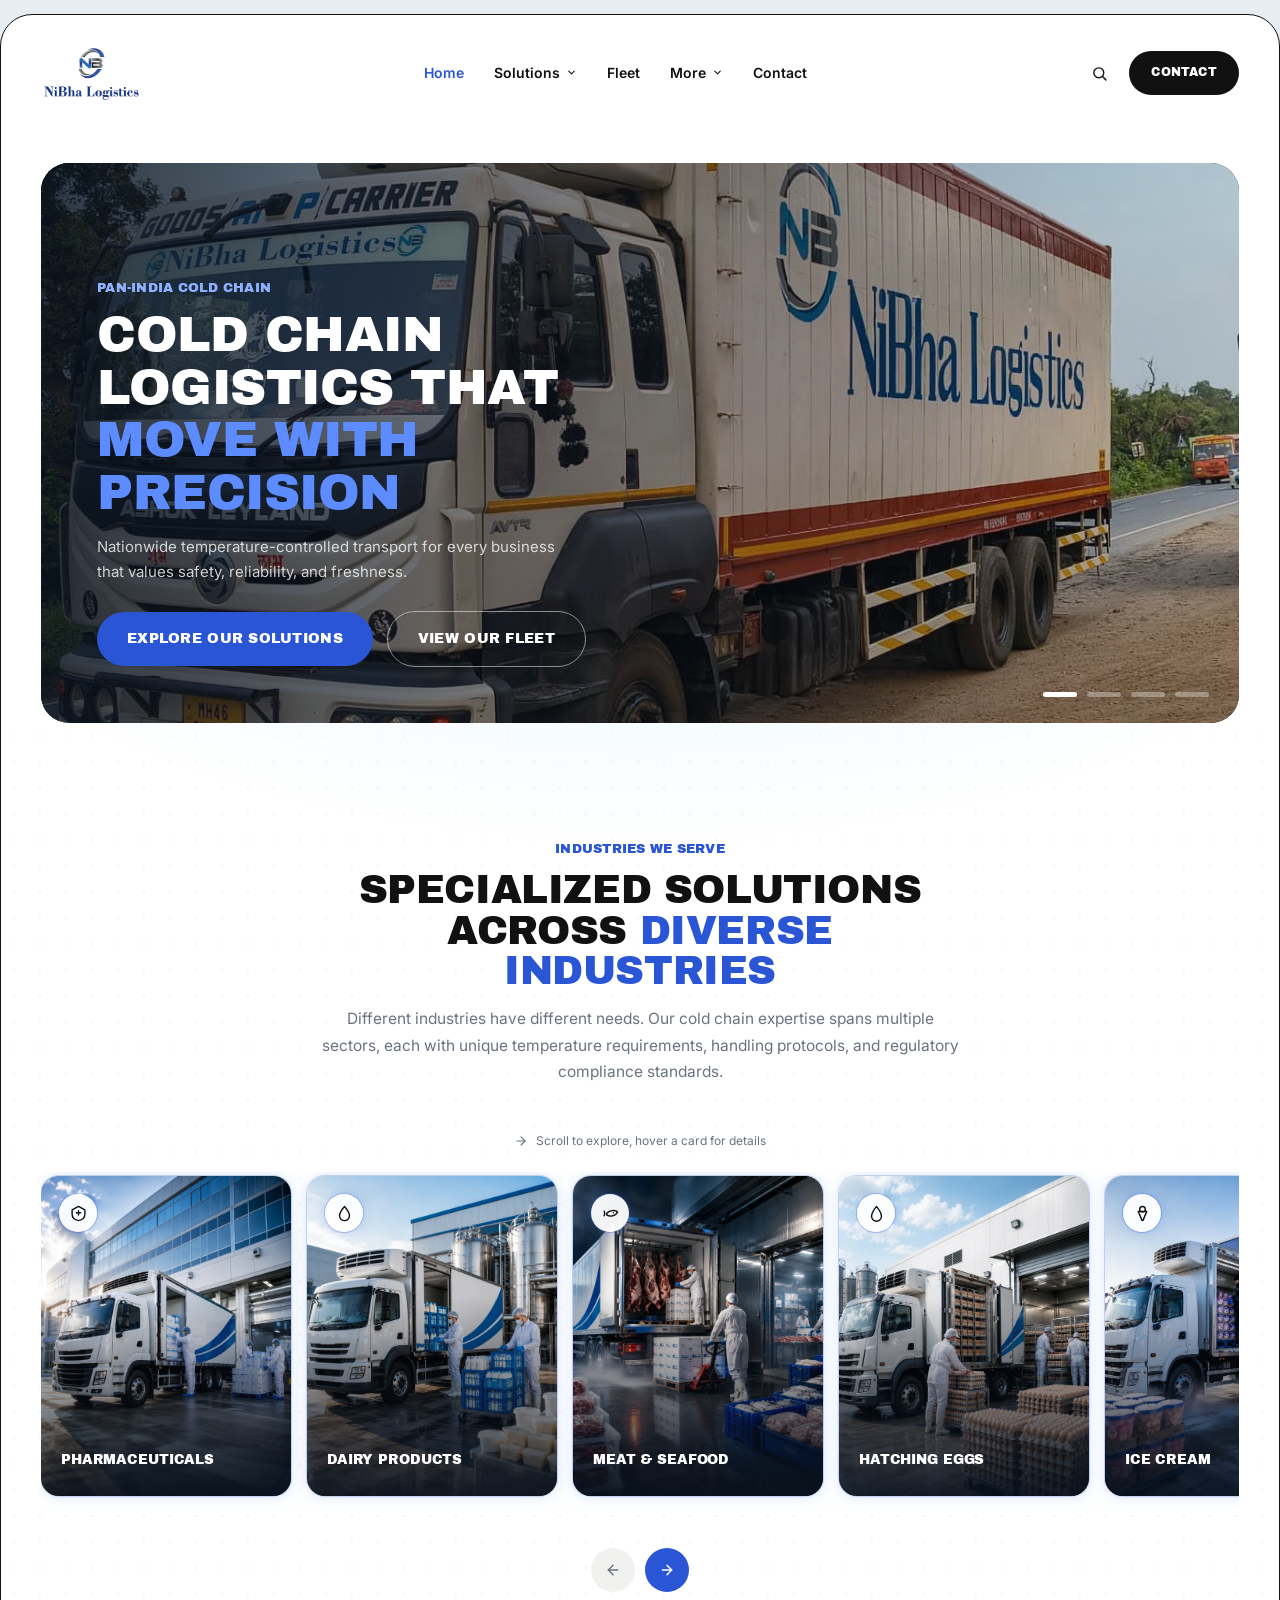
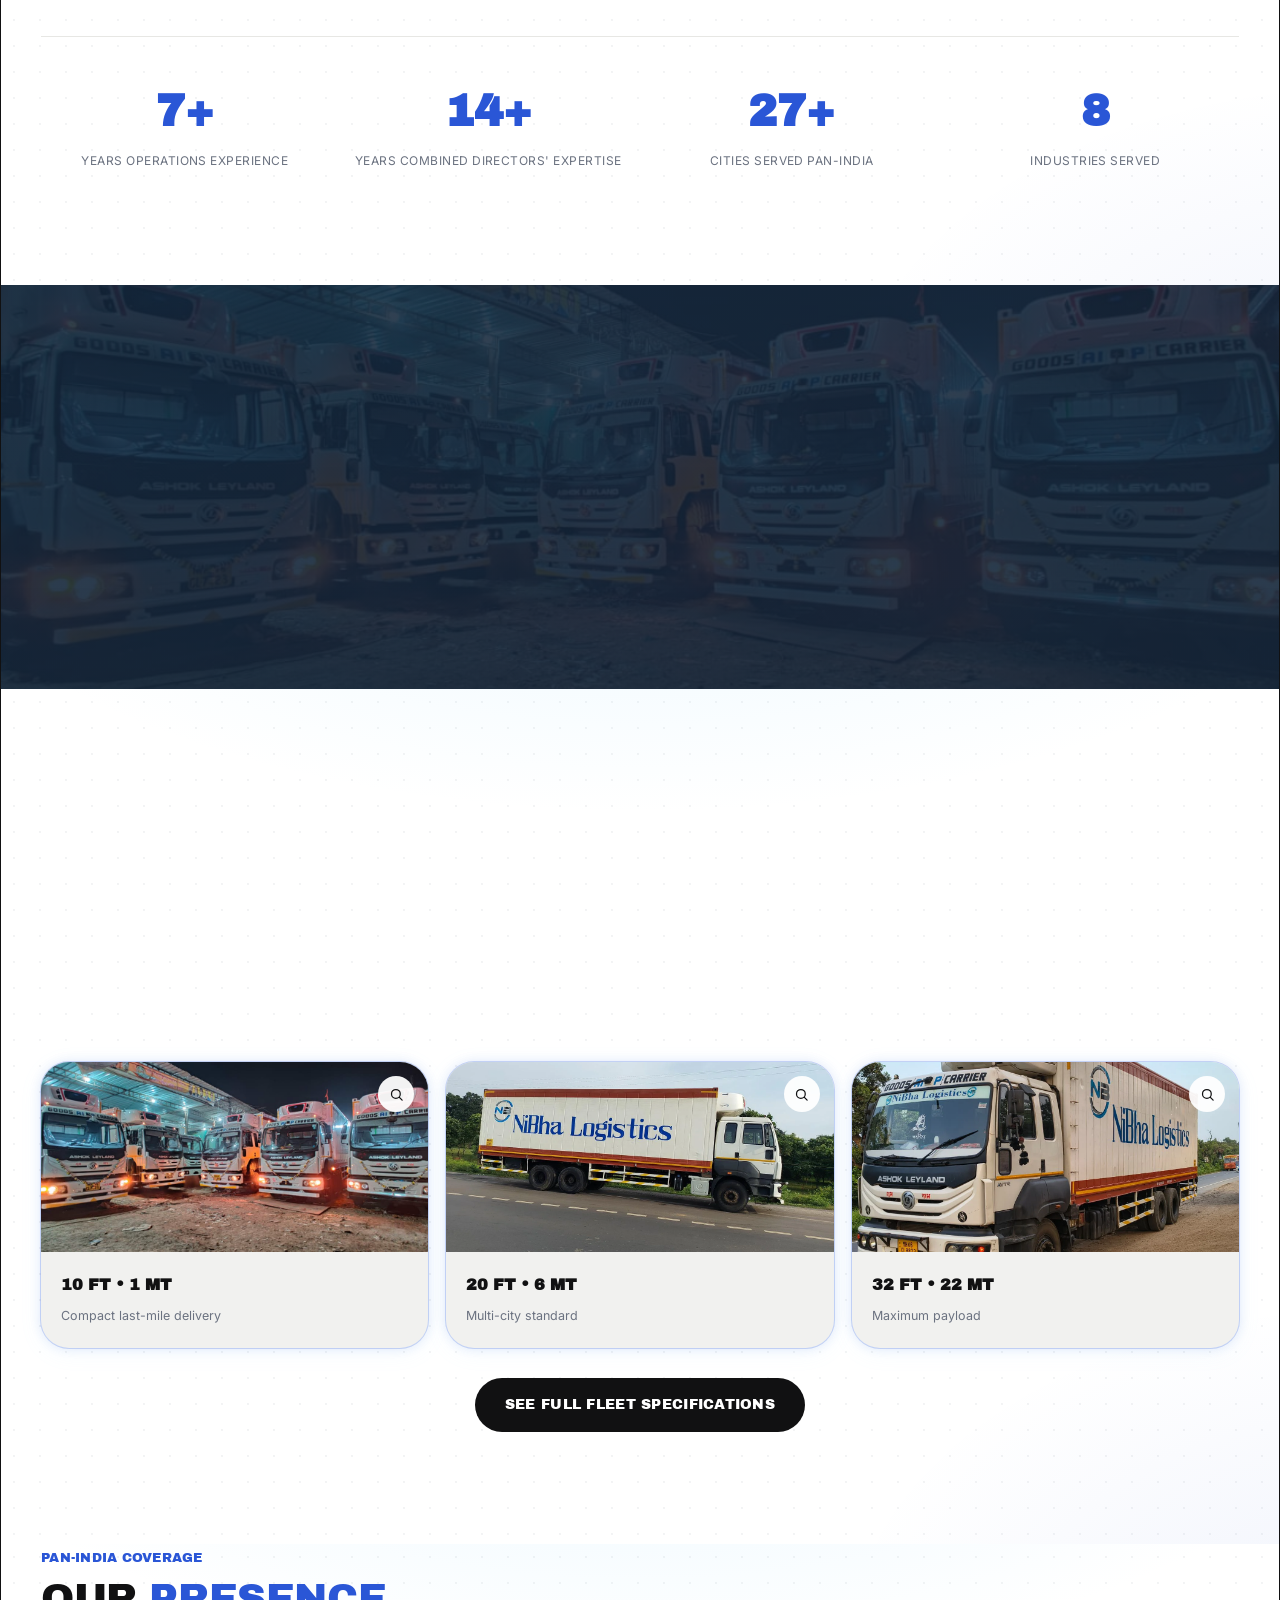
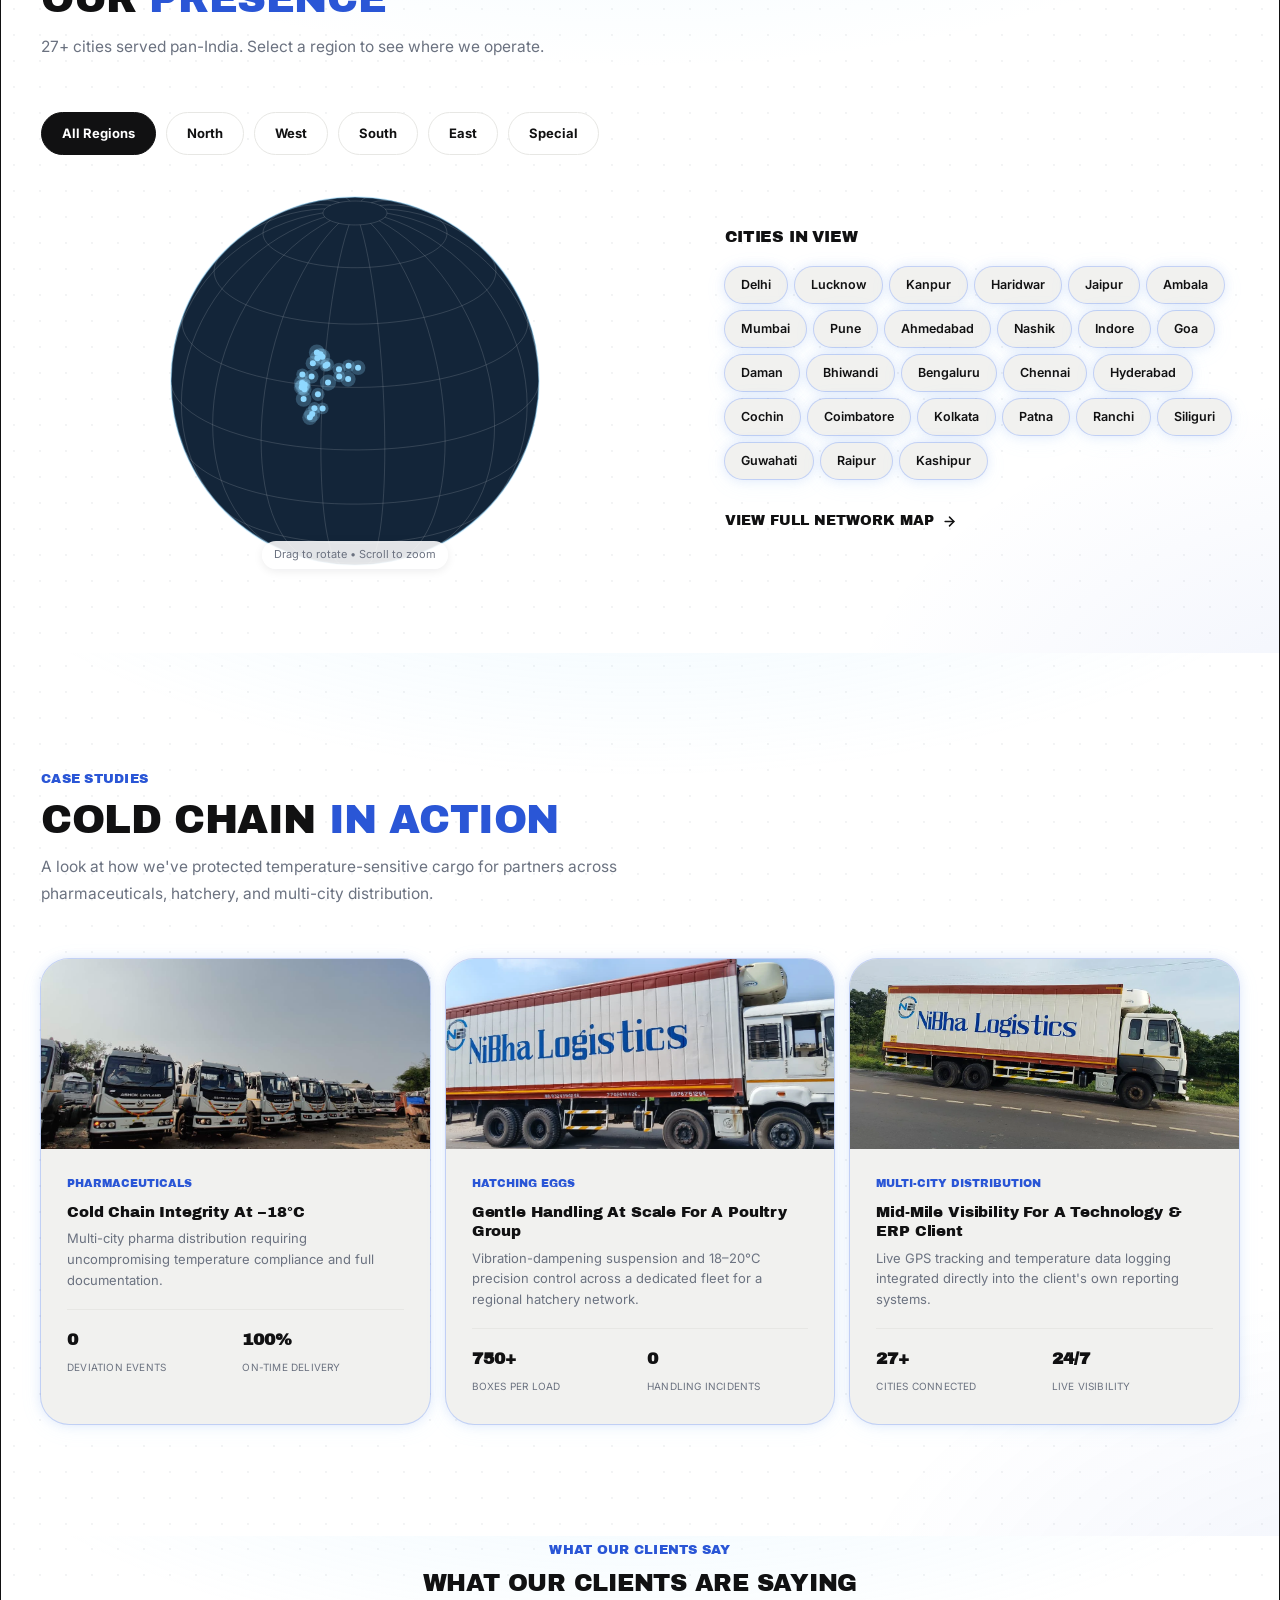
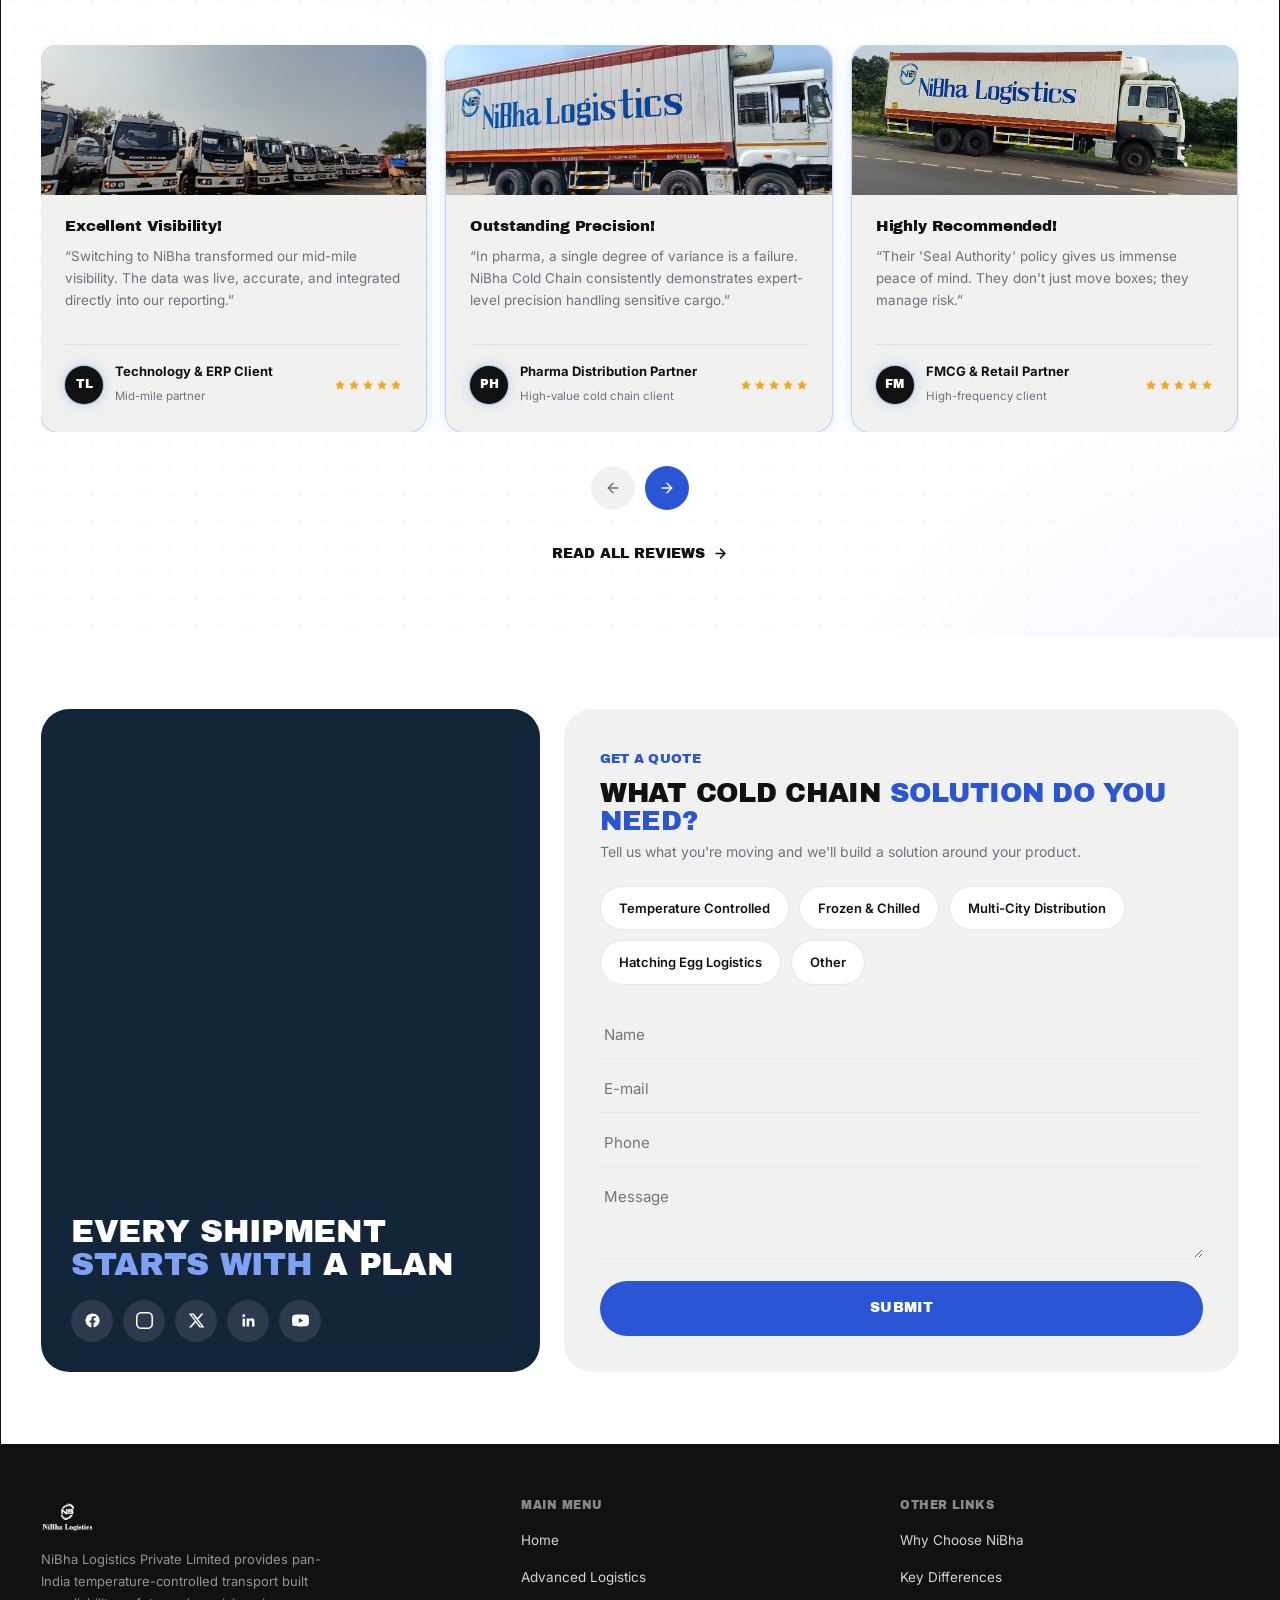
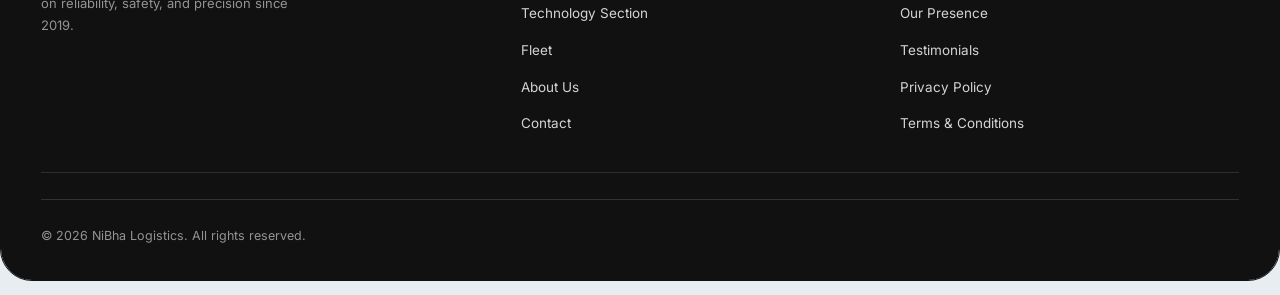
==== commit 89b5cc01: "Industries: real per-industry images + prev/next slider buttons Downloaded the 8 client images from " ====
--- a/index.html
+++ b/index.html
@@ -128,7 +128,7 @@
   </div>
   <div class="industries-strip reveal">
     <div class="industry-tile">
-      <img src="assets/img/hero-1.webp" alt="Pharmaceuticals cold chain transport" loading="lazy">
+      <img src="assets/img/industries/pharmaceuticals.webp" alt="Pharmaceuticals cold chain transport" loading="lazy">
       <div class="tile-scrim"></div>
       <span class="tile-icon"><svg viewBox="0 0 24 24" fill="none" stroke="currentColor" stroke-width="2" stroke-linecap="round" stroke-linejoin="round"><path d="M12 2 3 7v6c0 5 4 8 9 9 5-1 9-4 9-9V7l-9-5Z"/><path d="M12 8v6M9 11h6"/></svg></span>
       <div class="tile-content">
@@ -137,7 +137,7 @@
       </div>
     </div>
     <div class="industry-tile">
-      <img src="assets/img/truck-2.jpeg" alt="Dairy products cold chain transport" loading="lazy">
+      <img src="assets/img/industries/dairy.webp" alt="Dairy products cold chain transport" loading="lazy">
       <div class="tile-scrim"></div>
       <span class="tile-icon"><svg viewBox="0 0 24 24" fill="none" stroke="currentColor" stroke-width="2" stroke-linecap="round" stroke-linejoin="round"><path d="M12 2s7 8 7 13a7 7 0 0 1-14 0c0-5 7-13 7-13Z"/></svg></span>
       <div class="tile-content">
@@ -146,7 +146,7 @@
       </div>
     </div>
     <div class="industry-tile">
-      <img src="assets/img/hero-3.webp" alt="Meat and seafood cold chain transport" loading="lazy">
+      <img src="assets/img/industries/meat-seafood.webp" alt="Meat and seafood cold chain transport" loading="lazy">
       <div class="tile-scrim"></div>
       <span class="tile-icon"><svg viewBox="0 0 24 24" fill="none" stroke="currentColor" stroke-width="2" stroke-linecap="round" stroke-linejoin="round"><path d="M6.5 12c3-4 12-6 15.5-2-2 4-9 8-15.5 4Z"/><path d="M3 9c1 1 1 5 0 6"/><circle cx="16" cy="11" r="1" fill="currentColor" stroke="none"/></svg></span>
       <div class="tile-content">
@@ -155,7 +155,7 @@
       </div>
     </div>
     <div class="industry-tile">
-      <img src="assets/img/truck-1.jpeg" alt="Hatching eggs cold chain transport" loading="lazy">
+      <img src="assets/img/industries/hatching-eggs.webp" alt="Hatching eggs cold chain transport" loading="lazy">
       <div class="tile-scrim"></div>
       <span class="tile-icon"><svg viewBox="0 0 24 24" fill="none" stroke="currentColor" stroke-width="2" stroke-linecap="round" stroke-linejoin="round"><path d="M12 2C8 7 5 12 5 16a7 7 0 0 0 14 0c0-4-3-9-7-14Z"/></svg></span>
       <div class="tile-content">
@@ -164,7 +164,7 @@
       </div>
     </div>
     <div class="industry-tile">
-      <img src="assets/img/hero-4.webp" alt="Ice cream cold chain transport" loading="lazy">
+      <img src="assets/img/industries/ice-cream.webp" alt="Ice cream cold chain transport" loading="lazy">
       <div class="tile-scrim"></div>
       <span class="tile-icon"><svg viewBox="0 0 24 24" fill="none" stroke="currentColor" stroke-width="2" stroke-linecap="round" stroke-linejoin="round"><path d="M6 9h12l-5 12a1 1 0 0 1-2 0Z"/><circle cx="12" cy="6" r="4"/></svg></span>
       <div class="tile-content">
@@ -173,7 +173,7 @@
       </div>
     </div>
     <div class="industry-tile">
-      <img src="assets/img/hero-2.webp" alt="Chocolates and confectionery cold chain transport" loading="lazy">
+      <img src="assets/img/industries/chocolates.webp" alt="Chocolates and confectionery cold chain transport" loading="lazy">
       <div class="tile-scrim"></div>
       <span class="tile-icon"><svg viewBox="0 0 24 24" fill="none" stroke="currentColor" stroke-width="2" stroke-linecap="round" stroke-linejoin="round"><rect x="4" y="4" width="16" height="16" rx="2"/><path d="M4 10h16M10 4v16"/></svg></span>
       <div class="tile-content">
@@ -182,7 +182,7 @@
       </div>
     </div>
     <div class="industry-tile">
-      <img src="assets/img/truck-2.jpeg" alt="Fast food and QSR cold chain transport" loading="lazy">
+      <img src="assets/img/industries/fast-food.webp" alt="Fast food and QSR cold chain transport" loading="lazy">
       <div class="tile-scrim"></div>
       <span class="tile-icon"><svg viewBox="0 0 24 24" fill="none" stroke="currentColor" stroke-width="2" stroke-linecap="round" stroke-linejoin="round"><path d="M5 9a7 4 0 0 1 14 0"/><path d="M4 15a1 1 0 0 0 0 3h16a1 1 0 0 0 0-3"/><path d="M4 9h16v6H4z"/></svg></span>
       <div class="tile-content">
@@ -191,7 +191,7 @@
       </div>
     </div>
     <div class="industry-tile">
-      <img src="assets/img/hero-1.webp" alt="Agro and floriculture cold chain transport" loading="lazy">
+      <img src="assets/img/industries/agro.webp" alt="Agro and floriculture cold chain transport" loading="lazy">
       <div class="tile-scrim"></div>
       <span class="tile-icon"><svg viewBox="0 0 24 24" fill="none" stroke="currentColor" stroke-width="2" stroke-linecap="round" stroke-linejoin="round"><path d="M11 20A7 7 0 0 1 4 13c0-5 5-9 12-11 0 8-2 15-5 18Z"/><path d="M4 13c4 0 8 2 9 7"/></svg></span>
       <div class="tile-content">
@@ -199,6 +199,10 @@
         <p>Farm-to-market freshness for fresh produce, flowers, and agricultural products.</p>
       </div>
     </div>
+  </div>
+  <div class="testi-nav">
+    <button id="indPrev" class="prev" aria-label="Previous industries"><svg viewBox="0 0 24 24" fill="none" stroke="currentColor" stroke-width="2.2" stroke-linecap="round" stroke-linejoin="round"><line x1="19" y1="12" x2="5" y2="12"/><polyline points="12 19 5 12 12 5"/></svg></button>
+    <button id="indNext" class="next" aria-label="Next industries"><svg viewBox="0 0 24 24" fill="none" stroke="currentColor" stroke-width="2.2" stroke-linecap="round" stroke-linejoin="round"><line x1="5" y1="12" x2="19" y2="12"/><polyline points="12 5 19 12 12 19"/></svg></button>
   </div>
   <div class="stats-strip reveal">
     <div class="stat"><strong>7+</strong><span>Years Operations Experience</span></div>
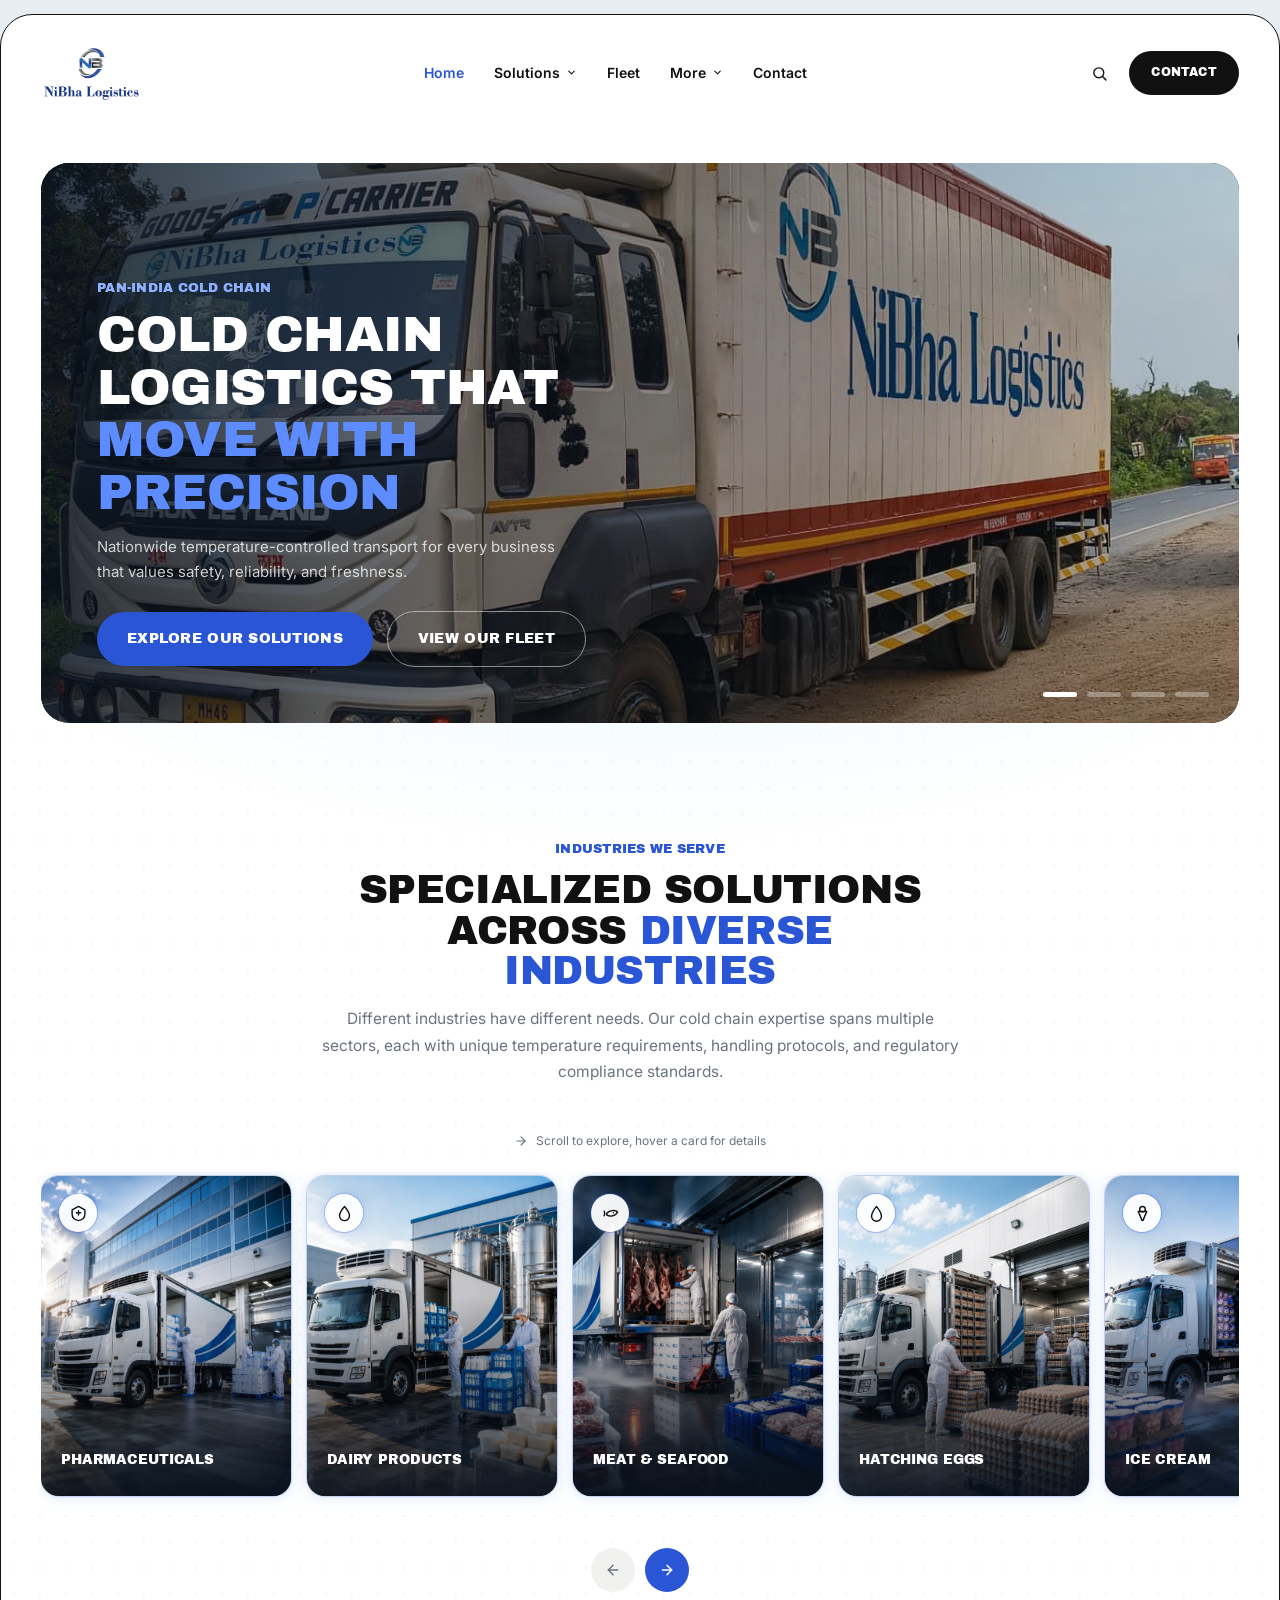
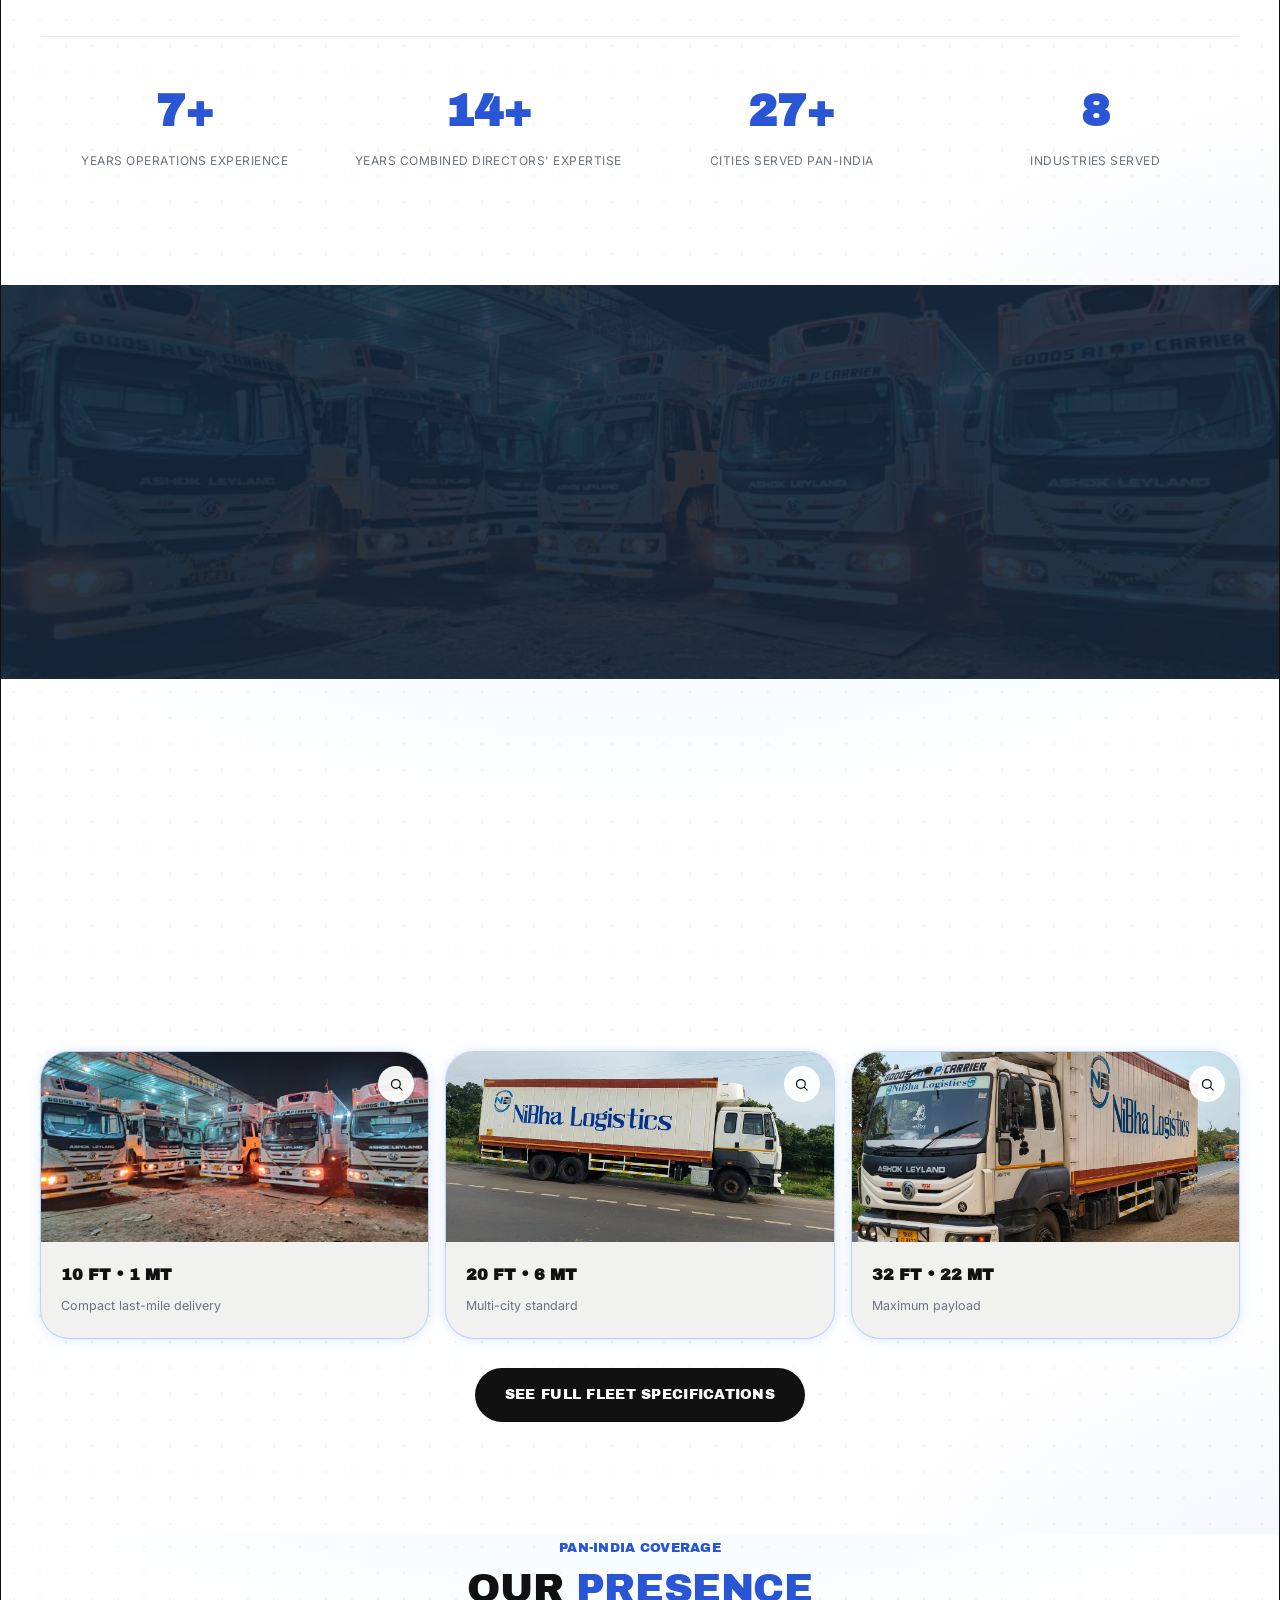
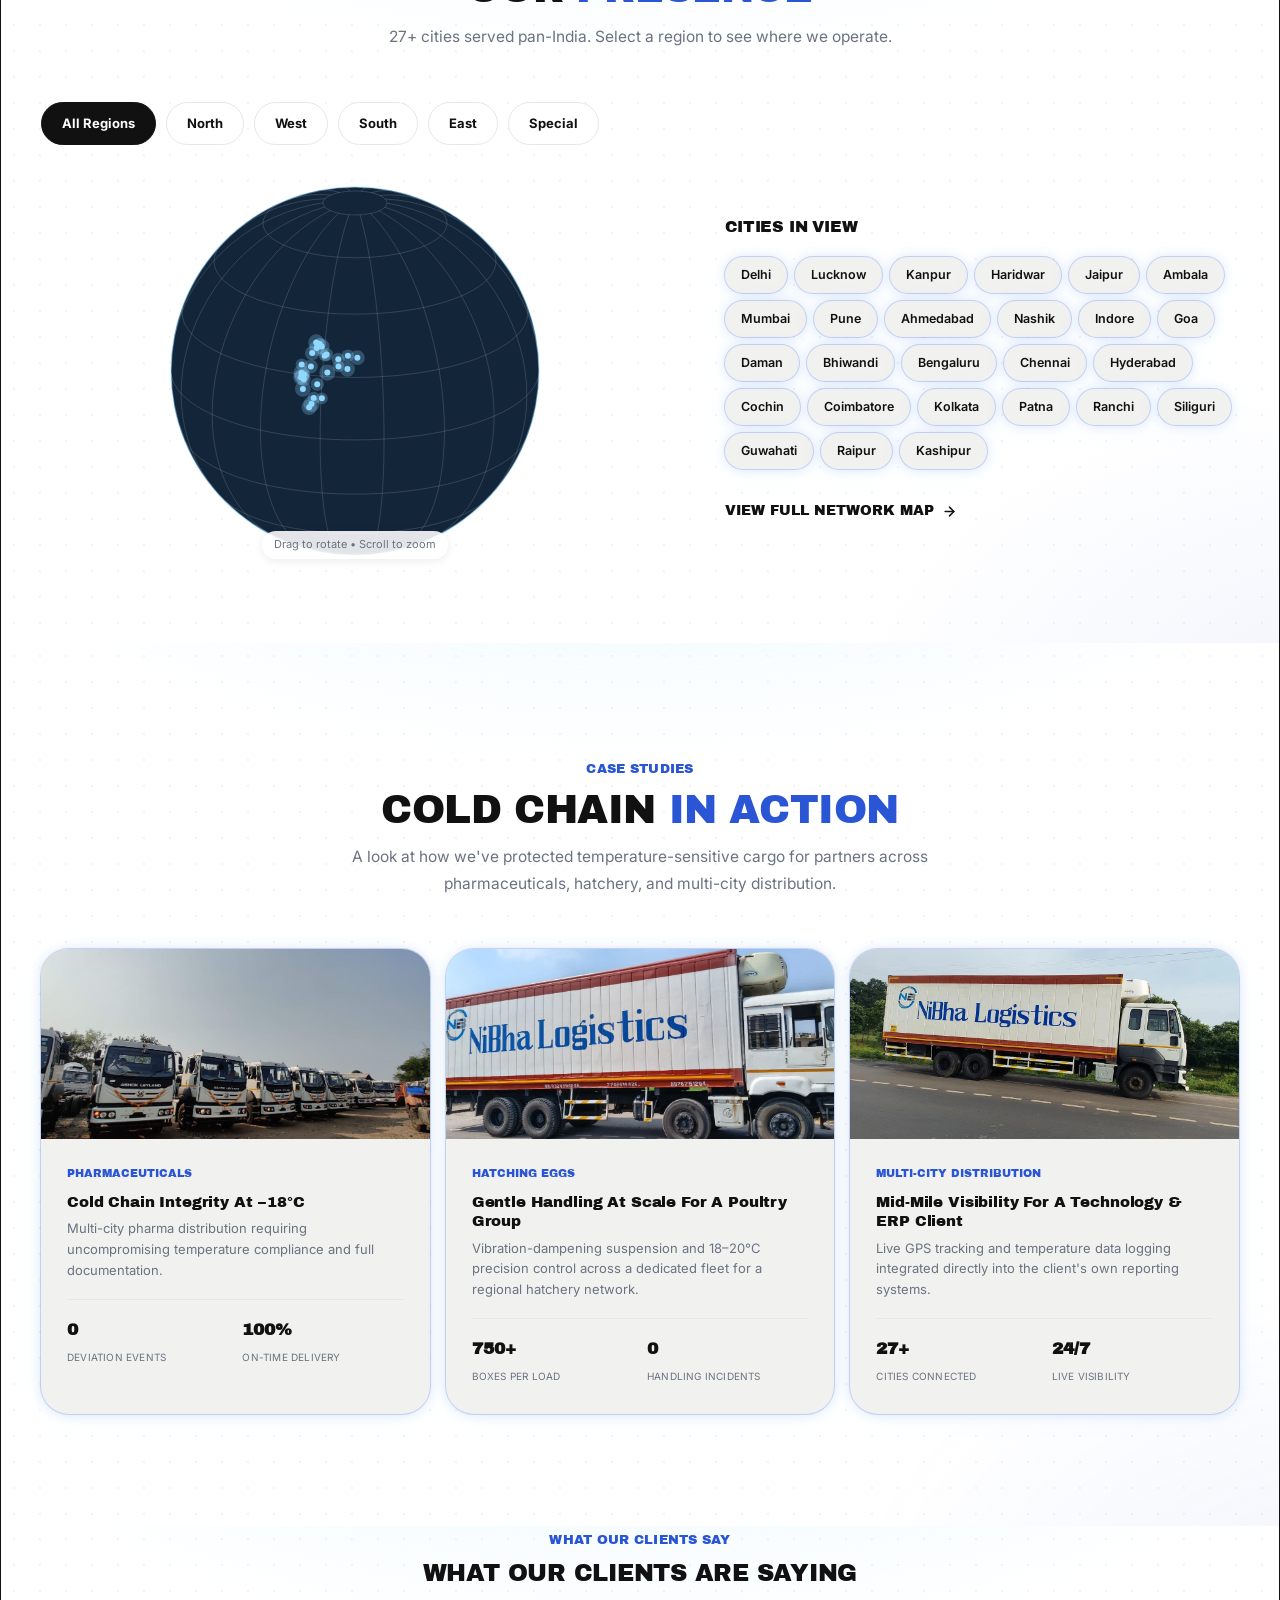
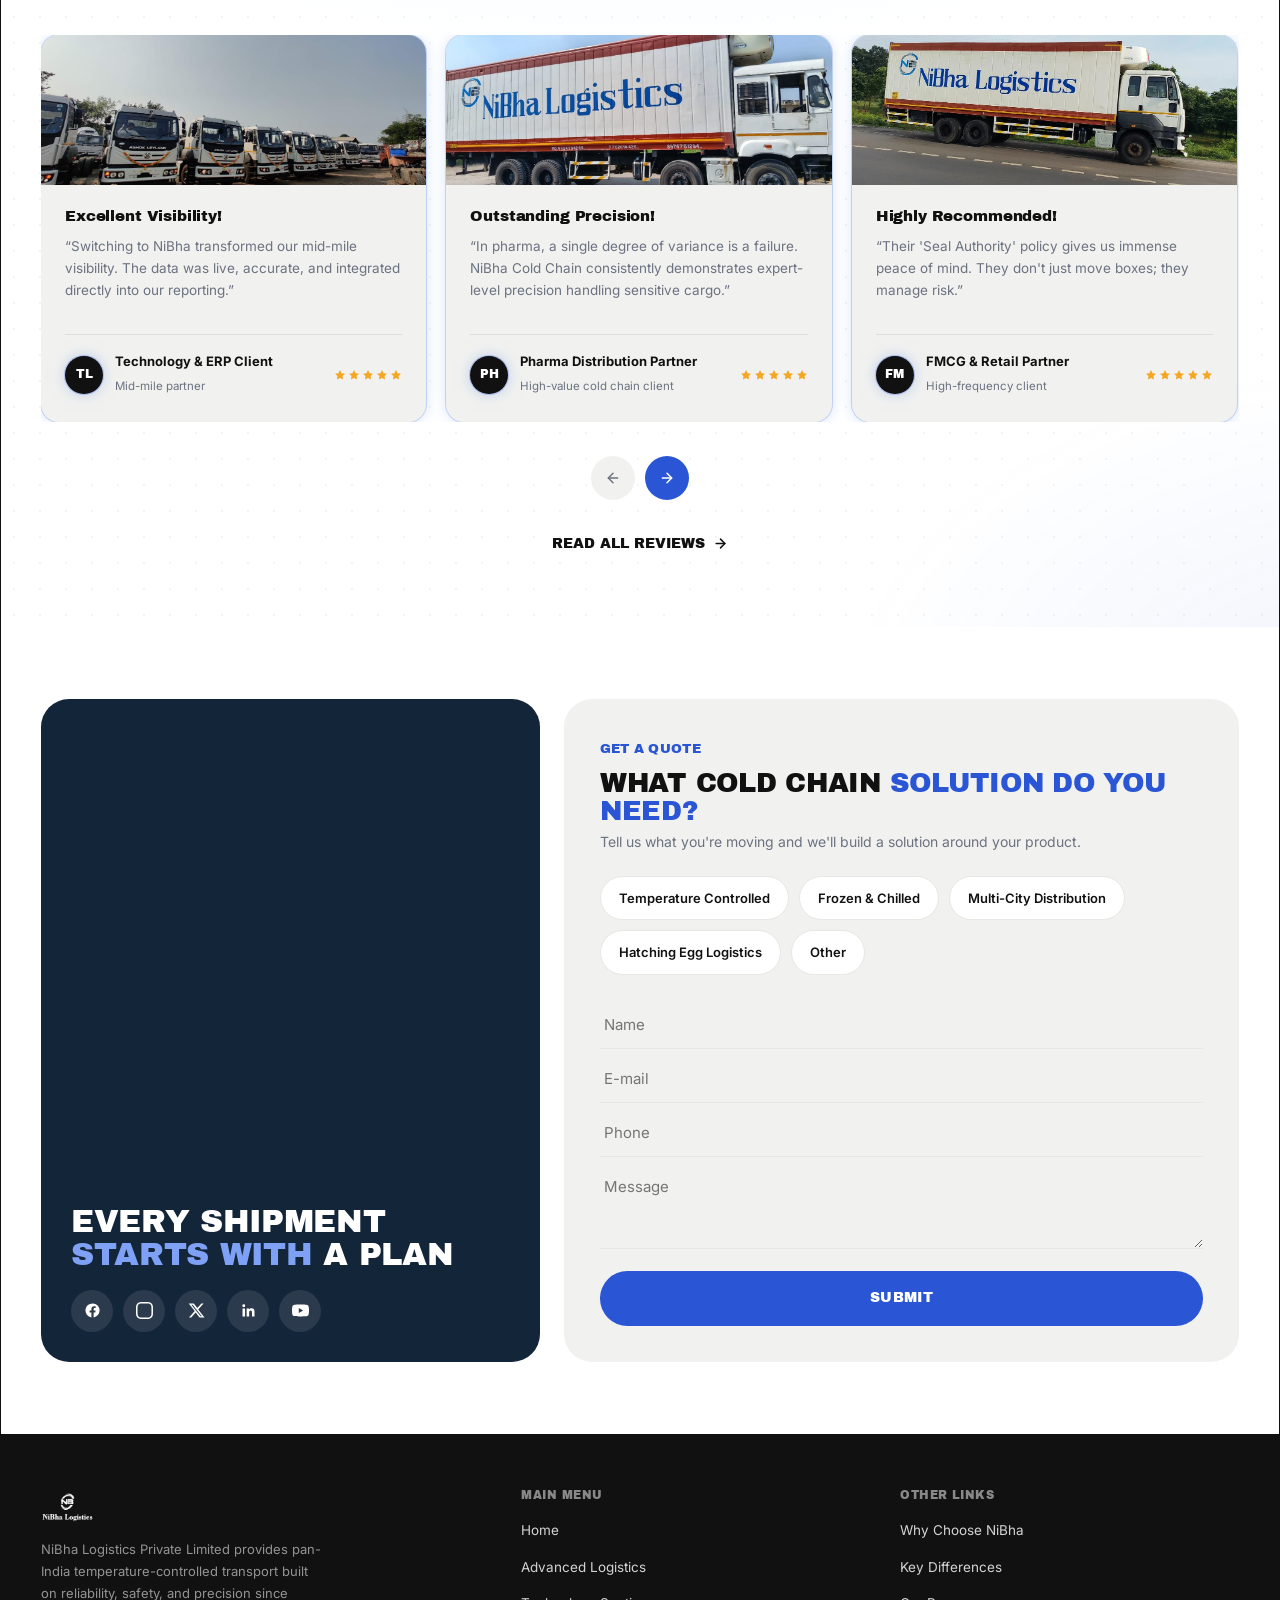
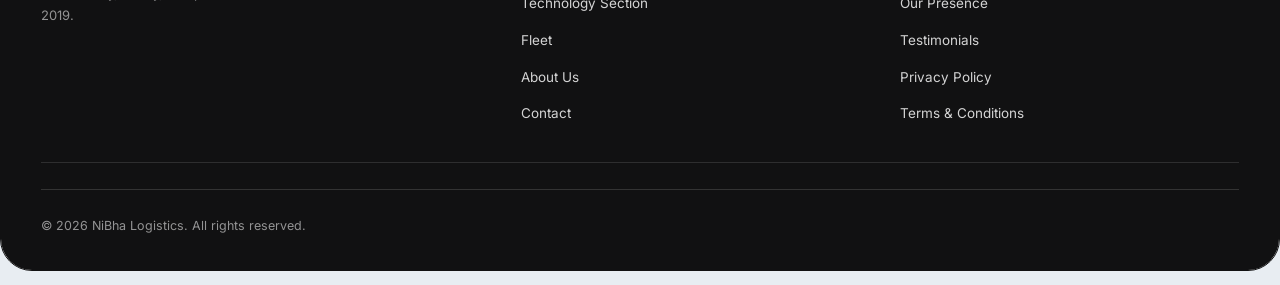
==== commit b33cdb9f: "Real partner logos in an auto-scrolling marquee (Trusted By band) Downloaded all 18 partner logos fr" ====
--- a/index.html
+++ b/index.html
@@ -218,13 +218,49 @@
     <span class="eyebrow" style="justify-content:center">Trusted By Industry Leaders</span>
     <h2>Partnering With Brands Across India</h2>
   </div>
-  <div class="partners-slider reveal">
-    <div class="partner-tile"><span>Pharma Distribution Partner</span></div>
-    <div class="partner-tile"><span>FMCG &amp; Retail Partner</span></div>
-    <div class="partner-tile"><span>Dairy &amp; Frozen Foods Brand</span></div>
-    <div class="partner-tile"><span>QSR Chain Partner</span></div>
-    <div class="partner-tile"><span>Hatchery &amp; Poultry Group</span></div>
-    <div class="partner-tile"><span>E-commerce Cold Chain Partner</span></div>
+  <div class="partners-marquee reveal" id="partnersMarquee" aria-label="NiBha Logistics partner brands">
+    <div class="pm-track">
+      <div class="pm-seq">
+        <div class="partner-tile"><img src="assets/img/partners/awl.webp" alt="AWL" loading="lazy"></div>
+        <div class="partner-tile"><img src="assets/img/partners/amalgam-foods.webp" alt="Amalgam Foods" loading="lazy"></div>
+        <div class="partner-tile"><img src="assets/img/partners/goeld.webp" alt="Goeld" loading="lazy"></div>
+        <div class="partner-tile"><img src="assets/img/partners/jasper.webp" alt="Jasper" loading="lazy"></div>
+        <div class="partner-tile"><img src="assets/img/partners/jorss.webp" alt="Jorss" loading="lazy"></div>
+        <div class="partner-tile"><img src="assets/img/partners/tokai-imperial-rubber.webp" alt="Tokai Imperial Rubber" loading="lazy"></div>
+        <div class="partner-tile"><img src="assets/img/partners/skm-porna-chicken.webp" alt="SKM Porna Chicken" loading="lazy"></div>
+        <div class="partner-tile"><img src="assets/img/partners/shanthi-feeds.webp" alt="Shanthi Feeds" loading="lazy"></div>
+        <div class="partner-tile"><img src="assets/img/partners/bajrang-agro.webp" alt="Bajrang Agro" loading="lazy"></div>
+        <div class="partner-tile"><img src="assets/img/partners/abis-dairy.webp" alt="ABIS Dairy" loading="lazy"></div>
+        <div class="partner-tile"><img src="assets/img/partners/hyfun-foods.webp" alt="HyFun Foods" loading="lazy"></div>
+        <div class="partner-tile"><img src="assets/img/partners/2m-cocoa.webp" alt="2M Cocoa" loading="lazy"></div>
+        <div class="partner-tile"><img src="assets/img/partners/wingreens.webp" alt="Wingreens" loading="lazy"></div>
+        <div class="partner-tile"><img src="assets/img/partners/khadkeshwara.webp" alt="Khadkeshwara" loading="lazy"></div>
+        <div class="partner-tile"><img src="assets/img/partners/suguna-foods.webp" alt="Suguna Foods" loading="lazy"></div>
+        <div class="partner-tile"><img src="assets/img/partners/the-green-earth.webp" alt="The Green Earth" loading="lazy"></div>
+        <div class="partner-tile"><img src="assets/img/partners/earth-fresh-foods.webp" alt="Earth Fresh Foods" loading="lazy"></div>
+        <div class="partner-tile"><img src="assets/img/partners/ibg.webp" alt="IBG" loading="lazy"></div>
+      </div>
+      <div class="pm-seq" aria-hidden="true">
+        <div class="partner-tile"><img src="assets/img/partners/awl.webp" alt="" loading="lazy"></div>
+        <div class="partner-tile"><img src="assets/img/partners/amalgam-foods.webp" alt="" loading="lazy"></div>
+        <div class="partner-tile"><img src="assets/img/partners/goeld.webp" alt="" loading="lazy"></div>
+        <div class="partner-tile"><img src="assets/img/partners/jasper.webp" alt="" loading="lazy"></div>
+        <div class="partner-tile"><img src="assets/img/partners/jorss.webp" alt="" loading="lazy"></div>
+        <div class="partner-tile"><img src="assets/img/partners/tokai-imperial-rubber.webp" alt="" loading="lazy"></div>
+        <div class="partner-tile"><img src="assets/img/partners/skm-porna-chicken.webp" alt="" loading="lazy"></div>
+        <div class="partner-tile"><img src="assets/img/partners/shanthi-feeds.webp" alt="" loading="lazy"></div>
+        <div class="partner-tile"><img src="assets/img/partners/bajrang-agro.webp" alt="" loading="lazy"></div>
+        <div class="partner-tile"><img src="assets/img/partners/abis-dairy.webp" alt="" loading="lazy"></div>
+        <div class="partner-tile"><img src="assets/img/partners/hyfun-foods.webp" alt="" loading="lazy"></div>
+        <div class="partner-tile"><img src="assets/img/partners/2m-cocoa.webp" alt="" loading="lazy"></div>
+        <div class="partner-tile"><img src="assets/img/partners/wingreens.webp" alt="" loading="lazy"></div>
+        <div class="partner-tile"><img src="assets/img/partners/khadkeshwara.webp" alt="" loading="lazy"></div>
+        <div class="partner-tile"><img src="assets/img/partners/suguna-foods.webp" alt="" loading="lazy"></div>
+        <div class="partner-tile"><img src="assets/img/partners/the-green-earth.webp" alt="" loading="lazy"></div>
+        <div class="partner-tile"><img src="assets/img/partners/earth-fresh-foods.webp" alt="" loading="lazy"></div>
+        <div class="partner-tile"><img src="assets/img/partners/ibg.webp" alt="" loading="lazy"></div>
+      </div>
+    </div>
   </div>
 </section>
 
--- a/assets/css/style.css
+++ b/assets/css/style.css
@@ -169,7 +169,8 @@
 .py{padding:112px 40px}
 .py-sm{padding:72px 40px}
 @media (max-width:760px){.py{padding:64px 18px}.py-sm{padding:48px 18px}}
-.section-head{max-width:640px;margin-bottom:52px}
+.section-head{max-width:640px;margin-bottom:52px;margin-left:auto;margin-right:auto;text-align:center}
+.section-head .eyebrow{justify-content:center}
 .section-head.center{max-width:640px;margin-left:auto;margin-right:auto;text-align:center}
 .section-head h2{font-size:clamp(26px,3.4vw,40px)}
 .section-head h2 .hl{color:var(--accent)}
@@ -584,9 +585,8 @@
 .mobile-menu .more-label{font-size:11px;text-transform:uppercase;letter-spacing:.06em;color:var(--muted);padding:14px 12px 4px}
 
 /* ================= INDUSTRIES FILMSTRIP (Home) ================= */
-.industries-strip{display:flex;gap:16px;overflow-x:auto;padding:4px 4px 18px;scroll-snap-type:x mandatory;-webkit-overflow-scrolling:touch}
-.industries-strip::-webkit-scrollbar{height:6px}
-.industries-strip::-webkit-scrollbar-thumb{background:var(--line);border-radius:3px}
+.industries-strip{display:flex;gap:16px;overflow-x:auto;padding:4px 4px 18px;scroll-snap-type:x mandatory;-webkit-overflow-scrolling:touch;scrollbar-width:none;-ms-overflow-style:none}
+.industries-strip::-webkit-scrollbar{display:none}
 .industry-tile{position:relative;flex:0 0 250px;height:320px;border-radius:var(--radius-md);overflow:hidden;scroll-snap-align:start}
 .industry-tile img{position:absolute;inset:0;width:100%;height:100%;object-fit:cover;transition:transform .6s ease}
 .industry-tile:hover img{transform:scale(1.07)}
@@ -737,13 +737,15 @@
 .footer-3col a:hover{color:#fff}
 @media (max-width:760px){.footer-3col{grid-template-columns:1fr;gap:28px}}
 
-/* ================= PARTNERS SLIDER (image/logo tiles) ================= */
-.partners-slider{display:flex;gap:16px;overflow-x:auto;padding:4px 4px 14px;scroll-snap-type:x mandatory;-webkit-overflow-scrolling:touch}
-.partners-slider::-webkit-scrollbar{height:6px}
-.partners-slider::-webkit-scrollbar-thumb{background:rgba(255,255,255,.2);border-radius:3px}
-.partner-tile{flex:0 0 210px;height:104px;border-radius:var(--radius-md);background:rgba(255,255,255,.06);border:1px solid rgba(255,255,255,.14);display:flex;align-items:center;justify-content:center;scroll-snap-align:start;transition:background-color .2s ease}
-.partner-tile:hover{background:rgba(255,255,255,.11)}
-.partner-tile span{font-family:'Archivo Black',sans-serif;font-size:12.5px;text-transform:uppercase;color:rgba(255,255,255,.72);text-align:center;padding:0 16px;line-height:1.4}
+/* ================= PARTNERS MARQUEE (auto-scrolling logo strip) ================= */
+.partners-marquee{overflow:hidden;position:relative;padding:4px 0}
+.pm-track{display:flex;width:max-content;animation:pm-scroll var(--pm-dur,50s) linear infinite}
+.partners-marquee:hover .pm-track{animation-play-state:paused}
+.pm-seq{display:flex;align-items:stretch;gap:16px;padding-right:16px}
+.partner-tile{flex:0 0 auto;width:190px;height:104px;border-radius:var(--radius-md);background:#fff;display:flex;align-items:center;justify-content:center;padding:14px 18px}
+.partner-tile img{max-height:72px;max-width:154px;width:auto;height:auto;object-fit:contain}
+@keyframes pm-scroll{to{transform:translateX(-50%)}}
+@media (prefers-reduced-motion:reduce){.pm-track{animation:none}}
 
 /* ================= TESTIMONIALS GRID (dedicated page) ================= */
 .testimonials-page-grid{display:grid;grid-template-columns:repeat(3,1fr);gap:20px}
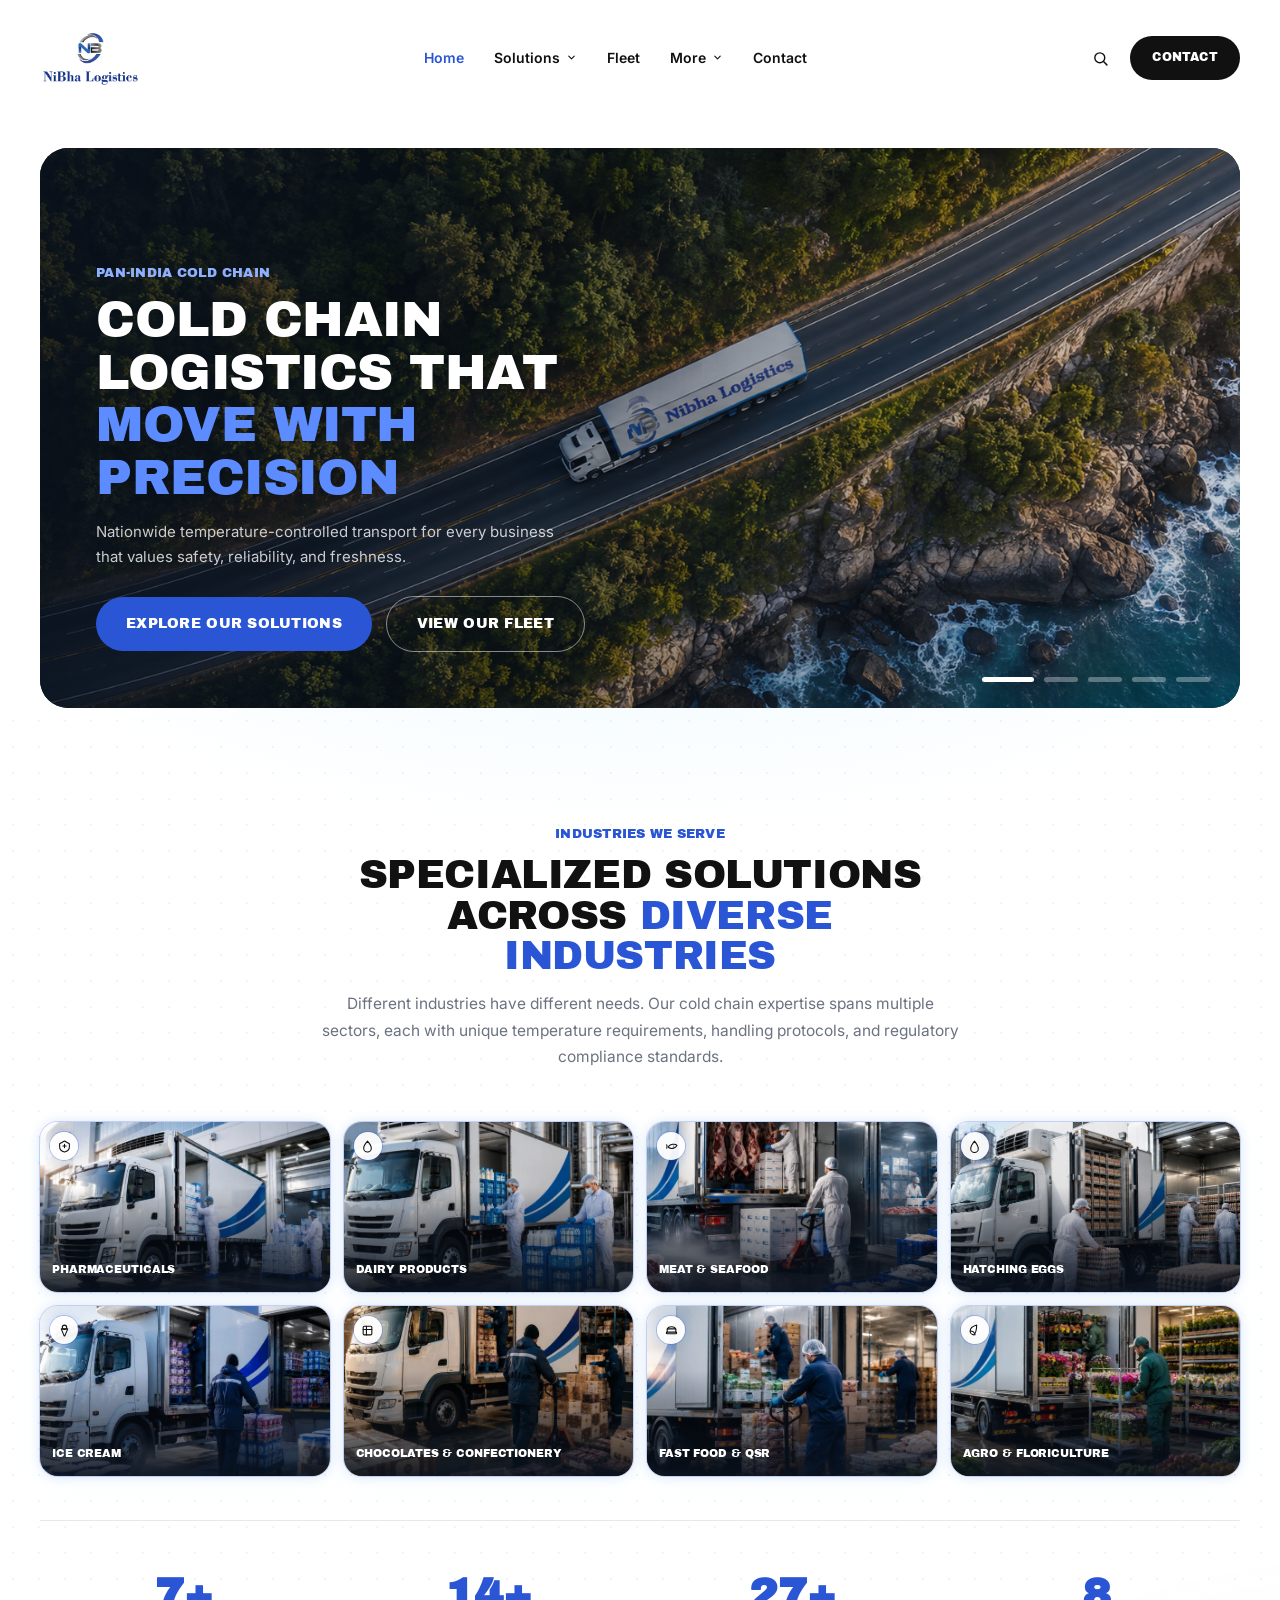
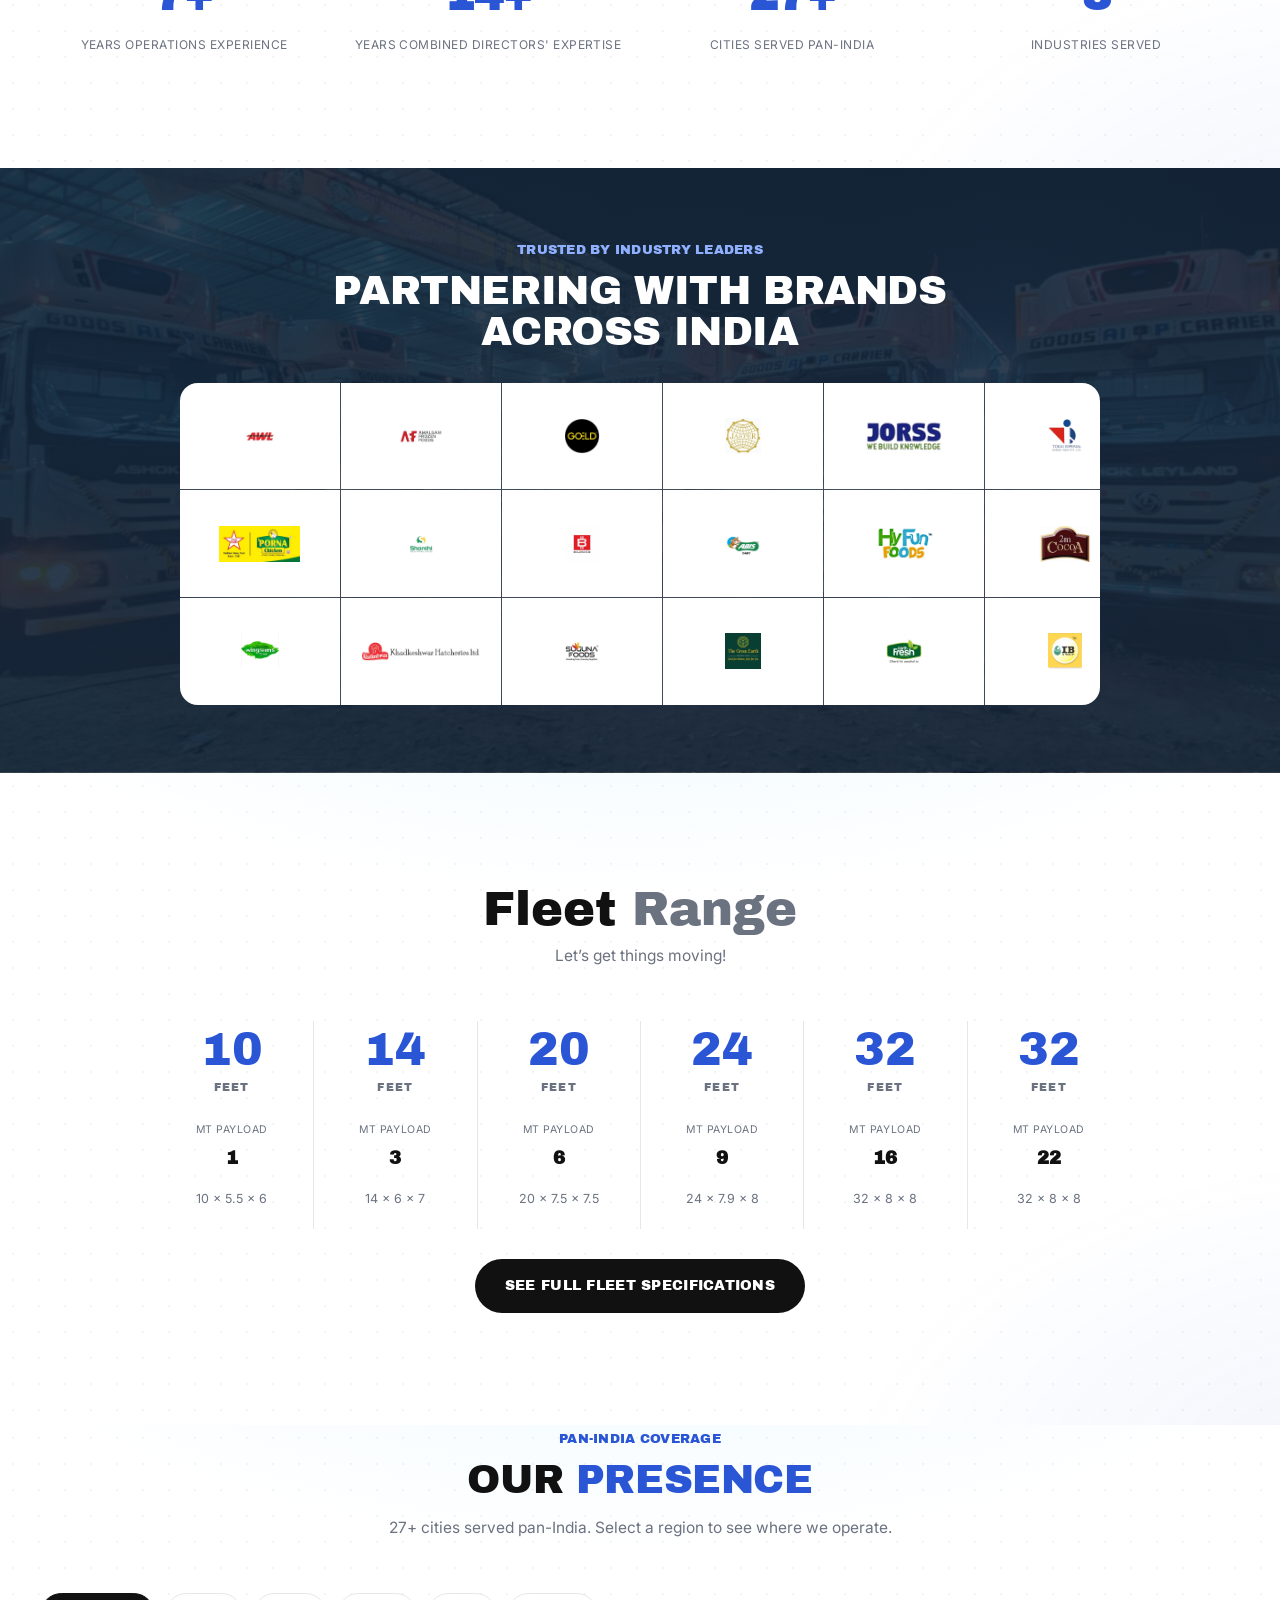
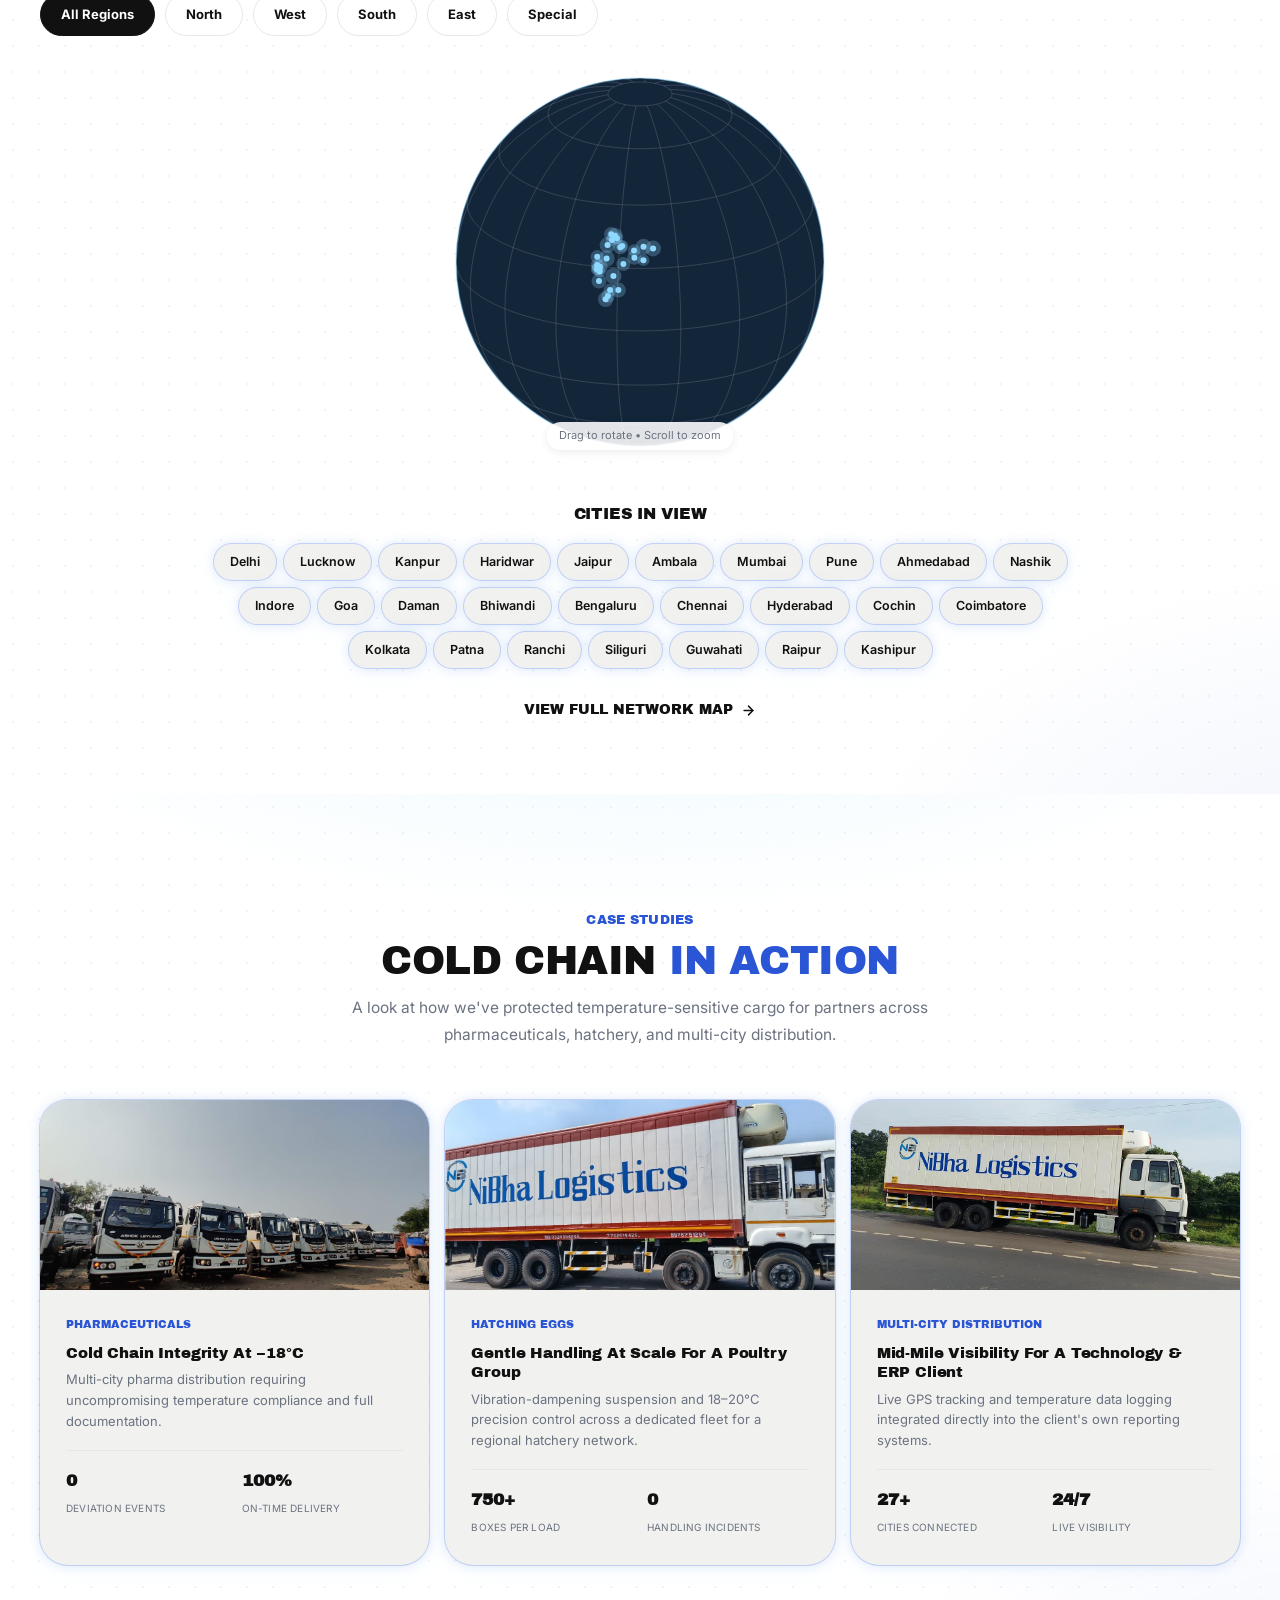
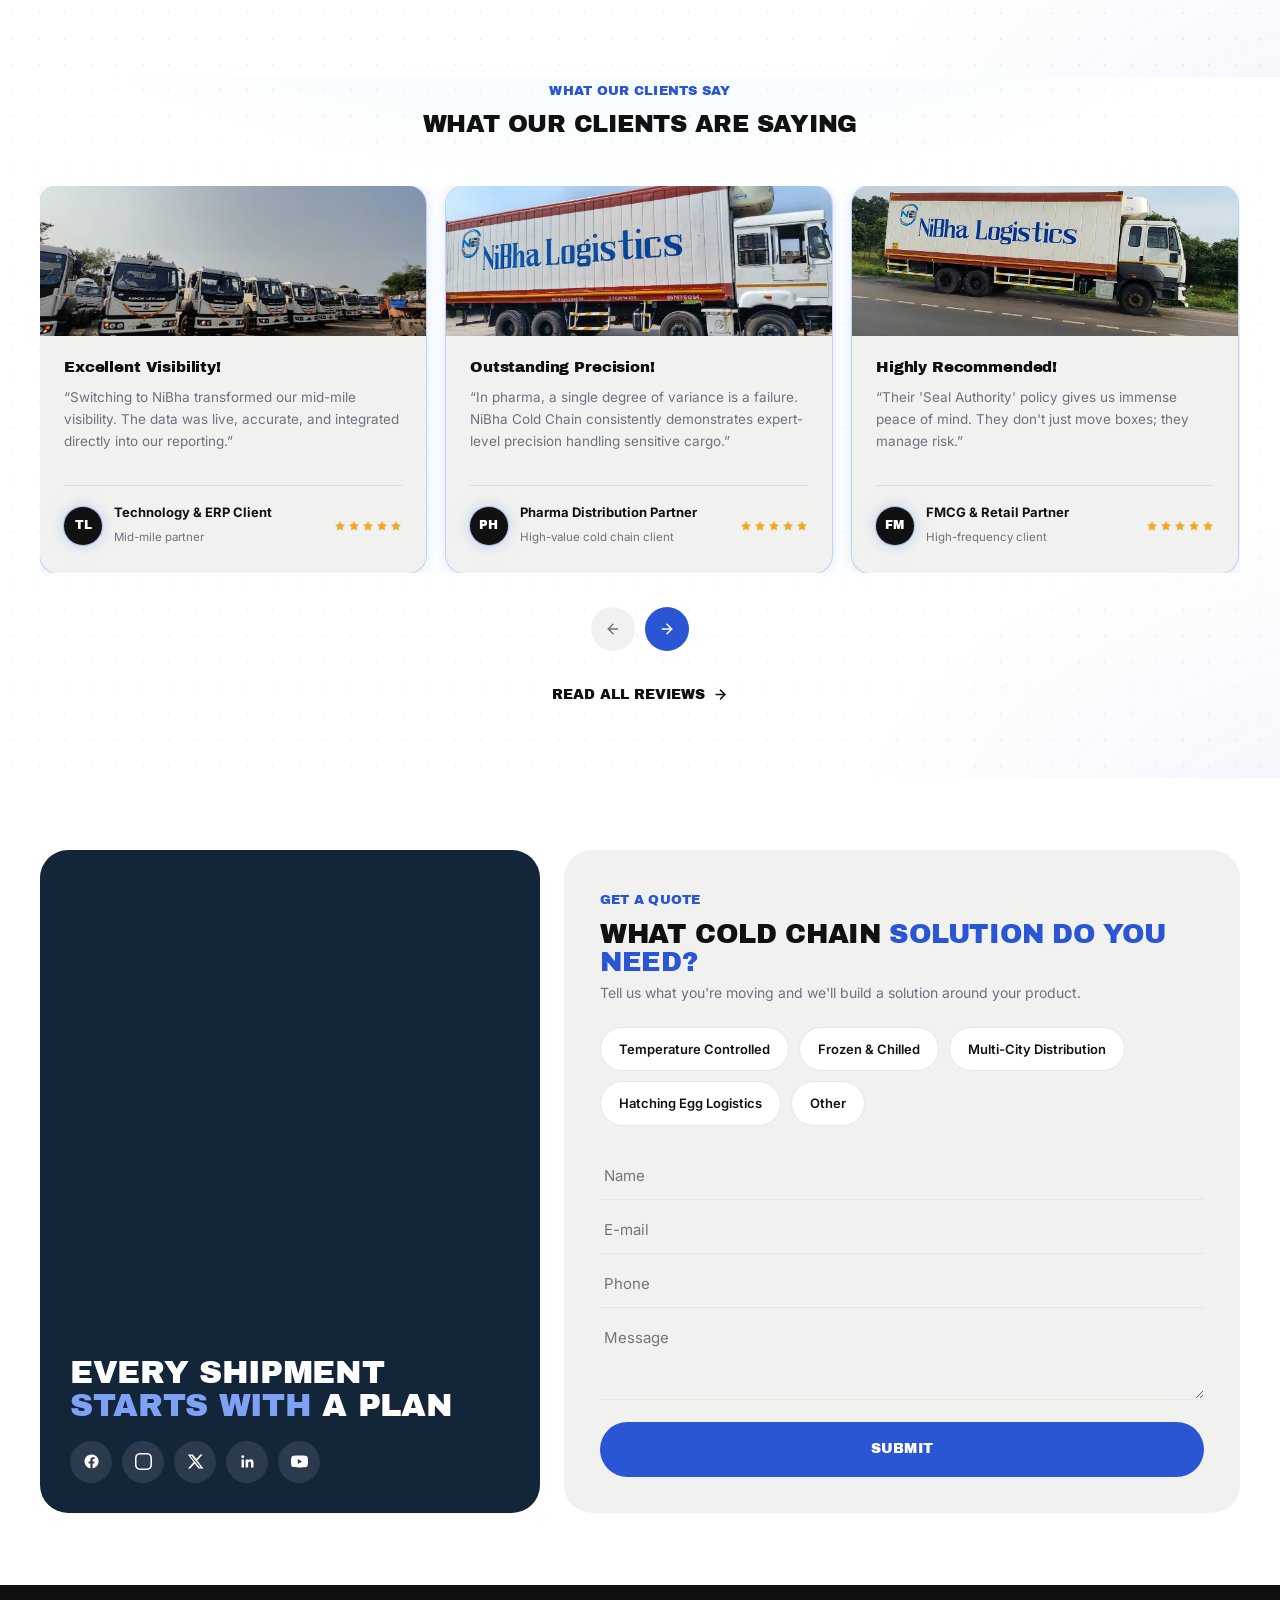
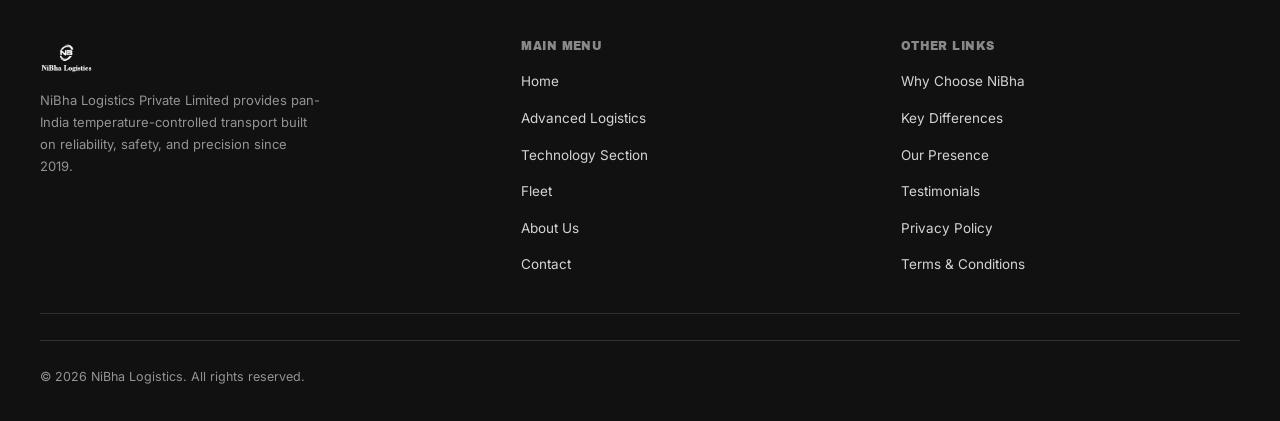
==== commit ea0bb88b: "Redesign hero, fleet range, industries, partners, and mobile layout - New aerial hero image as slide" ====
--- a/index.html
+++ b/index.html
@@ -74,11 +74,9 @@
 <!-- ============================================================ HERO SLIDER ============================================================ -->
 <section class="hero">
   <div class="hero-slider" id="heroSlider">
-    <!-- Slide 1: hero video -->
-    <div class="hero-slide slide-video is-active">
-      <video autoplay muted loop playsinline poster="assets/img/hero-4.webp">
-        <source src="assets/video/hero-bridge-truck.mp4" type="video/mp4">
-      </video>
+    <!-- Slide 1: aerial coastal highway hero image -->
+    <div class="hero-slide slide-image is-active">
+      <img class="slide-bg" src="assets/img/hero-aerial-highway.png" alt="NiBha Logistics truck on a coastal highway, aerial view" loading="eager">
       <div class="slide-scrim"></div>
       <div class="slide-content">
         <span class="eyebrow">Pan-India Cold Chain</span>
@@ -91,17 +89,24 @@
       </div>
     </div>
 
-    <!-- Slide 2: client banner artwork -->
+    <!-- Slide 2: hero video -->
+    <div class="hero-slide slide-banner-full">
+      <video muted loop playsinline poster="assets/img/hero-4.webp">
+        <source src="assets/video/hero-bridge-truck.mp4" type="video/mp4">
+      </video>
+    </div>
+
+    <!-- Slide 3: client banner artwork -->
     <div class="hero-slide slide-banner-full">
       <img class="slide-bg" src="assets/img/nibha-banner-1.png" alt="NiBha Logistics — Creating Sustainable Value Chains. End-to-end cold chain logistics solutions." loading="lazy">
     </div>
 
-    <!-- Slide 3: client banner artwork (crop biased upward so the logo stays visible) -->
+    <!-- Slide 4: client banner artwork (crop biased upward so the logo stays visible) -->
     <div class="hero-slide slide-banner-full slide-focus-top">
       <img class="slide-bg" src="assets/img/nibha-banner-2.png" alt="NiBha Logistics — Driven by Commitment, Defined by Reliability. Safe, reliable, sustainable, always." loading="lazy">
     </div>
 
-    <!-- Slide 4: client banner artwork -->
+    <!-- Slide 5: client banner artwork -->
     <div class="hero-slide slide-banner-full">
       <img class="slide-bg" src="assets/img/nibha-banner-3.png" alt="NiBha Logistics — Moving Today, Delivering Tomorrow. End-to-end cold chain logistics solutions." loading="lazy">
     </div>
@@ -111,6 +116,7 @@
       <button class="hero-dot" aria-label="Slide 2"></button>
       <button class="hero-dot" aria-label="Slide 3"></button>
       <button class="hero-dot" aria-label="Slide 4"></button>
+      <button class="hero-dot" aria-label="Slide 5"></button>
     </div>
   </div>
 </section>
@@ -122,10 +128,6 @@
     <h2>Specialized Solutions Across <span class="hl">Diverse Industries</span></h2>
     <p>Different industries have different needs. Our cold chain expertise spans multiple sectors, each with unique temperature requirements, handling protocols, and regulatory compliance standards.</p>
   </div>
-  <div class="industries-scroll-hint reveal">
-    <svg viewBox="0 0 24 24" fill="none" stroke="currentColor" stroke-width="2" stroke-linecap="round" stroke-linejoin="round"><line x1="5" y1="12" x2="19" y2="12"/><polyline points="12 5 19 12 12 19"/></svg>
-    Scroll to explore, hover a card for details
-  </div>
   <div class="industries-strip reveal">
     <div class="industry-tile">
       <img src="assets/img/industries/pharmaceuticals.webp" alt="Pharmaceuticals cold chain transport" loading="lazy">
@@ -199,10 +201,6 @@
         <p>Farm-to-market freshness for fresh produce, flowers, and agricultural products.</p>
       </div>
     </div>
-  </div>
-  <div class="testi-nav">
-    <button id="indPrev" class="prev" aria-label="Previous industries"><svg viewBox="0 0 24 24" fill="none" stroke="currentColor" stroke-width="2.2" stroke-linecap="round" stroke-linejoin="round"><line x1="19" y1="12" x2="5" y2="12"/><polyline points="12 19 5 12 12 5"/></svg></button>
-    <button id="indNext" class="next" aria-label="Next industries"><svg viewBox="0 0 24 24" fill="none" stroke="currentColor" stroke-width="2.2" stroke-linecap="round" stroke-linejoin="round"><line x1="5" y1="12" x2="19" y2="12"/><polyline points="12 5 19 12 12 19"/></svg></button>
   </div>
   <div class="stats-strip reveal">
     <div class="stat"><strong>7+</strong><span>Years Operations Experience</span></div>
@@ -218,92 +216,70 @@
     <span class="eyebrow" style="justify-content:center">Trusted By Industry Leaders</span>
     <h2>Partnering With Brands Across India</h2>
   </div>
-  <div class="partners-marquee reveal" id="partnersMarquee" aria-label="NiBha Logistics partner brands">
-    <div class="pm-track">
-      <div class="pm-seq">
-        <div class="partner-tile"><img src="assets/img/partners/awl.webp" alt="AWL" loading="lazy"></div>
-        <div class="partner-tile"><img src="assets/img/partners/amalgam-foods.webp" alt="Amalgam Foods" loading="lazy"></div>
-        <div class="partner-tile"><img src="assets/img/partners/goeld.webp" alt="Goeld" loading="lazy"></div>
-        <div class="partner-tile"><img src="assets/img/partners/jasper.webp" alt="Jasper" loading="lazy"></div>
-        <div class="partner-tile"><img src="assets/img/partners/jorss.webp" alt="Jorss" loading="lazy"></div>
-        <div class="partner-tile"><img src="assets/img/partners/tokai-imperial-rubber.webp" alt="Tokai Imperial Rubber" loading="lazy"></div>
-        <div class="partner-tile"><img src="assets/img/partners/skm-porna-chicken.webp" alt="SKM Porna Chicken" loading="lazy"></div>
-        <div class="partner-tile"><img src="assets/img/partners/shanthi-feeds.webp" alt="Shanthi Feeds" loading="lazy"></div>
-        <div class="partner-tile"><img src="assets/img/partners/bajrang-agro.webp" alt="Bajrang Agro" loading="lazy"></div>
-        <div class="partner-tile"><img src="assets/img/partners/abis-dairy.webp" alt="ABIS Dairy" loading="lazy"></div>
-        <div class="partner-tile"><img src="assets/img/partners/hyfun-foods.webp" alt="HyFun Foods" loading="lazy"></div>
-        <div class="partner-tile"><img src="assets/img/partners/2m-cocoa.webp" alt="2M Cocoa" loading="lazy"></div>
-        <div class="partner-tile"><img src="assets/img/partners/wingreens.webp" alt="Wingreens" loading="lazy"></div>
-        <div class="partner-tile"><img src="assets/img/partners/khadkeshwara.webp" alt="Khadkeshwara" loading="lazy"></div>
-        <div class="partner-tile"><img src="assets/img/partners/suguna-foods.webp" alt="Suguna Foods" loading="lazy"></div>
-        <div class="partner-tile"><img src="assets/img/partners/the-green-earth.webp" alt="The Green Earth" loading="lazy"></div>
-        <div class="partner-tile"><img src="assets/img/partners/earth-fresh-foods.webp" alt="Earth Fresh Foods" loading="lazy"></div>
-        <div class="partner-tile"><img src="assets/img/partners/ibg.webp" alt="IBG" loading="lazy"></div>
-      </div>
-      <div class="pm-seq" aria-hidden="true">
-        <div class="partner-tile"><img src="assets/img/partners/awl.webp" alt="" loading="lazy"></div>
-        <div class="partner-tile"><img src="assets/img/partners/amalgam-foods.webp" alt="" loading="lazy"></div>
-        <div class="partner-tile"><img src="assets/img/partners/goeld.webp" alt="" loading="lazy"></div>
-        <div class="partner-tile"><img src="assets/img/partners/jasper.webp" alt="" loading="lazy"></div>
-        <div class="partner-tile"><img src="assets/img/partners/jorss.webp" alt="" loading="lazy"></div>
-        <div class="partner-tile"><img src="assets/img/partners/tokai-imperial-rubber.webp" alt="" loading="lazy"></div>
-        <div class="partner-tile"><img src="assets/img/partners/skm-porna-chicken.webp" alt="" loading="lazy"></div>
-        <div class="partner-tile"><img src="assets/img/partners/shanthi-feeds.webp" alt="" loading="lazy"></div>
-        <div class="partner-tile"><img src="assets/img/partners/bajrang-agro.webp" alt="" loading="lazy"></div>
-        <div class="partner-tile"><img src="assets/img/partners/abis-dairy.webp" alt="" loading="lazy"></div>
-        <div class="partner-tile"><img src="assets/img/partners/hyfun-foods.webp" alt="" loading="lazy"></div>
-        <div class="partner-tile"><img src="assets/img/partners/2m-cocoa.webp" alt="" loading="lazy"></div>
-        <div class="partner-tile"><img src="assets/img/partners/wingreens.webp" alt="" loading="lazy"></div>
-        <div class="partner-tile"><img src="assets/img/partners/khadkeshwara.webp" alt="" loading="lazy"></div>
-        <div class="partner-tile"><img src="assets/img/partners/suguna-foods.webp" alt="" loading="lazy"></div>
-        <div class="partner-tile"><img src="assets/img/partners/the-green-earth.webp" alt="" loading="lazy"></div>
-        <div class="partner-tile"><img src="assets/img/partners/earth-fresh-foods.webp" alt="" loading="lazy"></div>
-        <div class="partner-tile"><img src="assets/img/partners/ibg.webp" alt="" loading="lazy"></div>
-      </div>
-    </div>
+  <div class="logo-cloud reveal" aria-label="NiBha Logistics partner brands">
+    <div class="logo-cloud-tile"><img src="assets/img/partners/awl.webp" alt="AWL" loading="lazy"></div>
+    <div class="logo-cloud-tile"><img src="assets/img/partners/amalgam-foods.webp" alt="Amalgam Foods" loading="lazy"></div>
+    <div class="logo-cloud-tile"><img src="assets/img/partners/goeld.webp" alt="Goeld" loading="lazy"></div>
+    <div class="logo-cloud-tile"><img src="assets/img/partners/jasper.webp" alt="Jasper" loading="lazy"></div>
+    <div class="logo-cloud-tile"><img src="assets/img/partners/jorss.webp" alt="Jorss" loading="lazy"></div>
+    <div class="logo-cloud-tile"><img src="assets/img/partners/tokai-imperial-rubber.webp" alt="Tokai Imperial Rubber" loading="lazy"></div>
+    <div class="logo-cloud-tile"><img src="assets/img/partners/skm-porna-chicken.webp" alt="SKM Porna Chicken" loading="lazy"></div>
+    <div class="logo-cloud-tile"><img src="assets/img/partners/shanthi-feeds.webp" alt="Shanthi Feeds" loading="lazy"></div>
+    <div class="logo-cloud-tile"><img src="assets/img/partners/bajrang-agro.webp" alt="Bajrang Agro" loading="lazy"></div>
+    <div class="logo-cloud-tile"><img src="assets/img/partners/abis-dairy.webp" alt="ABIS Dairy" loading="lazy"></div>
+    <div class="logo-cloud-tile"><img src="assets/img/partners/hyfun-foods.webp" alt="HyFun Foods" loading="lazy"></div>
+    <div class="logo-cloud-tile"><img src="assets/img/partners/2m-cocoa.webp" alt="2M Cocoa" loading="lazy"></div>
+    <div class="logo-cloud-tile"><img src="assets/img/partners/wingreens.webp" alt="Wingreens" loading="lazy"></div>
+    <div class="logo-cloud-tile"><img src="assets/img/partners/khadkeshwara.webp" alt="Khadkeshwara" loading="lazy"></div>
+    <div class="logo-cloud-tile"><img src="assets/img/partners/suguna-foods.webp" alt="Suguna Foods" loading="lazy"></div>
+    <div class="logo-cloud-tile"><img src="assets/img/partners/the-green-earth.webp" alt="The Green Earth" loading="lazy"></div>
+    <div class="logo-cloud-tile"><img src="assets/img/partners/earth-fresh-foods.webp" alt="Earth Fresh Foods" loading="lazy"></div>
+    <div class="logo-cloud-tile"><img src="assets/img/partners/ibg.webp" alt="IBG" loading="lazy"></div>
   </div>
 </section>
 
 <!-- ============================================================ FLEET RANGE (hover cards) ============================================================ -->
 <section class="py section-glow" id="fleet-range">
-  <div class="section-head reveal">
-    <span class="eyebrow">Fleet Range</span>
-    <h2>Six Vehicle Classes, <span class="hl">One Standard Of Care</span></h2>
-    <p>From compact 10ft units for last-mile delivery to 32ft vehicles for high-volume distribution, every truck runs on Carrier AC systems with GPS tracking and real-time temperature monitoring. Hover a card for specs.</p>
-  </div>
-  <div class="fleet-cards-grid reveal">
-    <a class="fleet-vcard" href="fleet.html">
-      <div class="fv-media"><img src="assets/img/truck-1.jpeg" alt="10ft refrigerated truck" loading="lazy"></div>
-      <span class="fv-view"><svg viewBox="0 0 24 24" fill="none" stroke="currentColor" stroke-width="2" stroke-linecap="round" stroke-linejoin="round"><circle cx="11" cy="11" r="7"/><line x1="21" y1="21" x2="16.65" y2="16.65"/></svg></span>
-      <div class="fv-body"><strong>10 ft &bull; 1 MT</strong><span>Compact last-mile delivery</span></div>
-      <div class="fv-hover">
-        <h4>10 ft &bull; 1 MT</h4>
-        <div class="fv-dim">Dimensions: 10 &times; 5.5 &times; 6 ft &bull; &minus;25&deg;C to +25&deg;C</div>
-        <div class="fv-ideal-label">Ideal For</div>
-        <ul><li>Pharmaceuticals</li><li>Dairy Products</li></ul>
-      </div>
-    </a>
-    <a class="fleet-vcard" href="fleet.html">
-      <div class="fv-media"><img src="assets/img/hero-1.webp" alt="20ft refrigerated truck" loading="lazy"></div>
-      <span class="fv-view"><svg viewBox="0 0 24 24" fill="none" stroke="currentColor" stroke-width="2" stroke-linecap="round" stroke-linejoin="round"><circle cx="11" cy="11" r="7"/><line x1="21" y1="21" x2="16.65" y2="16.65"/></svg></span>
-      <div class="fv-body"><strong>20 ft &bull; 6 MT</strong><span>Multi-city standard</span></div>
-      <div class="fv-hover">
-        <h4>20 ft &bull; 6 MT</h4>
-        <div class="fv-dim">Dimensions: 20 &times; 7.5 &times; 7.5 ft &bull; &minus;25&deg;C to +25&deg;C</div>
-        <div class="fv-ideal-label">Ideal For</div>
-        <ul><li>Frozen Foods</li><li>Ice Cream</li><li>Meat &amp; Seafood</li></ul>
-      </div>
-    </a>
-    <a class="fleet-vcard" href="fleet.html">
-      <div class="fv-media"><img src="assets/img/hero-4.webp" alt="32ft refrigerated truck" loading="lazy"></div>
-      <span class="fv-view"><svg viewBox="0 0 24 24" fill="none" stroke="currentColor" stroke-width="2" stroke-linecap="round" stroke-linejoin="round"><circle cx="11" cy="11" r="7"/><line x1="21" y1="21" x2="16.65" y2="16.65"/></svg></span>
-      <div class="fv-body"><strong>32 ft &bull; 22 MT</strong><span>Maximum payload</span></div>
-      <div class="fv-hover">
-        <h4>32 ft &bull; 22 MT</h4>
-        <div class="fv-dim">Dimensions: 32 &times; 8 &times; 8 ft &bull; &minus;25&deg;C to +25&deg;C</div>
-        <div class="fv-ideal-label">Ideal For</div>
-        <ul><li>Bulk Ice Cream</li><li>Hatching Eggs</li><li>Multi-City</li></ul>
-      </div>
+  <div class="fleet-range-head reveal">
+    <h2 class="frh-title">Fleet <span class="frh-light">Range</span></h2>
+    <p class="frh-tag">Let&rsquo;s get things moving!</p>
+  </div>
+  <div class="fleet-spec-strip reveal">
+    <a class="fss-col" href="fleet.html">
+      <span class="fss-num">10</span>
+      <span class="fss-unit">Feet</span>
+      <span class="fss-stat"><span>MT Payload</span><strong>1</strong></span>
+      <span class="fss-dim">10 &times; 5.5 &times; 6</span>
+    </a>
+    <a class="fss-col" href="fleet.html">
+      <span class="fss-num">14</span>
+      <span class="fss-unit">Feet</span>
+      <span class="fss-stat"><span>MT Payload</span><strong>3</strong></span>
+      <span class="fss-dim">14 &times; 6 &times; 7</span>
+    </a>
+    <a class="fss-col" href="fleet.html">
+      <span class="fss-num">20</span>
+      <span class="fss-unit">Feet</span>
+      <span class="fss-stat"><span>MT Payload</span><strong>6</strong></span>
+      <span class="fss-dim">20 &times; 7.5 &times; 7.5</span>
+    </a>
+    <a class="fss-col" href="fleet.html">
+      <span class="fss-num">24</span>
+      <span class="fss-unit">Feet</span>
+      <span class="fss-stat"><span>MT Payload</span><strong>9</strong></span>
+      <span class="fss-dim">24 &times; 7.9 &times; 8</span>
+    </a>
+    <a class="fss-col" href="fleet.html">
+      <span class="fss-num">32</span>
+      <span class="fss-unit">Feet</span>
+      <span class="fss-stat"><span>MT Payload</span><strong>16</strong></span>
+      <span class="fss-dim">32 &times; 8 &times; 8</span>
+    </a>
+    <a class="fss-col" href="fleet.html">
+      <span class="fss-num">32</span>
+      <span class="fss-unit">Feet</span>
+      <span class="fss-stat"><span>MT Payload</span><strong>22</strong></span>
+      <span class="fss-dim">32 &times; 8 &times; 8</span>
     </a>
   </div>
   <div style="margin-top:30px;text-align:center">
--- a/assets/css/style.css
+++ b/assets/css/style.css
@@ -25,11 +25,11 @@
 h1,h2,h3,h4{font-family:'Archivo Black',sans-serif;font-weight:400;line-height:1.02;letter-spacing:-0.01em;text-transform:uppercase}
 @media (prefers-reduced-motion: reduce){
   html{scroll-behavior:auto}
-  *,*::before,*::as{animation-duration:.001ms!important;animation-iteration-count:1!important;transition-duration:.001ms!important}
+  *,*::before,*::after{animation-duration:.001ms!important;animation-iteration-count:1!important;transition-duration:.001ms!important}
 }
 :focus-visible{outline:2px solid var(--accent);outline-offset:3px}
 
-.page-frame{max-width:1440px;margin:14px auto;background:var(--paper);border:1.5px solid var(--ink);border-radius:32px;overflow:hidden}
+.page-frame{background:var(--paper);overflow:clip}
 
 .eyebrow{
   display:inline-flex;align-items:center;gap:8px;font-family:'Archivo Black',sans-serif;
@@ -90,7 +90,7 @@
   header.site-nav{padding:18px 20px 0}
 }
 .mobile-menu{max-height:0;overflow:hidden;transition:max-height .35s ease;padding:0 4px}
-.mobile-menu.open{max-height:480px;padding:16px 4px 6px}
+.mobile-menu.open{max-height:min(820px,calc(100vh - 90px));overflow-y:auto;padding:16px 4px 6px}
 .mobile-menu ul{display:flex;flex-direction:column;gap:4px}
 .mobile-menu a{display:block;padding:14px 12px;border-radius:14px;font-weight:600;font-size:15px}
 .mobile-menu a:hover{background:var(--panel-light)}
@@ -149,6 +149,7 @@
 .hero-slide.slide-banner img.slide-bg{object-position:center}
 .hero-slide.slide-contain img.slide-bg{object-fit:contain}
 .hero-slide.slide-focus-top img.slide-bg{object-position:center 12%}
+.hero-slide.slide-image img.slide-bg{object-position:42% center}
 .hero-slide.slide-contain .slide-bg-blur{position:absolute;inset:0;width:100%;height:100%;object-fit:cover;filter:blur(26px) brightness(.72);transform:scale(1.1)}
 .slide-content{position:relative;z-index:2;padding:56px;max-width:720px}
 .slide-content .eyebrow{color:#8FB0FF}
@@ -160,9 +161,20 @@
 .hero-slider-nav{position:absolute;z-index:3;bottom:26px;right:30px;display:flex;gap:10px}
 .hero-dot{width:34px;height:5px;border-radius:3px;background:rgba(255,255,255,.32);transition:background-color .25s ease}
 .hero-dot.is-active{background:#fff}
-@media (max-width:760px){
-  .hero-slider{min-height:460px}
-  .slide-content{padding:28px 22px}
+@media (max-width:900px){
+  .hero-slider{min-height:400px}
+  .slide-content{padding:24px 20px 58px}
+}
+@media (max-width:600px){
+  .hero-slider{min-height:300px}
+  .hero-slider-nav{bottom:14px;right:14px}
+  .hero-dot{width:18px;height:4px}
+  .slide-content{padding:18px 16px 46px}
+  .slide-content .eyebrow{font-size:10px}
+  .slide-content h2{font-size:19px;margin-bottom:8px}
+  .slide-content p{font-size:11px;margin-bottom:14px;line-height:1.5}
+  .cta-pair{gap:8px}
+  .cta-pair .btn{font-size:9px;padding:11px 14px;gap:0}
 }
 
 /* ================= generic ================= */
@@ -243,7 +255,9 @@
 @media (max-width:760px){.fleet-specs-grid{grid-template-columns:1fr 1fr}}
 
 /* ================= PRESENCE NETWORK + SERVICES ================= */
-.network-grid{display:grid;grid-template-columns:1.1fr .9fr;gap:56px;align-items:center}
+.network-grid{display:flex;flex-direction:column;align-items:center;gap:44px;max-width:860px;margin:0 auto;text-align:center}
+.network-grid > div{width:100%}
+.network-grid .presence-city-list{justify-content:center}
 .network-map{position:relative;background:var(--panel-light);border-radius:var(--radius-lg);padding:32px;min-height:420px;overflow:hidden}
 .network-map svg{width:100%;height:100%;position:absolute;inset:0}
 .network-pin{position:absolute;display:flex;flex-direction:column;align-items:flex-start;gap:4px}
@@ -256,7 +270,7 @@
 .service-row .s-icon svg{width:20px;height:20px}
 .service-row strong{display:block;font-family:'Archivo Black',sans-serif;font-size:13.5px;text-transform:uppercase;color:var(--accent);margin-bottom:5px}
 .service-row p{font-size:13.5px;color:var(--muted);line-height:1.6}
-@media (max-width:980px){.network-grid{grid-template-columns:1fr;gap:36px}.network-map{min-height:320px}}
+@media (max-width:980px){.network-grid{gap:36px}.network-map{min-height:320px}}
 
 /* ================= PRESENCE REGION LISTS (About/Home) ================= */
 .coverage-grid{display:grid;grid-template-columns:repeat(3,1fr);gap:18px;max-width:1180px;margin:0 auto}
@@ -388,17 +402,20 @@
 .bento-5{background:var(--accent);color:#fff}
 .bento-photo{border-radius:var(--radius-md);overflow:hidden}
 .bento-photo img{width:100%;height:100%;object-fit:cover}
-.bento-right-col{display:flex;flex-direction:column;gap:16px}
+.bento-right-col{display:flex;flex-direction:column;gap:16px;grid-column:3;grid-row:1/3}
 .bento-right-col .bento-photo{flex:1.4;min-height:160px}
 .bento-right-col .bento-5{flex:1}
+.bento-card .b-ico{width:42px;height:42px;border-radius:50%;background:rgba(42,86,214,.1);color:var(--accent);display:flex;align-items:center;justify-content:center;margin-bottom:14px}
+.bento-1 .b-ico,.bento-3 .b-ico,.bento-5 .b-ico{background:rgba(255,255,255,.12);color:#8FD8FF}
+.bento-card .b-ico svg{width:19px;height:19px}
 .bento-card .metric{font-family:'Archivo Black',sans-serif;font-size:clamp(26px,2.6vw,34px);margin-bottom:10px;display:block}
 .bento-card .metric-label{font-size:12.5px;color:var(--muted);text-transform:uppercase;letter-spacing:.04em;padding-top:12px;border-top:1px solid rgba(0,0,0,.1)}
 .bento-1 .metric-label,.bento-3 .metric-label,.bento-5 .metric-label{color:rgba(255,255,255,.7);border-top-color:rgba(255,255,255,.2)}
 .bento-4 h4{font-family:'Archivo Black',sans-serif;font-size:14.5px;text-transform:uppercase;margin-bottom:8px}
 .bento-4 p{font-size:12.5px;color:var(--muted);line-height:1.6}
 .bento-4 .by{display:block;margin-top:10px;font-size:11.5px;font-weight:700;color:var(--ink)}
-@media (max-width:900px){.bento{grid-template-columns:1fr 1fr}.bento-right-col{grid-column:1/3;flex-direction:row}}
-@media (max-width:560px){.bento{grid-template-columns:1fr}.bento-right-col{grid-column:auto;flex-direction:column}}
+@media (max-width:900px){.bento{grid-template-columns:1fr 1fr}.bento-right-col{grid-column:1/3;grid-row:auto;flex-direction:row}}
+@media (max-width:560px){.bento{grid-template-columns:1fr}.bento-right-col{grid-column:auto;grid-row:auto;flex-direction:column}}
 
 /* ================= WHY CHOOSE NIBHA (8-item grid, Home/Careers) ================= */
 .why-grid{display:grid;grid-template-columns:repeat(4,1fr);gap:16px}
@@ -543,7 +560,7 @@
 @media (max-width:640px){.footer-nav-item span{font-size:26px}.footer-nav-item{padding:12px 18px}.footer-top{grid-template-columns:1fr}}
 @media (max-width:480px){.recent-project{flex-direction:column}.recent-project img{width:100%;height:140px}}
 
-.reveal{opacity:0;transform:translateY(20px);transition:opacity .6s ease,transform .6s ease}
+.reveal{opacity:0;transform:translateY(28px);transition:opacity .8s cubic-bezier(.215,.61,.355,1),transform .8s cubic-bezier(.215,.61,.355,1)}
 .reveal.in{opacity:1;transform:translateY(0)}
 
 /* ================= SOLUTION DETAIL BLOCKS (Solutions page) ================= */
@@ -585,18 +602,26 @@
 .mobile-menu .more-label{font-size:11px;text-transform:uppercase;letter-spacing:.06em;color:var(--muted);padding:14px 12px 4px}
 
 /* ================= INDUSTRIES FILMSTRIP (Home) ================= */
-.industries-strip{display:flex;gap:16px;overflow-x:auto;padding:4px 4px 18px;scroll-snap-type:x mandatory;-webkit-overflow-scrolling:touch;scrollbar-width:none;-ms-overflow-style:none}
-.industries-strip::-webkit-scrollbar{display:none}
-.industry-tile{position:relative;flex:0 0 250px;height:320px;border-radius:var(--radius-md);overflow:hidden;scroll-snap-align:start}
+.industries-strip{display:grid;grid-template-columns:repeat(4,1fr);gap:14px}
+.industry-tile{position:relative;height:170px;border-radius:var(--radius-md);overflow:hidden}
 .industry-tile img{position:absolute;inset:0;width:100%;height:100%;object-fit:cover;transition:transform .6s ease}
 .industry-tile:hover img{transform:scale(1.07)}
 .industry-tile .tile-scrim{position:absolute;inset:0;background:linear-gradient(180deg,rgba(9,17,29,0) 38%,rgba(9,17,29,.92) 100%)}
-.industry-tile .tile-icon{position:absolute;top:18px;left:18px;z-index:2;width:38px;height:38px;border-radius:50%;background:rgba(255,255,255,.94);display:flex;align-items:center;justify-content:center}
-.industry-tile .tile-icon svg{width:17px;height:17px;color:var(--ink)}
-.industry-tile .tile-content{position:absolute;left:0;right:0;bottom:0;z-index:2;padding:20px}
-.industry-tile h3{color:#fff;font-family:'Archivo Black',sans-serif;font-size:13.5px;text-transform:uppercase;margin-bottom:8px;line-height:1.25}
-.industry-tile p{color:rgba(255,255,255,.8);font-size:12px;line-height:1.6;max-height:0;opacity:0;overflow:hidden;transition:max-height .3s ease,opacity .3s ease}
-.industry-tile:hover p{max-height:110px;opacity:1}
+.industry-tile .tile-icon{position:absolute;top:10px;left:10px;z-index:2;width:28px;height:28px;border-radius:50%;background:rgba(255,255,255,.94);display:flex;align-items:center;justify-content:center}
+.industry-tile .tile-icon svg{width:13px;height:13px;color:var(--ink)}
+.industry-tile .tile-content{position:absolute;left:0;right:0;bottom:0;z-index:2;padding:12px}
+.industry-tile h3{color:#fff;font-family:'Archivo Black',sans-serif;font-size:11px;text-transform:uppercase;margin-bottom:4px;line-height:1.2}
+.industry-tile p{color:rgba(255,255,255,.8);font-size:10.5px;line-height:1.5;max-height:0;opacity:0;overflow:hidden;transition:max-height .3s ease,opacity .3s ease}
+.industry-tile:hover p{max-height:90px;opacity:1}
+@media (max-width:600px){
+  .industries-strip{gap:8px}
+  .industry-tile{height:118px;border-radius:12px}
+  .industry-tile .tile-icon{width:22px;height:22px;top:6px;left:6px}
+  .industry-tile .tile-icon svg{width:10px;height:10px}
+  .industry-tile .tile-content{padding:7px}
+  .industry-tile h3{font-size:9px;line-height:1.25;margin-bottom:0}
+  .industry-tile:hover p,.industry-tile p{display:none}
+}
 .industries-scroll-hint{font-size:12px;color:var(--muted);display:flex;align-items:center;justify-content:center;gap:8px;margin-top:-6px;margin-bottom:22px}
 .industries-scroll-hint svg{width:14px;height:14px}
 
@@ -682,6 +707,9 @@
 .navy-band .stats-strip{border-top-color:rgba(255,255,255,.18)}
 .navy-band .stats-strip strong{color:var(--frost)}
 .navy-band .stats-strip span{color:rgba(255,255,255,.62)}
+/* light-background cards keep their own text colors inside navy bands */
+.navy-band .advantage-card h4{color:var(--accent)}
+.navy-band .advantage-card p{color:var(--muted)}
 
 /* ================= FLEET VEHICLE CARDS (interactive, hover + click modal) ================= */
 .fleet-cards-grid{display:grid;grid-template-columns:repeat(3,1fr);gap:18px}
@@ -705,6 +733,30 @@
 @media (max-width:900px){.fleet-cards-grid{grid-template-columns:1fr 1fr}}
 @media (max-width:560px){.fleet-cards-grid{grid-template-columns:1fr}}
 
+/* ================= FLEET RANGE HEAD (minimal two-tone title, Home) ================= */
+.fleet-range-head{text-align:center;margin-bottom:52px}
+.fleet-range-head .frh-title{font-family:'Archivo Black',sans-serif;text-transform:none;letter-spacing:0;font-size:clamp(32px,4vw,48px);color:var(--ink)}
+.fleet-range-head .frh-title .frh-light{color:var(--muted)}
+.fleet-range-head .frh-tag{margin-top:10px;font-size:15.5px;color:var(--muted)}
+
+/* ================= FLEET SPEC STRIP (simple numeric columns, Home) ================= */
+.fleet-spec-strip{display:grid;grid-template-columns:repeat(6,1fr);max-width:980px;margin:0 auto}
+.fss-col{display:flex;flex-direction:column;align-items:center;text-align:center;padding:6px 10px 0;border-left:1px solid var(--line);transition:background-color .2s ease}
+.fss-col:first-child{border-left:none}
+.fss-col:hover{background:var(--accent-tint)}
+.fss-num{font-family:'Archivo Black',sans-serif;font-size:clamp(30px,3.6vw,46px);color:var(--accent);line-height:1}
+.fss-unit{font-family:'Archivo Black',sans-serif;font-size:11px;letter-spacing:.12em;text-transform:uppercase;color:var(--muted);margin:6px 0 26px}
+.fss-stat{display:flex;flex-direction:column;gap:5px;margin-bottom:16px}
+.fss-stat span{font-size:10.5px;letter-spacing:.05em;text-transform:uppercase;color:var(--muted)}
+.fss-stat strong{font-family:'Archivo Black',sans-serif;font-size:18px;color:var(--ink)}
+.fss-dim{font-size:12.5px;color:var(--muted);padding-bottom:20px}
+@media (max-width:900px){.fleet-spec-strip{grid-template-columns:repeat(3,1fr);row-gap:28px}.fss-col:nth-child(3n+1){border-left:none}}
+@media (max-width:600px){
+  .fleet-range-head{margin-bottom:28px}
+  .fleet-range-head .frh-title{font-size:26px}
+  .fleet-range-head .frh-tag{font-size:13px}
+}
+
 /* ================= FLEET MODAL ================= */
 .fleet-modal{position:fixed;inset:0;z-index:200;display:none;align-items:center;justify-content:center;padding:20px}
 .fleet-modal.is-open{display:flex}
@@ -737,15 +789,11 @@
 .footer-3col a:hover{color:#fff}
 @media (max-width:760px){.footer-3col{grid-template-columns:1fr;gap:28px}}
 
-/* ================= PARTNERS MARQUEE (auto-scrolling logo strip) ================= */
-.partners-marquee{overflow:hidden;position:relative;padding:4px 0}
-.pm-track{display:flex;width:max-content;animation:pm-scroll var(--pm-dur,50s) linear infinite}
-.partners-marquee:hover .pm-track{animation-play-state:paused}
-.pm-seq{display:flex;align-items:stretch;gap:16px;padding-right:16px}
-.partner-tile{flex:0 0 auto;width:190px;height:104px;border-radius:var(--radius-md);background:#fff;display:flex;align-items:center;justify-content:center;padding:14px 18px}
-.partner-tile img{max-height:72px;max-width:154px;width:auto;height:auto;object-fit:contain}
-@keyframes pm-scroll{to{transform:translateX(-50%)}}
-@media (prefers-reduced-motion:reduce){.pm-track{animation:none}}
+/* ================= LOGO CLOUD (static hairline-divided partner grid) ================= */
+.logo-cloud{max-width:920px;margin:0 auto;display:grid;grid-template-columns:repeat(6,1fr);gap:1px;background:rgba(255,255,255,.14);border-radius:var(--radius-md);overflow:hidden}
+.logo-cloud-tile{background:#fff;display:flex;align-items:center;justify-content:center;padding:26px 20px;aspect-ratio:3/2}
+.logo-cloud-tile img{max-height:36px;max-width:120px;width:auto;height:auto;object-fit:contain}
+@media (max-width:600px){.logo-cloud-tile{padding:8px 6px;aspect-ratio:1/1}.logo-cloud-tile img{max-height:16px;max-width:90%}}
 
 /* ================= TESTIMONIALS GRID (dedicated page) ================= */
 .testimonials-page-grid{display:grid;grid-template-columns:repeat(3,1fr);gap:20px}
@@ -819,3 +867,93 @@
   .partner-chip::after,.tag-chip::after,.presence-city-list .city-chip::after,
   .cov-cities span::after{animation:none}
 }
+
+/* ================= SCROLL EFFECTS & ANIMATION PASS ================= */
+/* top scroll progress bar (element injected by main.js) */
+#scrollProgress{position:fixed;top:0;left:0;height:3px;width:0;background:linear-gradient(90deg,var(--accent),#8FD8FF);z-index:400;pointer-events:none}
+
+/* sticky nav with frosted glass + shadow once scrolled */
+header.site-nav{position:sticky;top:0;z-index:120;background:rgba(255,255,255,.94);-webkit-backdrop-filter:blur(14px);backdrop-filter:blur(14px);transition:box-shadow .3s ease,padding .3s ease}
+header.site-nav.scrolled{box-shadow:0 10px 34px rgba(9,17,29,.1);padding-top:12px;padding-bottom:12px}
+
+/* staggered child reveals for the big card grids */
+:is(.why-grid,.advantage-grid,.fleet-cards-grid,.fleet-spec-strip,.coverage-grid,.bento,.testimonials-page-grid,.industries-strip,.values-grid,.mv-grid,.leadership-grid,.differentiators-grid,.contact-detail-grid,.fleet-specs-grid).reveal > *{opacity:0;transform:translateY(26px);transition:opacity .65s cubic-bezier(.215,.61,.355,1),transform .65s cubic-bezier(.215,.61,.355,1)}
+:is(.why-grid,.advantage-grid,.fleet-cards-grid,.fleet-spec-strip,.coverage-grid,.bento,.testimonials-page-grid,.industries-strip,.values-grid,.mv-grid,.leadership-grid,.differentiators-grid,.contact-detail-grid,.fleet-specs-grid).reveal.in > *{opacity:1;transform:translateY(0)}
+:is(.why-grid,.advantage-grid,.fleet-cards-grid,.fleet-spec-strip,.coverage-grid,.bento,.testimonials-page-grid,.industries-strip,.values-grid,.mv-grid,.leadership-grid,.differentiators-grid,.contact-detail-grid,.fleet-specs-grid).reveal.in > :nth-child(2){transition-delay:.08s}
+:is(.why-grid,.advantage-grid,.fleet-cards-grid,.fleet-spec-strip,.coverage-grid,.bento,.testimonials-page-grid,.industries-strip,.values-grid,.mv-grid,.leadership-grid,.differentiators-grid,.contact-detail-grid,.fleet-specs-grid).reveal.in > :nth-child(3){transition-delay:.16s}
+:is(.why-grid,.advantage-grid,.fleet-cards-grid,.fleet-spec-strip,.coverage-grid,.bento,.testimonials-page-grid,.industries-strip,.values-grid,.mv-grid,.leadership-grid,.differentiators-grid,.contact-detail-grid,.fleet-specs-grid).reveal.in > :nth-child(4){transition-delay:.24s}
+:is(.why-grid,.advantage-grid,.fleet-cards-grid,.fleet-spec-strip,.coverage-grid,.bento,.testimonials-page-grid,.industries-strip,.values-grid,.mv-grid,.leadership-grid,.differentiators-grid,.contact-detail-grid,.fleet-specs-grid).reveal.in > :nth-child(5){transition-delay:.32s}
+:is(.why-grid,.advantage-grid,.fleet-cards-grid,.fleet-spec-strip,.coverage-grid,.bento,.testimonials-page-grid,.industries-strip,.values-grid,.mv-grid,.leadership-grid,.differentiators-grid,.contact-detail-grid,.fleet-specs-grid).reveal.in > :nth-child(6){transition-delay:.4s}
+:is(.why-grid,.advantage-grid,.fleet-cards-grid,.fleet-spec-strip,.coverage-grid,.bento,.testimonials-page-grid,.industries-strip,.values-grid,.mv-grid,.leadership-grid,.differentiators-grid,.contact-detail-grid,.fleet-specs-grid).reveal.in > :nth-child(7){transition-delay:.48s}
+:is(.why-grid,.advantage-grid,.fleet-cards-grid,.fleet-spec-strip,.coverage-grid,.bento,.testimonials-page-grid,.industries-strip,.values-grid,.mv-grid,.leadership-grid,.differentiators-grid,.contact-detail-grid,.fleet-specs-grid).reveal.in > :nth-child(8){transition-delay:.56s}
+
+/* slow ken-burns zoom on active hero banner slides */
+@keyframes kenburns{to{transform:scale(1.07)}}
+.hero-slide.slide-banner-full.is-active img.slide-bg,.hero-slide.slide-image.is-active img.slide-bg{animation:kenburns 7.5s ease-out forwards}
+
+/* hero video slide: text cascades up on activation */
+@keyframes riseIn{from{opacity:0;transform:translateY(24px)}to{opacity:1;transform:translateY(0)}}
+.hero-slide.is-active .slide-content .eyebrow{animation:riseIn .7s cubic-bezier(.215,.61,.355,1) .1s both}
+.hero-slide.is-active .slide-content h2{animation:riseIn .7s cubic-bezier(.215,.61,.355,1) .22s both}
+.hero-slide.is-active .slide-content p{animation:riseIn .7s cubic-bezier(.215,.61,.355,1) .34s both}
+.hero-slide.is-active .slide-content .cta-pair{animation:riseIn .7s cubic-bezier(.215,.61,.355,1) .46s both}
+
+/* subpage hero images get parallax headroom (translate set by main.js) */
+.page-hero img{will-change:transform}
+
+/* ================= MICRO-INTERACTIONS PASS 2 ================= */
+/* section headings cascade in: eyebrow -> title -> paragraph */
+.section-head.reveal > *,.fleet-range-head.reveal > *{opacity:0;transform:translateY(22px);transition:opacity .6s cubic-bezier(.215,.61,.355,1),transform .6s cubic-bezier(.215,.61,.355,1)}
+.section-head.reveal.in > *,.fleet-range-head.reveal.in > *{opacity:1;transform:translateY(0)}
+.section-head.reveal.in > :nth-child(2),.fleet-range-head.reveal.in > :nth-child(2){transition-delay:.12s}
+.section-head.reveal.in > :nth-child(3){transition-delay:.24s}
+
+/* sheen sweep across primary buttons on hover */
+.btn{position:relative;overflow:hidden}
+.btn::before{content:'';position:absolute;top:0;bottom:0;left:-80%;width:50%;background:linear-gradient(105deg,transparent,rgba(255,255,255,.35),transparent);transform:skewX(-20deg);transition:left .55s ease}
+.btn:hover::before{left:130%}
+
+/* circular icons tilt when their card is hovered */
+.s-icon,.tile-icon,.b-ico,.icon-round{transition:transform .22s ease}
+:is(.industry-card,.solution-card,.service-row,.why-card,.value-card):hover .s-icon,
+.industry-tile:hover .tile-icon,
+.bento-card:hover .b-ico{transform:rotate(-8deg) scale(1.1)}
+
+/* active hero dot stretches */
+.hero-dot{transition:background-color .25s ease,width .25s ease}
+.hero-dot.is-active{width:52px}
+
+/* journey timeline node fires a ring burst when passed */
+@keyframes nodePing{from{transform:scale(1);opacity:.7}to{transform:scale(2.4);opacity:0}}
+.jtl-node::before{content:'';position:absolute;inset:0;border-radius:50%;border:2px solid var(--accent);opacity:0}
+.jtl-entry.is-passed .jtl-node::before{animation:nodePing .9s cubic-bezier(.215,.61,.355,1) 1}
+
+/* footer links: underline slides in */
+.footer-3col ul a{position:relative}
+.footer-3col ul a::after{content:'';position:absolute;left:0;bottom:-3px;height:1.5px;width:0;background:var(--frost);transition:width .25s ease}
+.footer-3col ul a:hover::after{width:100%}
+
+/* ================= PROFESSIONAL ANIMATION PASS 3 ================= */
+/* masked word-by-word heading reveal (words injected by main.js) */
+.wrd{display:inline-block;overflow:hidden;vertical-align:bottom}
+.wrd-i{display:inline-block;transform:translateY(115%);transition:transform .75s cubic-bezier(.215,.61,.355,1)}
+.section-head.reveal.in .wrd-i{transform:translateY(0)}
+.section-head.reveal > h2.split{opacity:1;transform:none;transition:none}
+
+/* cinematic curtain wipe on feature images */
+.reveal :is(.bento-photo,.case-study-media,.testi-media,.collage-a,.collage-b,.fleet-media,.process-media) img{clip-path:inset(0 100% 0 0);transition:clip-path .9s cubic-bezier(.77,0,.175,1) .2s}
+.reveal.in :is(.bento-photo,.case-study-media,.testi-media,.collage-a,.collage-b,.fleet-media,.process-media) img{clip-path:inset(0 0 0 0)}
+
+/* staggered sub-points inside revealed solution details (Solutions pages) */
+.solution-detail.reveal .sub-points-grid > *{opacity:0;transform:translateY(24px);transition:opacity .6s cubic-bezier(.215,.61,.355,1),transform .6s cubic-bezier(.215,.61,.355,1)}
+.solution-detail.reveal.in .sub-points-grid > *{opacity:1;transform:translateY(0)}
+.solution-detail.reveal.in .sub-points-grid > :nth-child(2){transition-delay:.08s}
+.solution-detail.reveal.in .sub-points-grid > :nth-child(3){transition-delay:.16s}
+.solution-detail.reveal.in .sub-points-grid > :nth-child(4){transition-delay:.24s}
+/* tag chips pop in after the sub-points */
+.solution-detail.reveal .applicable-tags > *{opacity:0;transform:translateY(14px);transition:opacity .5s ease,transform .5s ease}
+.solution-detail.reveal.in .applicable-tags > *{opacity:1;transform:translateY(0)}
+.solution-detail.reveal.in .applicable-tags > :nth-child(2){transition-delay:.06s}
+.solution-detail.reveal.in .applicable-tags > :nth-child(3){transition-delay:.12s}
+.solution-detail.reveal.in .applicable-tags > :nth-child(4){transition-delay:.18s}
+.solution-detail.reveal.in .applicable-tags > :nth-child(5){transition-delay:.24s}
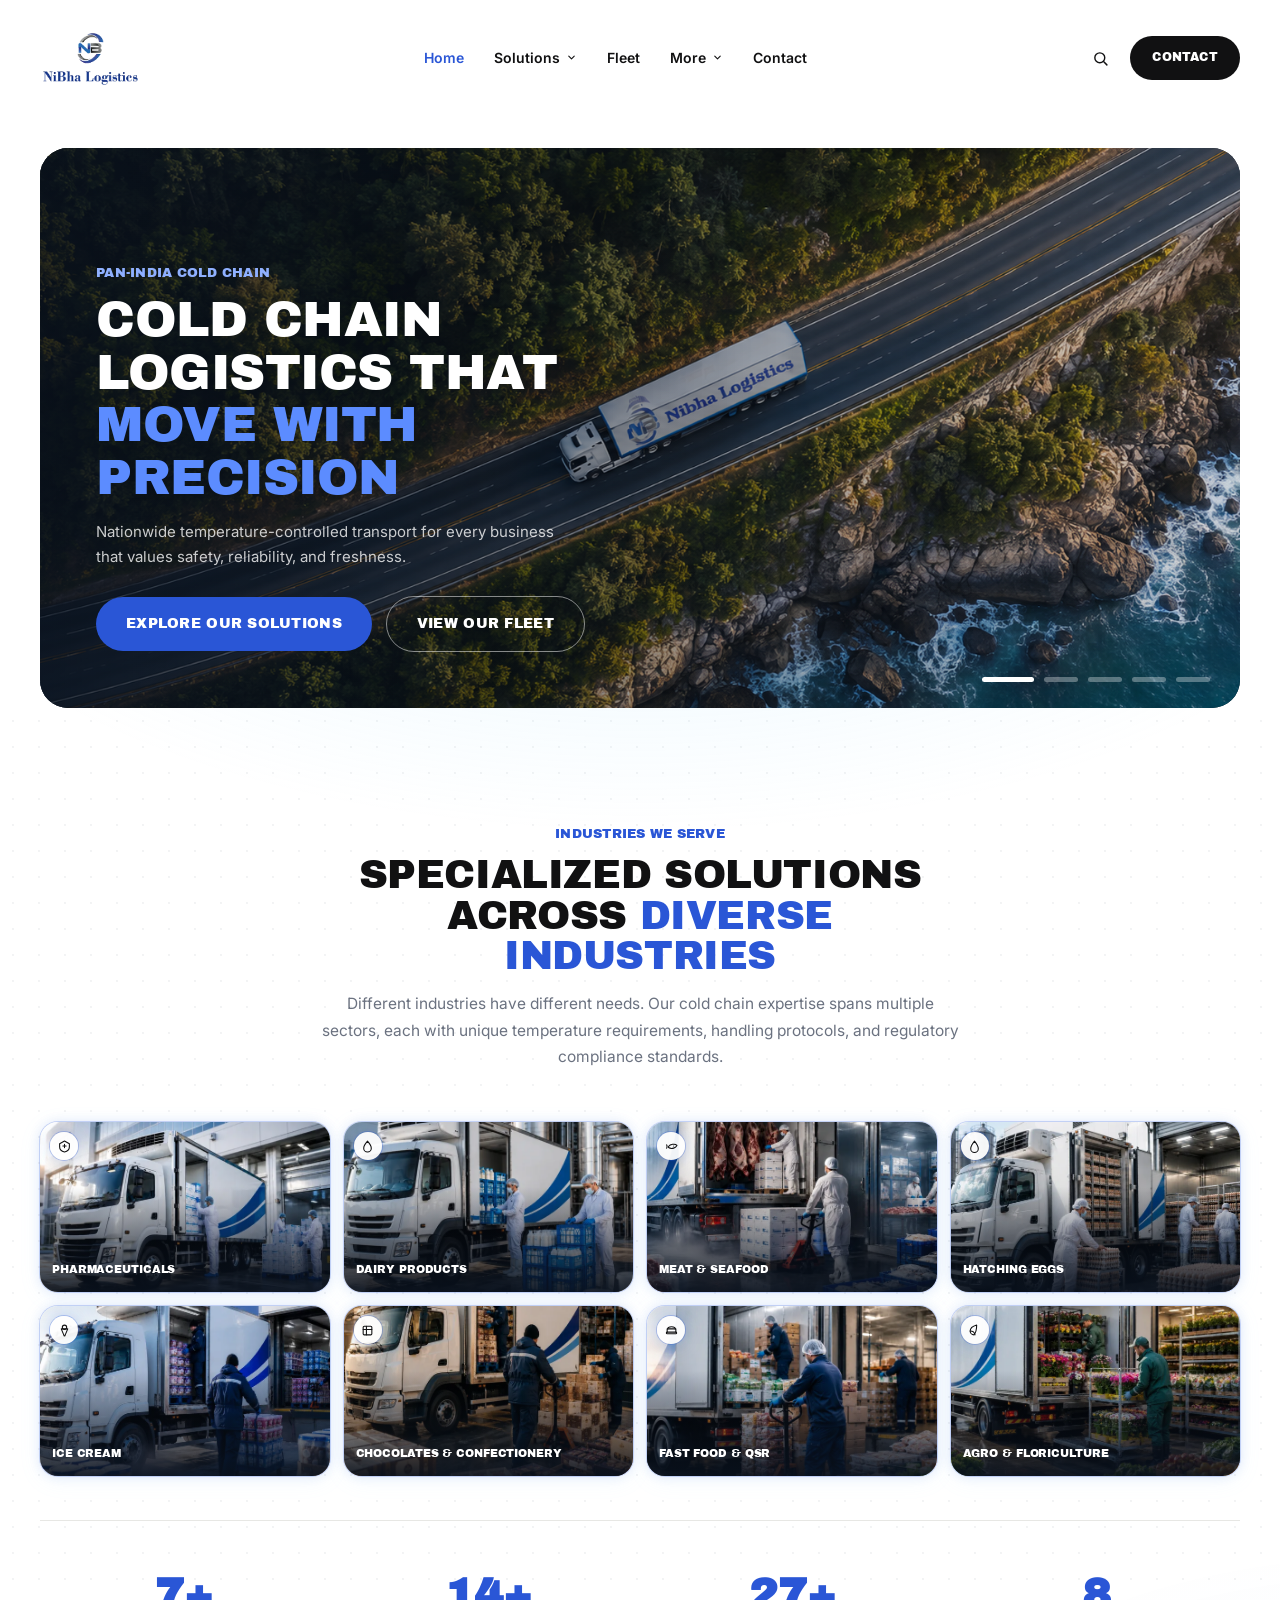
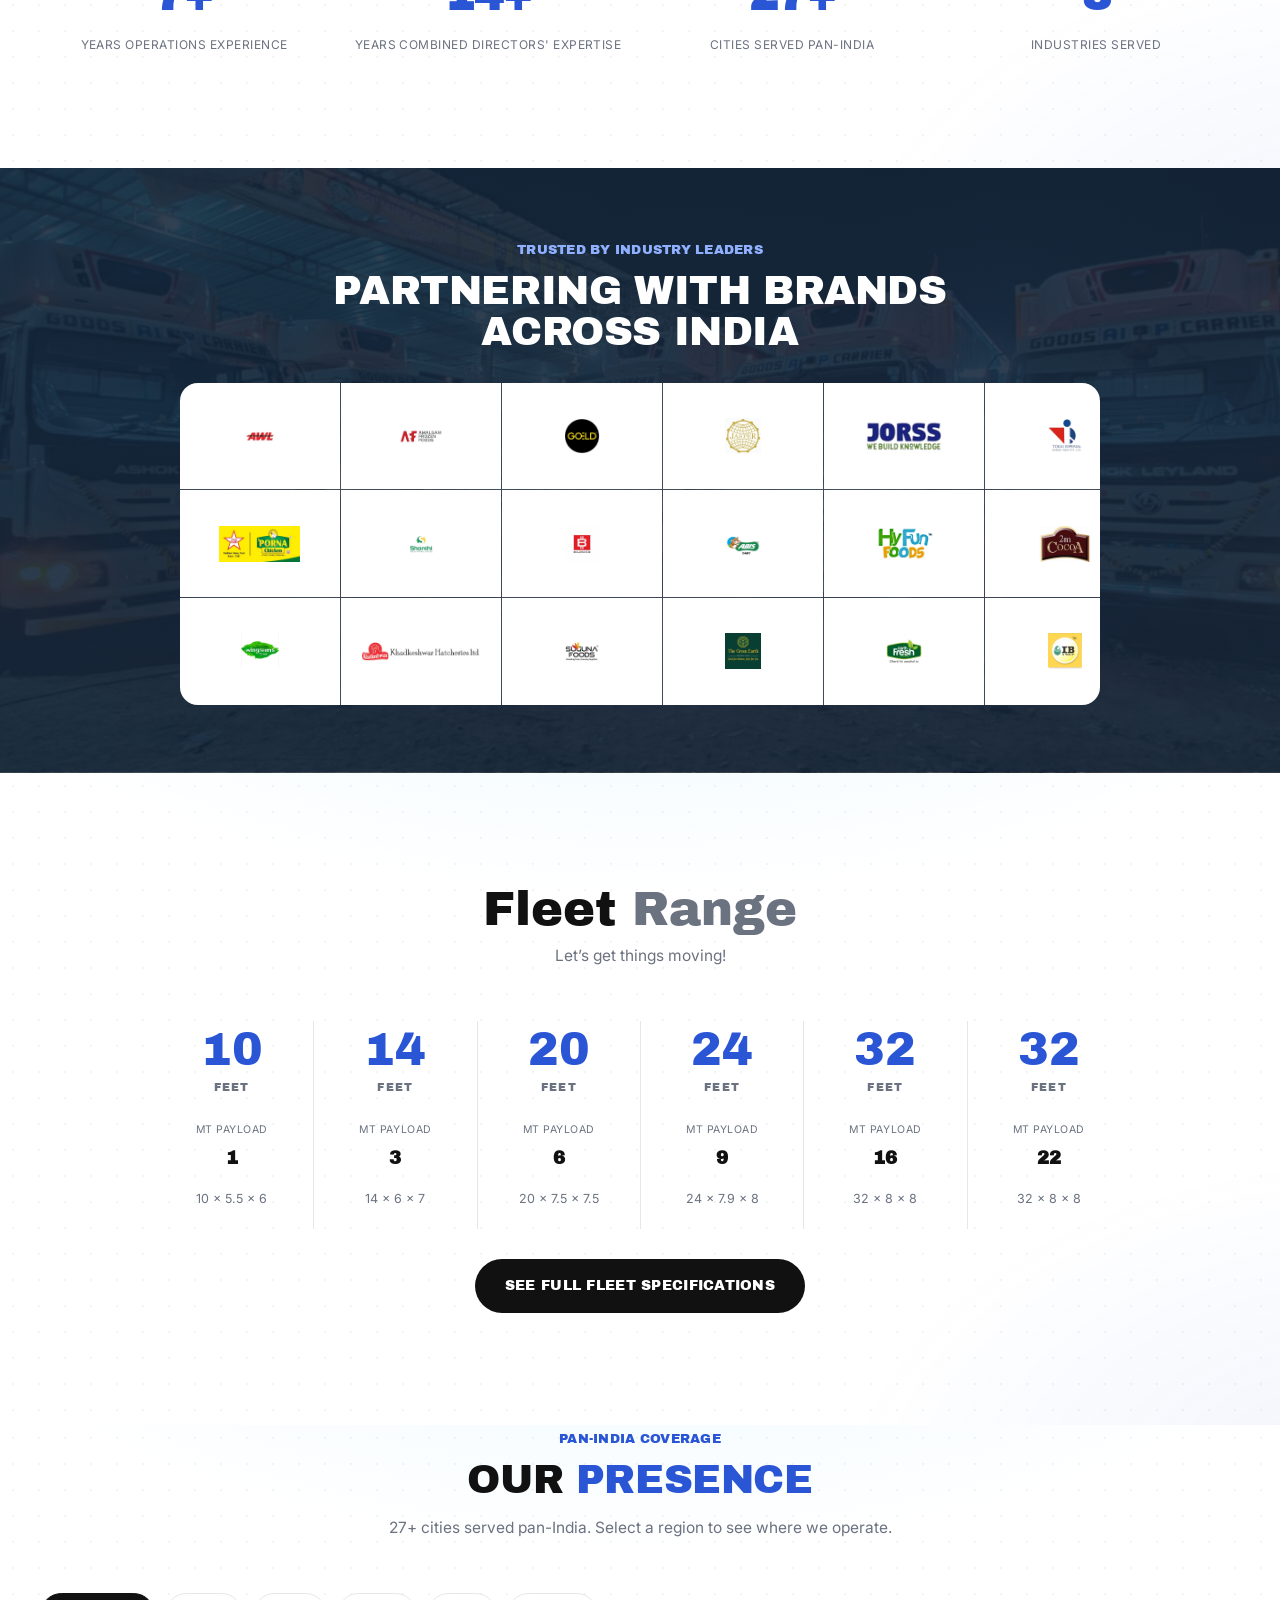
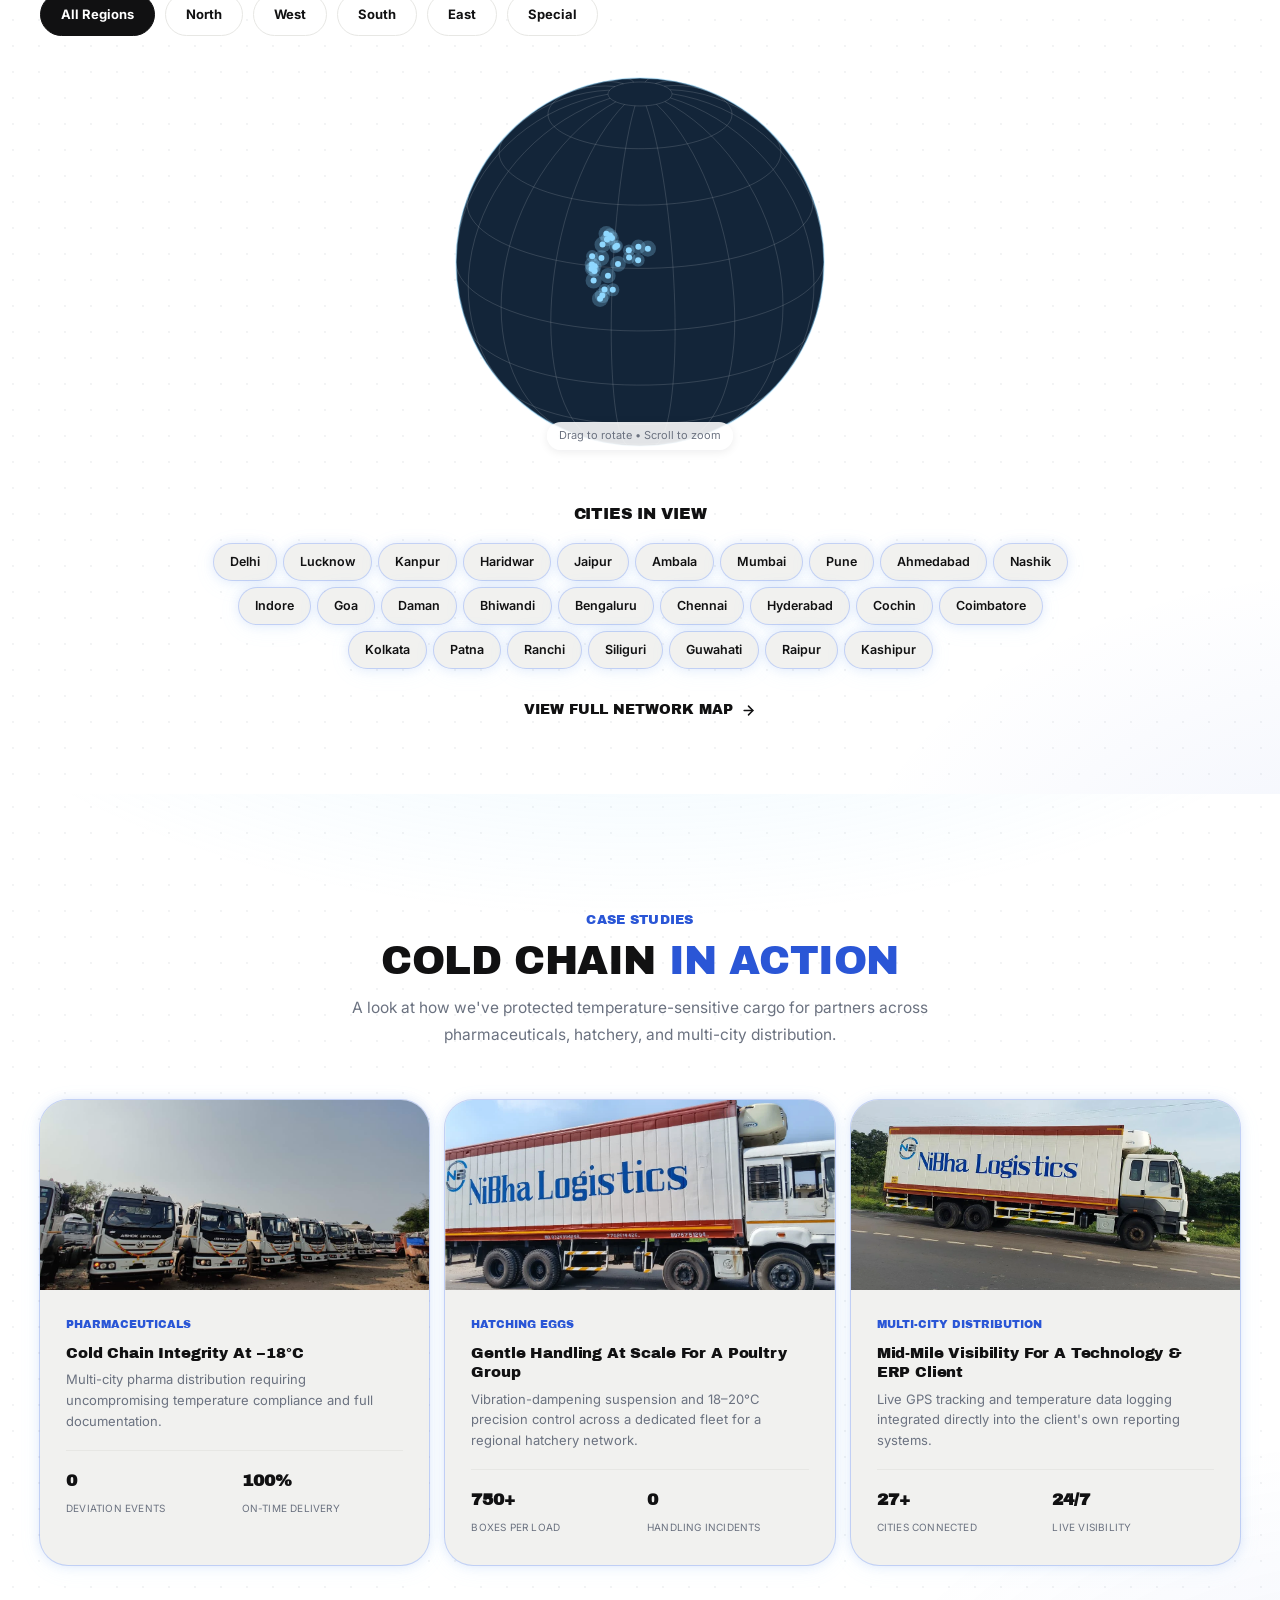
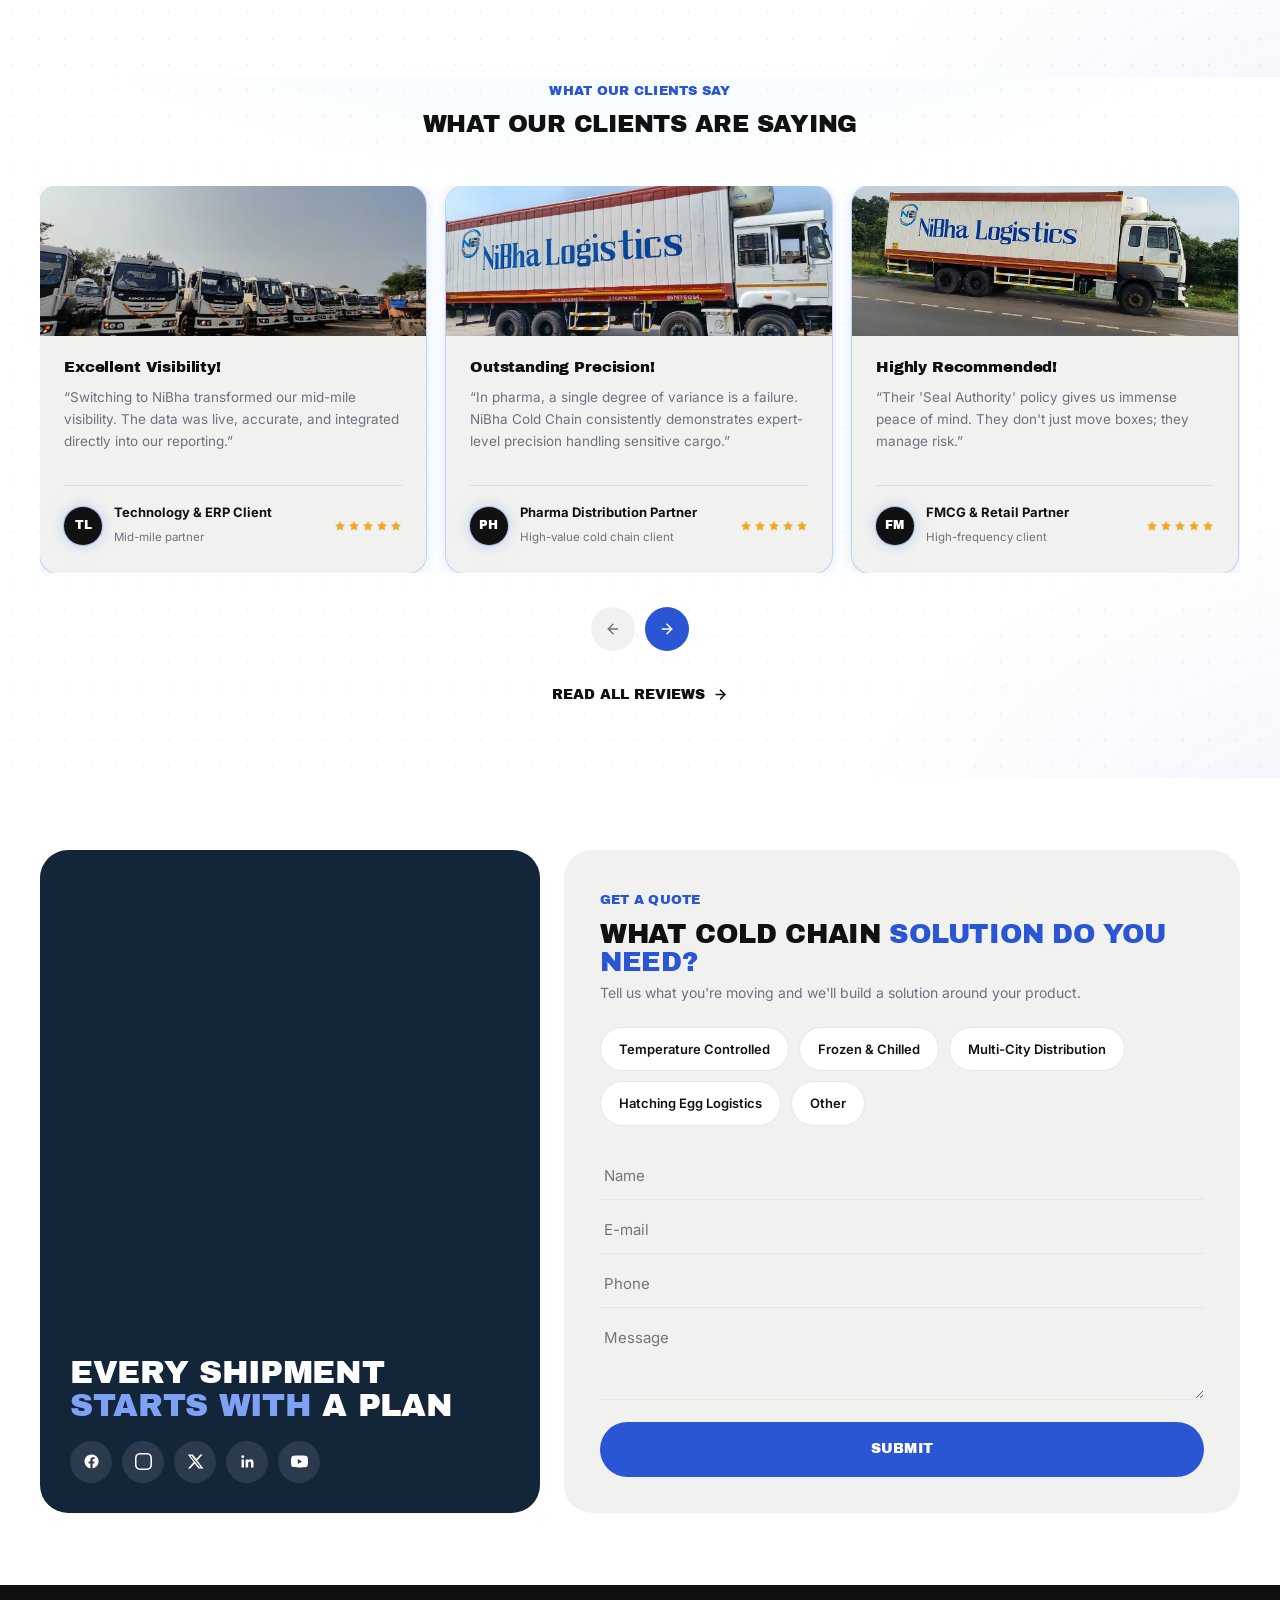
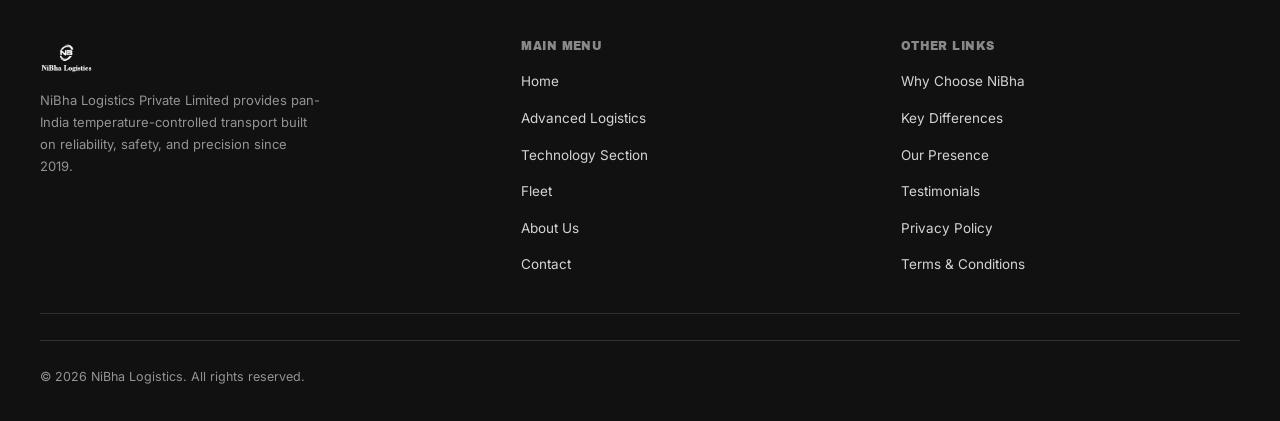
==== commit e7549572: "Move hero CTA buttons off the image card on mobile Buttons no longer overlay the hero photo below 60" ====
--- a/index.html
+++ b/index.html
@@ -119,6 +119,10 @@
       <button class="hero-dot" aria-label="Slide 5"></button>
     </div>
   </div>
+  <div class="hero-mobile-cta cta-pair">
+    <a href="advanced-logistics.html" class="btn btn-accent">Explore Our Solutions</a>
+    <a href="fleet.html" class="btn btn-ghost">View Our Fleet</a>
+  </div>
 </section>
 
 <!-- ============================================================ INDUSTRIES WE SERVE (filmstrip) ============================================================ -->
--- a/assets/css/style.css
+++ b/assets/css/style.css
@@ -165,16 +165,16 @@
   .hero-slider{min-height:400px}
   .slide-content{padding:24px 20px 58px}
 }
+.hero-mobile-cta{display:none}
 @media (max-width:600px){
   .hero-slider{min-height:300px}
-  .hero-slider-nav{bottom:14px;right:14px}
-  .hero-dot{width:18px;height:4px}
-  .slide-content{padding:18px 16px 46px}
-  .slide-content .eyebrow{font-size:10px}
-  .slide-content h2{font-size:19px;margin-bottom:8px}
-  .slide-content p{font-size:11px;margin-bottom:14px;line-height:1.5}
-  .cta-pair{gap:8px}
-  .cta-pair .btn{font-size:9px;padding:11px 14px;gap:0}
+  .hero-slider-nav{bottom:16px;right:16px}
+  .hero-dot{width:22px}
+  .slide-content{display:none}
+  .hero-mobile-cta{display:flex;flex-direction:column;align-items:stretch;gap:12px;padding:20px 20px 0}
+  .hero-mobile-cta .btn{width:100%;font-size:13px;padding:15px 20px}
+  .hero-mobile-cta .btn-ghost{color:var(--ink);border-color:var(--line)}
+  .hero-mobile-cta .btn-ghost:hover{background:var(--panel-light)}
 }
 
 /* ================= generic ================= */
@@ -614,13 +614,13 @@
 .industry-tile p{color:rgba(255,255,255,.8);font-size:10.5px;line-height:1.5;max-height:0;opacity:0;overflow:hidden;transition:max-height .3s ease,opacity .3s ease}
 .industry-tile:hover p{max-height:90px;opacity:1}
 @media (max-width:600px){
-  .industries-strip{gap:8px}
-  .industry-tile{height:118px;border-radius:12px}
-  .industry-tile .tile-icon{width:22px;height:22px;top:6px;left:6px}
-  .industry-tile .tile-icon svg{width:10px;height:10px}
-  .industry-tile .tile-content{padding:7px}
-  .industry-tile h3{font-size:9px;line-height:1.25;margin-bottom:0}
-  .industry-tile:hover p,.industry-tile p{display:none}
+  .industries-strip{grid-template-columns:repeat(2,1fr);gap:14px}
+  .industry-tile{height:190px;border-radius:var(--radius-md)}
+  .industry-tile .tile-icon{width:34px;height:34px;top:14px;left:14px}
+  .industry-tile .tile-icon svg{width:15px;height:15px}
+  .industry-tile .tile-content{padding:16px}
+  .industry-tile h3{font-size:13px;margin-bottom:6px}
+  .industry-tile p{font-size:11.5px;max-height:80px;opacity:1}
 }
 .industries-scroll-hint{font-size:12px;color:var(--muted);display:flex;align-items:center;justify-content:center;gap:8px;margin-top:-6px;margin-bottom:22px}
 .industries-scroll-hint svg{width:14px;height:14px}
@@ -793,7 +793,7 @@
 .logo-cloud{max-width:920px;margin:0 auto;display:grid;grid-template-columns:repeat(6,1fr);gap:1px;background:rgba(255,255,255,.14);border-radius:var(--radius-md);overflow:hidden}
 .logo-cloud-tile{background:#fff;display:flex;align-items:center;justify-content:center;padding:26px 20px;aspect-ratio:3/2}
 .logo-cloud-tile img{max-height:36px;max-width:120px;width:auto;height:auto;object-fit:contain}
-@media (max-width:600px){.logo-cloud-tile{padding:8px 6px;aspect-ratio:1/1}.logo-cloud-tile img{max-height:16px;max-width:90%}}
+@media (max-width:600px){.logo-cloud{grid-template-columns:repeat(3,1fr)}.logo-cloud-tile{padding:18px 14px;aspect-ratio:1/1}.logo-cloud-tile img{max-height:26px;max-width:85%}}
 
 /* ================= TESTIMONIALS GRID (dedicated page) ================= */
 .testimonials-page-grid{display:grid;grid-template-columns:repeat(3,1fr);gap:20px}
